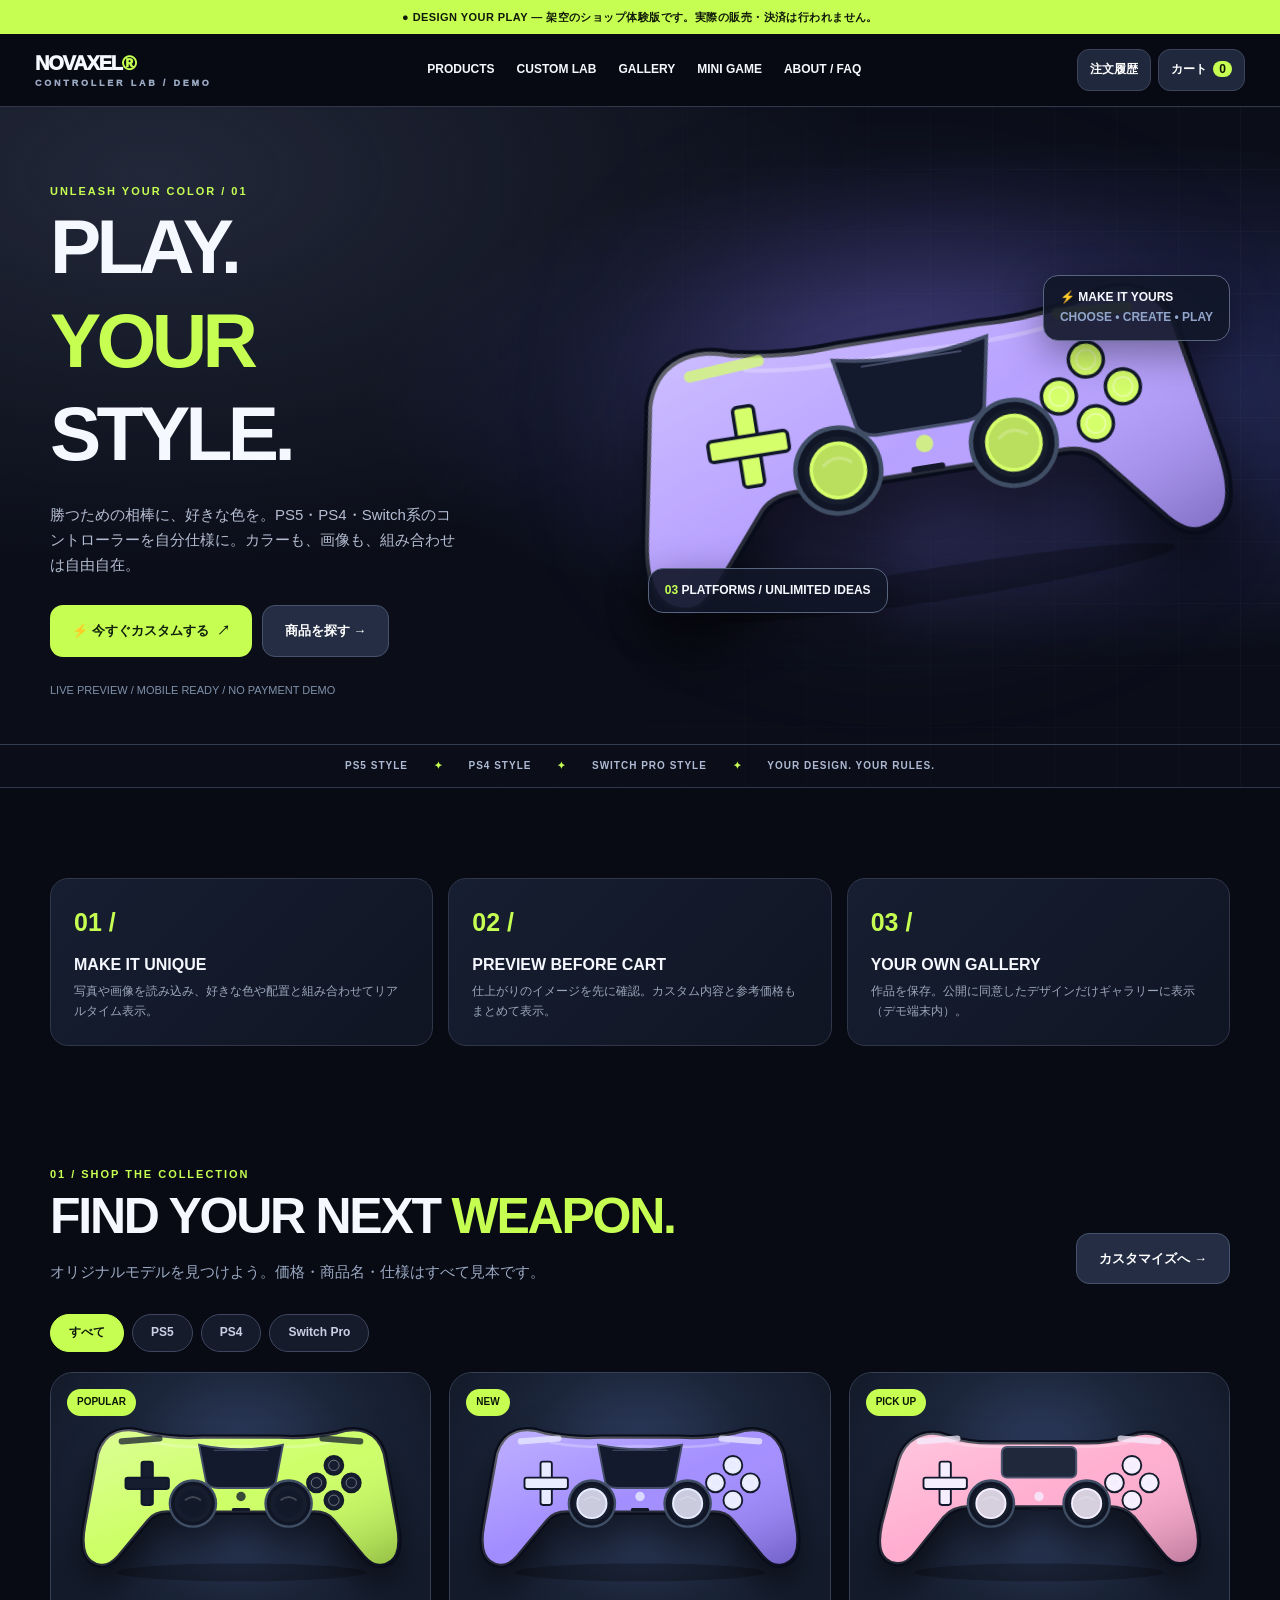
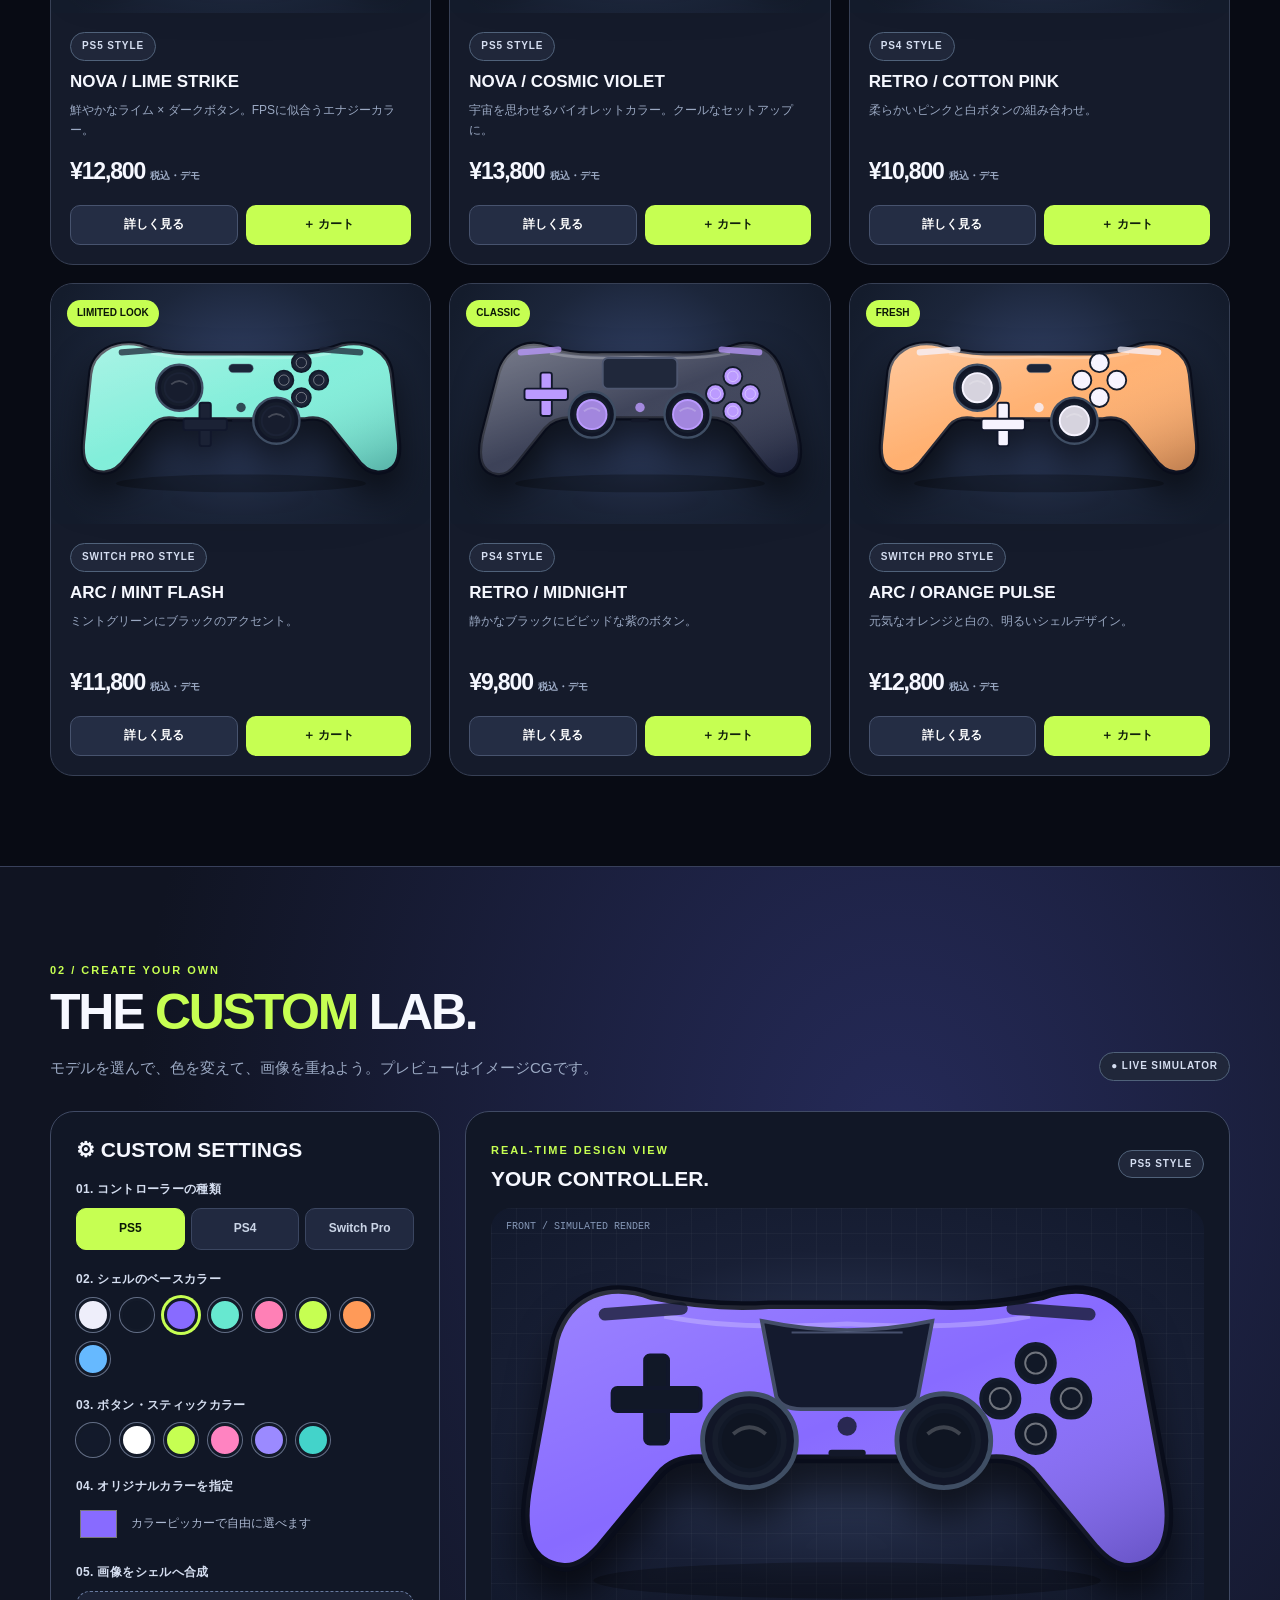
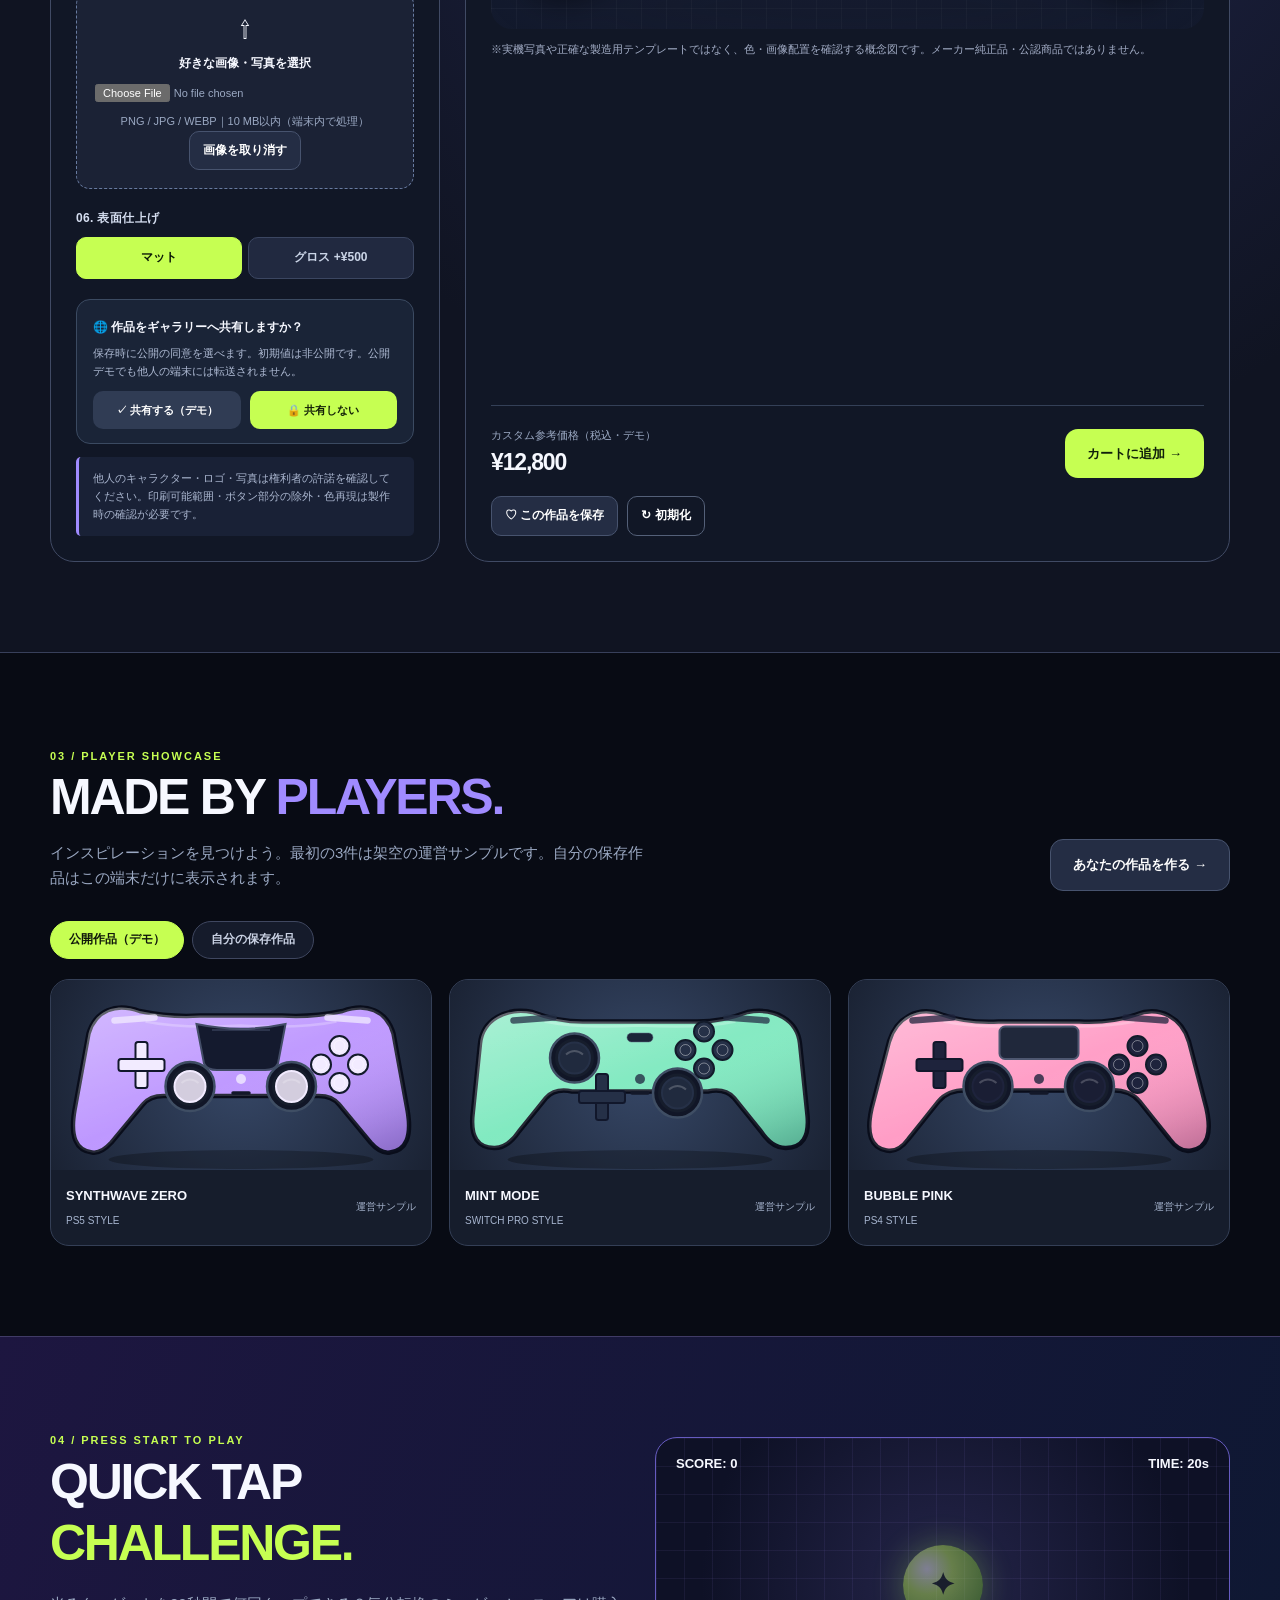
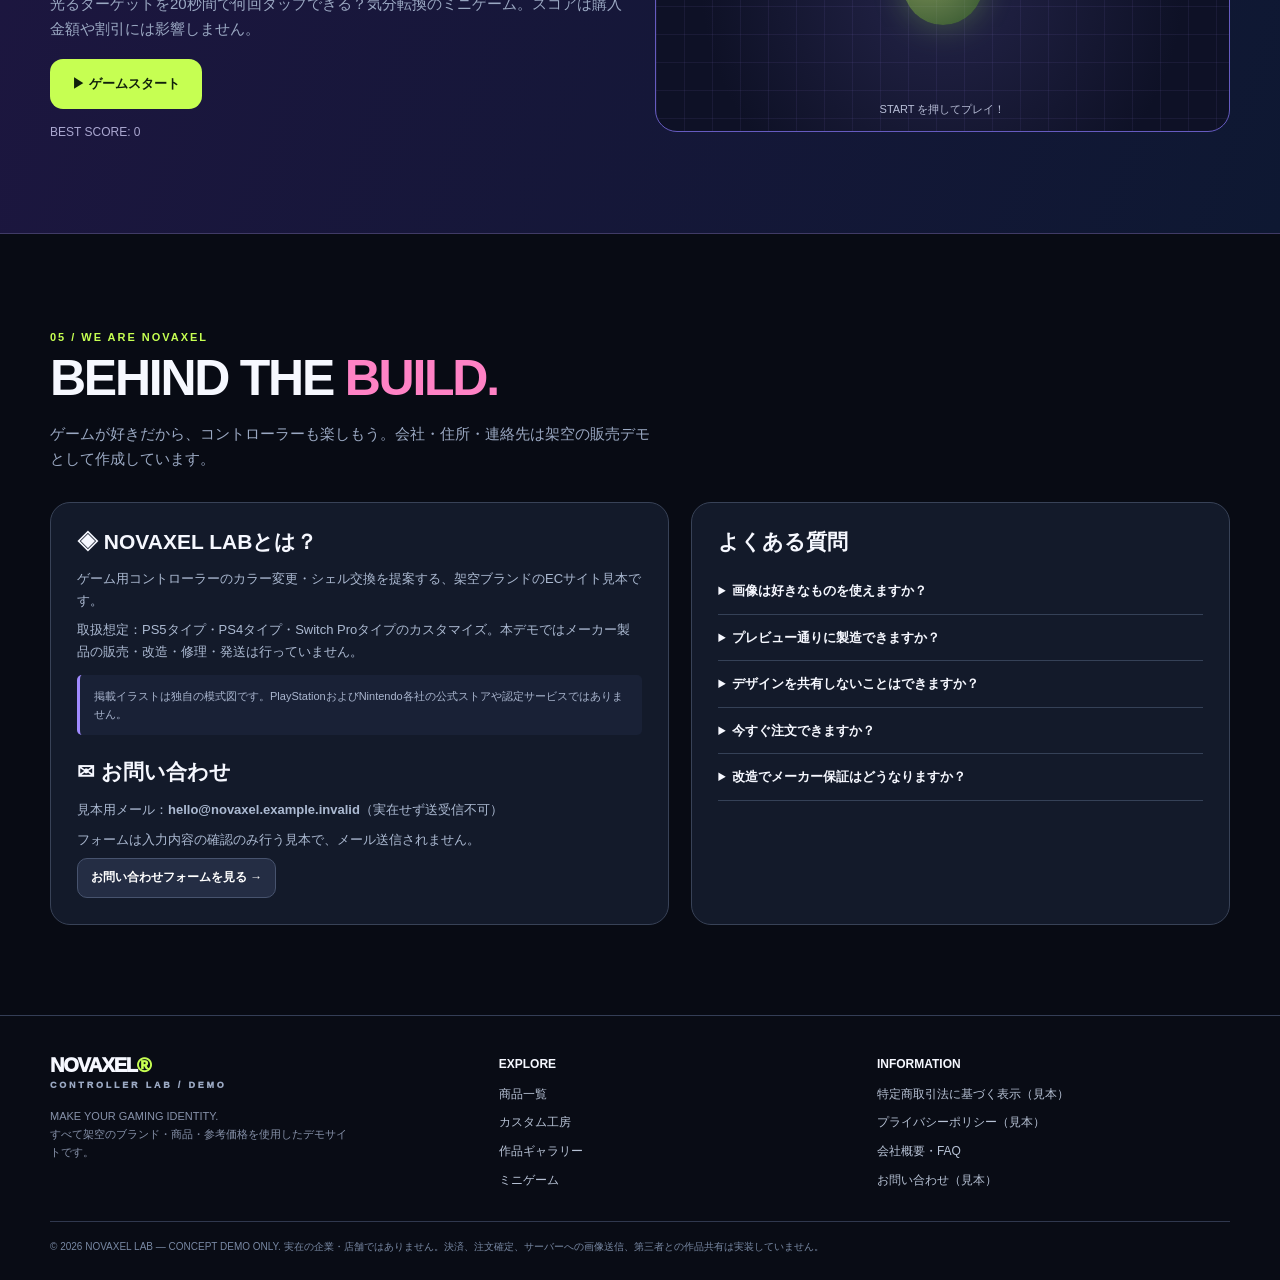
==== controller-lab/index.html @ b83cb83a "Add NOVAXEL custom game controller shop interactive demo" ====
<!doctype html>
<html lang="ja">
<head>
<meta charset="utf-8">
<meta name="viewport" content="width=device-width,initial-scale=1,viewport-fit=cover">
<meta name="description" content="NOVAXEL LAB｜カスタムゲームコントローラーの架空デモショップ。配色や画像をシミュレーションできます。販売・決済は行いません。">
<meta name="theme-color" content="#0a0d18">
<meta name="robots" content="noindex,nofollow">
<title>NOVAXEL LAB | 自分だけのコントローラーをつくろう</title>
<style>
:root{color-scheme:dark;--bg:#080b14;--panel:#111727;--panel2:#171e31;--line:#30374a;--muted:#9ba9c3;--white:#f6f8ff;--lime:#c6ff52;--purple:#a08bff;--pink:#ff82c5;--r:20px}
*{box-sizing:border-box}html{scroll-behavior:smooth}body{margin:0;background:var(--bg);color:var(--white);font:15px/1.65 -apple-system,BlinkMacSystemFont,"Hiragino Kaku Gothic ProN","Yu Gothic",Meiryo,sans-serif}button,input,select,textarea{font:inherit}button{cursor:pointer}button:disabled{opacity:.42;cursor:not-allowed}button,a,input,select,textarea{outline-offset:4px}button:focus-visible,a:focus-visible,input:focus-visible,select:focus-visible,textarea:focus-visible{outline:3px solid var(--lime)}a{color:inherit;text-decoration:none}h1,h2,h3,p{margin:0}h1,h2,h3{line-height:1.22}h1{font-size:clamp(42px,6vw,88px);letter-spacing:-.06em}h2{font-size:clamp(29px,4vw,50px);letter-spacing:-.045em}h3{font-size:21px}small{font-size:12px}button{border:none}.wrap{width:min(1180px,calc(100% - 36px));margin:auto}.announcement{background:#c6ff52;color:#101809;font-size:11px;text-align:center;font-weight:850;padding:8px 14px;letter-spacing:.04em}.nav{position:sticky;top:0;z-index:90;background:rgba(8,11,20,.95);backdrop-filter:blur(20px);border-bottom:1px solid #303749}.navin{max-width:1250px;margin:auto;display:flex;align-items:center;justify-content:space-between;gap:18px;padding:15px 20px}.logo{font-size:20px;line-height:1;font-weight:950;letter-spacing:-.06em;white-space:nowrap}.logo span{color:var(--lime)}.logo small{display:block;font-size:9px;letter-spacing:.31em;margin-top:6px;color:var(--muted)}.links{display:flex;gap:22px;align-items:center;font-size:12px;font-weight:800}.links a:hover{color:var(--lime)}.navright{display:flex;align-items:center;gap:7px}.navbtn{background:#20283d;color:white;border:1px solid #3c455b;border-radius:12px;padding:10px 12px;font-size:12px;font-weight:800}.navbtn:hover{border-color:var(--lime)}.count{background:var(--lime);color:#0c1305;padding:1px 6px;border-radius:99px;margin-left:3px}.mobileMenu{display:none}.menuDrop{display:none;position:absolute;background:#131a2c;border:1px solid #424c65;right:15px;top:66px;min-width:210px;padding:10px;border-radius:14px;box-shadow:0 15px 40px #0009}.menuDrop.open{display:grid;gap:4px}.menuDrop a{padding:10px;border-radius:8px}.menuDrop a:hover{background:#28324a}
.btn{display:inline-flex;gap:8px;align-items:center;justify-content:center;border-radius:13px;padding:14px 22px;font-size:13px;font-weight:900;transition:transform .2s,background .2s}.btn:hover{transform:translateY(-2px)}.btn-primary{background:var(--lime);color:#10200b}.btn-secondary{background:#242d44;color:#fff;border:1px solid #47536e}.btn-ghost{background:transparent;color:white;border:1px solid #546078}.btn-sm{padding:9px 13px;border-radius:10px;font-size:12px}.eyebrow{font-weight:900;letter-spacing:.18em;text-transform:uppercase;color:var(--lime);font-size:11px}.sub{color:var(--muted);max-width:600px}.hero{position:relative;overflow:hidden;border-bottom:1px solid var(--line);background:radial-gradient(ellipse at 86% 43%,#242a58 0,transparent 47%),radial-gradient(ellipse at 12% 10%,#222839 0,transparent 45%),#0b0e19}.hero:after{content:"";position:absolute;inset:0;pointer-events:none;background-image:linear-gradient(#ffffff06 1px,transparent 1px),linear-gradient(90deg,#ffffff06 1px,transparent 1px);background-size:62px 62px;mask-image:linear-gradient(90deg,transparent 15%,#000 100%)}.heroInner{position:relative;z-index:1;min-height:560px;padding:75px 0 45px;display:grid;grid-template-columns:1fr 1.1fr;align-items:center;gap:10px}.hero h1 em{font-style:normal;color:var(--lime)}.hero p{max-width:410px;color:#b4bdd1;margin:22px 0 28px}.heroBtns{display:flex;gap:10px;flex-wrap:wrap}.heroArt{min-width:0;position:relative}.heroArt svg{filter:drop-shadow(0 44px 34px #0009);transform:rotate(-9deg)}.heroArt:before{content:"";position:absolute;width:70%;height:70%;border-radius:50%;background:#9a82ff55;filter:blur(90px);left:12%;top:7%}.orbitTag{position:absolute;z-index:2;background:#111728e8;border:1px solid #596580;padding:12px 16px;border-radius:15px;box-shadow:0 12px 40px #0006;font-weight:850;font-size:12px}.orbitTag.one{right:0;top:8%}.orbitTag.two{left:5%;bottom:6%}.orbitTag b{color:var(--lime)}.marquee{border-top:1px solid #343c53;padding:13px 0;color:#aebad3;letter-spacing:.1em;font-weight:900;font-size:10px;text-align:center}.marquee b{color:var(--lime);margin:0 22px}.section{padding:90px 0}.sectionHead{display:flex;justify-content:space-between;align-items:end;gap:18px;margin-bottom:30px}.sectionHead p{margin-top:13px}.pill{display:inline-block;border:1px solid #50627a;background:#20273a;color:#d5def1;padding:5px 11px;border-radius:99px;font-size:10px;font-weight:900;letter-spacing:.09em}.features{display:grid;grid-template-columns:repeat(3,1fr);gap:15px}.feature{border:1px solid var(--line);background:linear-gradient(135deg,#161e31,#101523);padding:23px;border-radius:18px}.feature strong{font-size:25px;color:var(--lime)}.feature h3{font-size:16px;margin:11px 0 8px}.feature p{color:#9ba7bb;font-size:12px}.filters{display:flex;gap:8px;flex-wrap:wrap;margin-bottom:20px}.chip{background:#151b2b;border:1px solid #3f4760;border-radius:999px;color:#c9d1e3;padding:8px 18px;font-weight:850;font-size:12px}.chip.active{background:var(--lime);color:#10180b;border-color:var(--lime)}.products{display:grid;grid-template-columns:repeat(3,1fr);gap:18px}.product{border:1px solid #374055;border-radius:23px;overflow:hidden;background:#151b2b}.productVisual{height:240px;display:grid;place-items:center;background:radial-gradient(circle at 50% 47%,#35456d,#1c263b 53%,#141c2c 90%);position:relative;padding:12px}.productVisual svg{width:100%;max-width:330px;filter:drop-shadow(0 20px 18px #0009)}.tag{position:absolute;left:16px;top:16px;border-radius:99px;background:var(--lime);color:#0c1707;font-size:10px;font-weight:900;padding:5px 10px}.productInfo{padding:19px}.productInfo h3{font-size:17px}.productInfo p{font-size:12px;color:var(--muted);margin:9px 0 12px;min-height:40px}.price{font-size:23px;font-weight:900;letter-spacing:-.05em}.price small{font-size:10px;color:var(--muted);letter-spacing:0}.prodActions{display:flex;gap:8px;margin-top:14px}.prodActions button{flex:1}.builderSection{background:radial-gradient(ellipse at 70% 20%,#252a58,transparent 60%),#101422;border-top:1px solid #38405b;border-bottom:1px solid #38405b}.builder{display:grid;grid-template-columns:390px 1fr;gap:25px;align-items:stretch}.builderControls,.previewBox{background:#111726;border:1px solid #404a64;border-radius:24px;padding:25px}.builderControls h3{margin-bottom:18px}.formline{margin-bottom:20px}.formline label,.label{display:block;font-size:12px;font-weight:900;letter-spacing:.03em;color:#d5def0;margin-bottom:8px}.seg{display:flex;gap:6px}.seg button{flex:1;padding:10px 7px;border-radius:10px;border:1px solid #3b4661;background:#212940;color:#cbd5e7;font-weight:850;font-size:12px}.seg button.active{background:var(--lime);color:#0b1906;border-color:var(--lime)}.swatches{display:flex;gap:10px;flex-wrap:wrap}.swatch{width:34px;height:34px;border-radius:50%;border:3px solid #131a29;box-shadow:0 0 0 1px #636e86;position:relative}.swatch.active{box-shadow:0 0 0 3px var(--lime)}.colorrow{display:flex;gap:10px;align-items:center}.colorrow input{background:transparent;width:45px;height:38px;border:0}.colorrow span{font-size:12px;color:#adb9d2}.dropzone{padding:18px;border:1px dashed #687ba0;border-radius:14px;text-align:center;background:#1b2235}.dropzone input{width:100%;font-size:11px;color:var(--muted);margin:10px auto}.dropzone p{font-size:11px;color:var(--muted)}.rangeLine{display:grid;grid-template-columns:65px 1fr 45px;align-items:center;gap:10px;font-size:11px;color:#b0bdd6;margin-top:9px}.rangeLine input{accent-color:var(--lime);width:100%}.previewBox{display:flex;flex-direction:column;justify-content:space-between;overflow:hidden}.previewTop{display:flex;justify-content:space-between;gap:8px;align-items:center}.previewCanvas{display:grid;place-items:center;min-height:345px;background:radial-gradient(ellipse at 50% 50%,#354263,#181f35 57%,#12192c 100%);border-radius:21px;margin-top:16px;position:relative;overflow:hidden}.previewCanvas:before{content:"";position:absolute;inset:0;background-image:linear-gradient(#ffffff08 1px,transparent 1px),linear-gradient(90deg,#ffffff08 1px,transparent 1px);background-size:25px 25px}.previewCanvas svg{width:min(94%,740px);height:auto;position:relative;filter:drop-shadow(0 27px 18px #0009)}.previewCanvas .corner{position:absolute;left:15px;top:13px;z-index:1;color:#8597b6;font:10px monospace}.priceBox{display:flex;justify-content:space-between;align-items:center;gap:14px;border-top:1px solid #344057;padding-top:20px;margin-top:14px}.previewFoot{font-size:11px;color:#a2acc5;margin-top:11px}.sharing{padding:14px 16px;border-radius:14px;border:1px solid #3b4a61;background:#1a2437;margin-top:18px}.sharing strong{font-size:12px}.sharing p{font-size:11px;color:#aebad3;margin:5px 0 11px}.shareBtns{display:grid;grid-template-columns:1fr 1fr;gap:9px}.shareBtns button{padding:10px 5px;border-radius:10px;font-size:11px;font-weight:900;background:#303c54;color:white}.shareBtns button.selected{background:var(--lime);color:#132008}.note{background:#192136;border-left:3px solid var(--purple);padding:12px 14px;font-size:11px;color:#aab6cf;border-radius:5px;margin-top:13px}.gallery{display:grid;grid-template-columns:repeat(3,1fr);gap:17px}.galleryCard{background:#161d2c;border:1px solid #343f56;border-radius:19px;overflow:hidden}.galleryVisual{height:190px;display:grid;place-items:center;background:radial-gradient(circle at center,#364766,#1a2233);padding:15px}.galleryVisual svg{width:100%}.galleryMeta{padding:13px 15px;display:flex;justify-content:space-between;align-items:center;gap:5px}.galleryMeta strong{font-size:13px}.galleryMeta span{font-size:10px;color:#a7b5cf}.gameSection{background:linear-gradient(110deg,#1d1640,#0e1832);border-top:1px solid #403b66;border-bottom:1px solid #403b66}.gameGrid{display:grid;grid-template-columns:1fr 1fr;gap:30px;align-items:center}.gameBoard{position:relative;height:295px;border-radius:22px;border:1px solid #665bc0;background:radial-gradient(circle,#242449,#0e1126 75%);overflow:hidden}.gameBoard:before{content:"";position:absolute;inset:0;background-image:linear-gradient(#ac90ff13 1px,transparent 1px),linear-gradient(90deg,#ac90ff13 1px,transparent 1px);background-size:28px 28px}.target{position:absolute;left:50%;top:50%;transform:translate(-50%,-50%);height:80px;width:80px;border-radius:50%;background:radial-gradient(circle at 30% 30%,#fff,#c6ff52 32%,#4a9c17);color:#0c1908;font-size:30px;font-weight:900;box-shadow:0 0 33px #b6ff56a0;z-index:2}.gameScore{position:absolute;left:20px;top:15px;font-size:13px;font-weight:900;z-index:3}.gameClock{position:absolute;right:20px;top:15px;font-size:13px;font-weight:900;z-index:3}.gameMsg{position:absolute;bottom:13px;width:100%;text-align:center;color:#b8bed7;font-size:11px}.aboutGrid{display:grid;grid-template-columns:1.15fr 1fr;gap:22px}.infoCard{border:1px solid #384257;border-radius:20px;background:#131a2a;padding:26px}.infoCard h3{margin-bottom:14px}.infoCard p{color:#acbad2;margin:8px 0;font-size:13px}.infoCard a{color:var(--lime);text-decoration:underline}.faqItem{border-bottom:1px solid #354157;padding:12px 0}.faqItem summary{cursor:pointer;font-weight:850;font-size:13px}.faqItem p{margin:9px 0 0;font-size:12px;color:#b1bdd4}footer{border-top:1px solid #343e56;padding:39px 0 25px;background:#090c15}.footGrid{display:grid;grid-template-columns:1.2fr 1fr 1fr;gap:25px}footer a{color:#b8c3d6;display:block;margin-top:9px;font-size:12px}footer a:hover{color:var(--lime)}footer h4{margin:0 0 10px;font-size:12px}footer p{color:#8792aa;font-size:11px}.footBottom{border-top:1px solid #30384e;margin-top:30px;padding-top:17px;color:#7888a3;font-size:10px}.overlay{display:none;position:fixed;inset:0;z-index:130;background:#020308b8;backdrop-filter:blur(5px);align-items:center;justify-content:center;padding:20px}.overlay.open{display:flex}.modal{background:#151d2f;border:1px solid #495672;border-radius:23px;width:min(760px,100%);max-height:90vh;overflow-y:auto;padding:25px;box-shadow:0 28px 90px #000c}.modalHeader{display:flex;justify-content:space-between;gap:10px;align-items:center;margin-bottom:17px}.modalHeader h3{font-size:22px}.close{background:#2d3850;color:white;border-radius:10px;padding:7px 12px;font-size:17px}.modal p{color:#b8c5dd;margin:9px 0;font-size:13px}.cartItem{display:grid;grid-template-columns:100px 1fr auto;gap:10px;align-items:center;padding:13px 0;border-bottom:1px solid #3a4760}.cartItem svg{width:100%}.cartItem h4{margin:0;font-size:12px}.qty{display:flex;gap:8px;align-items:center;margin-top:7px}.qty button{border:1px solid #596884;background:#253046;color:white;border-radius:7px;padding:3px 9px}.sumline{display:flex;justify-content:space-between;border-bottom:1px solid #344057;padding:10px 0;font-size:13px}.sumline.total{font-size:19px;font-weight:900;border:0;color:var(--lime)}.formGrid{display:grid;grid-template-columns:1fr 1fr;gap:13px}.field label{display:block;color:#b7c4dd;font-size:11px;margin-bottom:5px}.field input,.field textarea,.field select{width:100%;border:1px solid #4b5b79;background:#0d1423;color:white;border-radius:9px;padding:10px}.field textarea{min-height:85px;resize:vertical}.wide{grid-column:1/-1}.muted{color:#9ba9c3}.empty{text-align:center;border:1px dashed #405270;border-radius:15px;padding:35px 16px;color:#a5b3cc}.toast{position:fixed;z-index:180;left:50%;bottom:30px;transform:translateX(-50%) translateY(110px);opacity:0;background:var(--lime);color:#0c1707;border-radius:14px;padding:13px 21px;font-size:12px;font-weight:900;box-shadow:0 12px 40px #000a;transition:.25s;max-width:92%;text-align:center;pointer-events:none}.toast.show{transform:translateX(-50%) translateY(0);opacity:1}.sr{position:absolute;width:1px;height:1px;clip:rect(0,0,0,0);overflow:hidden}.hidden{display:none!important}
@media(max-width:980px){.links{display:none}.mobileMenu{display:block}.heroInner{min-height:480px}.builder{grid-template-columns:340px 1fr}.builderControls,.previewBox{padding:18px}.productVisual{height:200px}}
@media(max-width:720px){h1{font-size:clamp(42px,12vw,65px)}.heroInner{grid-template-columns:1fr;padding:48px 0 28px}.heroArt svg{width:100%;max-height:300px}.heroArt{margin-top:10px}.orbitTag{font-size:10px;padding:7px 10px}.section{padding:62px 0}.sectionHead{display:block}.sectionHead .btn{margin-top:15px}.features{grid-template-columns:1fr}.products,.gallery{grid-template-columns:repeat(2,1fr);gap:10px}.productVisual{height:170px}.productInfo{padding:13px}.productInfo h3{font-size:14px}.productInfo p{font-size:11px;min-height:58px}.prodActions{flex-direction:column}.price{font-size:19px}.builder,.gameGrid,.aboutGrid,.footGrid{grid-template-columns:1fr}.previewBox{order:-1}.previewCanvas{min-height:215px}.navin{padding:12px 17px}.logo{font-size:16px}.navbtn{padding:9px}.cartItem{grid-template-columns:76px 1fr auto}.modal{padding:17px}.formGrid{grid-template-columns:1fr}.wide{grid-column:auto}}
@media(max-width:410px){.products,.gallery{grid-template-columns:1fr}.productVisual{height:230px}.productInfo p{min-height:0}.navright .navbtn:first-child{display:none}}
@media(prefers-reduced-motion:reduce){*,*:before,*:after{scroll-behavior:auto!important;transition:none!important;animation:none!important}}
</style>
</head>
<body>
<div class="announcement">● DESIGN YOUR PLAY — 架空のショップ体験版です。実際の販売・決済は行われません。</div>
<header class="nav"><div class="navin"><a class="logo" href="#top">NOVAXEL<span>®</span><small>CONTROLLER LAB / DEMO</small></a><nav class="links" aria-label="メインナビ"><a href="#shop">PRODUCTS</a><a href="#custom">CUSTOM LAB</a><a href="#gallery">GALLERY</a><a href="#game">MINI GAME</a><a href="#about">ABOUT / FAQ</a></nav><div class="navright"><button class="navbtn" onclick="openHistory()">注文履歴</button><button class="navbtn" onclick="openCart()">カート <span class="count" id="cartCount">0</span></button><button class="navbtn mobileMenu" onclick="document.getElementById('mobileLinks').classList.toggle('open')" aria-label="メニューを開く">☰</button></div></div><div class="menuDrop" id="mobileLinks"><a href="#shop" onclick="closeMenu()">商品一覧</a><a href="#custom" onclick="closeMenu()">カスタム工房</a><a href="#gallery" onclick="closeMenu()">ギャラリー</a><a href="#game" onclick="closeMenu()">ミニゲーム</a><a href="#about" onclick="closeMenu()">運営情報・FAQ</a></div></header>
<main id="top">
<section class="hero"><div class="wrap heroInner"><div><div class="eyebrow">UNLEASH YOUR COLOR / 01</div><h1>PLAY.<br><em>YOUR</em><br>STYLE.</h1><p>勝つための相棒に、好きな色を。PS5・PS4・Switch系のコントローラーを自分仕様に。カラーも、画像も、組み合わせは自由自在。</p><div class="heroBtns"><a class="btn btn-primary" href="#custom">⚡ 今すぐカスタムする <span>↗</span></a><a class="btn btn-secondary" href="#shop">商品を探す →</a></div><div style="margin-top:24px;color:#7f91aa;font-size:11px">LIVE PREVIEW  /  MOBILE READY  /  NO PAYMENT DEMO</div></div><div class="heroArt"><div id="heroSvg" aria-label="オリジナルのゲームコントローラーイラスト"></div><div class="orbitTag one"><b>⚡</b> MAKE IT YOURS<br><small style="color:#91a5cb">CHOOSE • CREATE • PLAY</small></div><div class="orbitTag two"><b>03</b> PLATFORMS / UNLIMITED IDEAS</div></div></div><div class="marquee">PS5 STYLE <b>✦</b> PS4 STYLE <b>✦</b> SWITCH PRO STYLE <b>✦</b> YOUR DESIGN. YOUR RULES.</div></section>
<section class="section"><div class="wrap"><div class="features"><div class="feature"><strong>01 /</strong><h3>MAKE IT UNIQUE</h3><p>写真や画像を読み込み、好きな色や配置と組み合わせてリアルタイム表示。</p></div><div class="feature"><strong>02 /</strong><h3>PREVIEW BEFORE CART</h3><p>仕上がりのイメージを先に確認。カスタム内容と参考価格もまとめて表示。</p></div><div class="feature"><strong>03 /</strong><h3>YOUR OWN GALLERY</h3><p>作品を保存。公開に同意したデザインだけギャラリーに表示（デモ端末内）。</p></div></div></div></section>
<section class="section" id="shop" style="padding-top:25px"><div class="wrap"><div class="sectionHead"><div><span class="eyebrow">01 / SHOP THE COLLECTION</span><h2>FIND YOUR NEXT <span style="color:var(--lime)">WEAPON.</span></h2><p class="sub">オリジナルモデルを見つけよう。価格・商品名・仕様はすべて見本です。</p></div><a class="btn btn-secondary" href="#custom">カスタマイズへ →</a></div><div class="filters" id="filters"><button class="chip active" data-filter="all">すべて</button><button class="chip" data-filter="ps5">PS5</button><button class="chip" data-filter="ps4">PS4</button><button class="chip" data-filter="switch">Switch Pro</button></div><div class="products" id="products"></div></div></section>
<section class="section builderSection" id="custom"><div class="wrap"><div class="sectionHead"><div><span class="eyebrow">02 / CREATE YOUR OWN</span><h2>THE <span style="color:var(--lime)">CUSTOM</span> LAB.</h2><p class="sub">モデルを選んで、色を変えて、画像を重ねよう。プレビューはイメージCGです。</p></div><span class="pill">● LIVE SIMULATOR</span></div><div class="builder"><div class="builderControls"><h3>⚙ CUSTOM SETTINGS</h3><div class="formline"><span class="label">01. コントローラーの種類</span><div class="seg" id="platformSeg"><button class="active" data-platform="ps5">PS5</button><button data-platform="ps4">PS4</button><button data-platform="switch">Switch Pro</button></div></div><div class="formline"><span class="label">02. シェルのベースカラー</span><div class="swatches" id="shellSwatches"></div></div><div class="formline"><span class="label">03. ボタン・スティックカラー</span><div class="swatches" id="buttonSwatches"></div></div><div class="formline"><span class="label">04. オリジナルカラーを指定</span><div class="colorrow"><input id="customColor" type="color" value="#886bff" aria-label="シェルの色を自由に指定"><span>カラーピッカーで自由に選べます</span></div></div><div class="formline"><span class="label">05. 画像をシェルへ合成</span><div class="dropzone"><div style="font-size:24px">⇧</div><strong style="font-size:12px">好きな画像・写真を選択</strong><input id="imageInput" type="file" accept="image/png,image/jpeg,image/webp" aria-label="カスタムシェル用画像を選ぶ"><p>PNG / JPG / WEBP｜10 MB以内（端末内で処理）</p><button class="btn btn-secondary btn-sm" id="clearImage" type="button">画像を取り消す</button></div><div id="imageTools" class="hidden"><div class="rangeLine"><label for="scaleInput">拡大率</label><input id="scaleInput" type="range" min="70" max="220" value="115"><output id="scaleOut">115%</output></div><div class="rangeLine"><label for="xInput">左右位置</label><input id="xInput" type="range" min="-200" max="200" value="0"><output id="xOut">0</output></div><div class="rangeLine"><label for="yInput">上下位置</label><input id="yInput" type="range" min="-130" max="130" value="0"><output id="yOut">0</output></div></div></div><div class="formline"><span class="label">06. 表面仕上げ</span><div class="seg" id="finishSeg"><button data-finish="matte" class="active">マット</button><button data-finish="gloss">グロス +¥500</button></div></div><div class="sharing"><strong>🌐 作品をギャラリーへ共有しますか？</strong><p>保存時に公開の同意を選べます。初期値は非公開です。公開デモでも他人の端末には転送されません。</p><div class="shareBtns" id="shareSeg"><button data-share="public">✓ 共有する（デモ）</button><button data-share="private" class="selected">🔒 共有しない</button></div></div><div class="note">他人のキャラクター・ロゴ・写真は権利者の許諾を確認してください。印刷可能範囲・ボタン部分の除外・色再現は製作時の確認が必要です。</div></div><div class="previewBox"><div><div class="previewTop"><div><span class="eyebrow">REAL-TIME DESIGN VIEW</span><h3 style="margin-top:5px">YOUR CONTROLLER.</h3></div><span class="pill" id="platformLabel">PS5 STYLE</span></div><div class="previewCanvas"><div class="corner">FRONT / SIMULATED RENDER</div><div id="mainPreview" style="width:100%;display:grid;place-items:center"></div></div><p class="previewFoot">※実機写真や正確な製造用テンプレートではなく、色・画像配置を確認する概念図です。メーカー純正品・公認商品ではありません。</p></div><div><div class="priceBox"><div><div class="muted" style="font-size:11px">カスタム参考価格（税込・デモ）</div><div class="price" id="buildPrice">¥12,800</div></div><button id="builderCart" class="btn btn-primary">カートに追加 →</button></div><div style="display:flex;gap:9px;flex-wrap:wrap;margin-top:14px"><button class="btn btn-secondary btn-sm" onclick="saveDesign()">♡ この作品を保存</button><button class="btn btn-ghost btn-sm" onclick="resetDesign()">↻ 初期化</button></div></div></div></div></div></section>
<section class="section" id="gallery"><div class="wrap"><div class="sectionHead"><div><span class="eyebrow">03 / PLAYER SHOWCASE</span><h2>MADE BY <span style="color:var(--purple)">PLAYERS.</span></h2><p class="sub">インスピレーションを見つけよう。最初の3件は架空の運営サンプルです。自分の保存作品はこの端末だけに表示されます。</p></div><a href="#custom" class="btn btn-secondary">あなたの作品を作る →</a></div><div class="filters" id="galleryFilters"><button class="chip active" data-gallery="public">公開作品（デモ）</button><button class="chip" data-gallery="own">自分の保存作品</button></div><div class="gallery" id="galleryGrid"></div></div></section>
<section class="section gameSection" id="game"><div class="wrap gameGrid"><div><span class="eyebrow">04 / PRESS START TO PLAY</span><h2>QUICK TAP<br><span style="color:var(--lime)">CHALLENGE.</span></h2><p class="sub" style="margin:18px 0">光るターゲットを20秒間で何回タップできる？気分転換のミニゲーム。スコアは購入金額や割引には影響しません。</p><button class="btn btn-primary" onclick="startGame()" id="startGame">▶ ゲームスタート</button><div style="font-size:12px;color:#aaa7d0;margin-top:14px" id="bestScore">BEST SCORE: 0</div></div><div class="gameBoard" id="gameBoard"><div class="gameScore">SCORE: <span id="score">0</span></div><div class="gameClock">TIME: <span id="seconds">20</span>s</div><button class="target" id="target" disabled onclick="tapTarget()" aria-label="光るターゲットをタップ">✦</button><div class="gameMsg" id="gameMsg">START を押してプレイ！</div></div></div></section>
<section class="section" id="about"><div class="wrap"><div class="sectionHead"><div><span class="eyebrow">05 / WE ARE NOVAXEL</span><h2>BEHIND THE <span style="color:var(--pink)">BUILD.</span></h2><p class="sub">ゲームが好きだから、コントローラーも楽しもう。会社・住所・連絡先は架空の販売デモとして作成しています。</p></div></div><div class="aboutGrid"><div class="infoCard"><h3>◈ NOVAXEL LABとは？</h3><p>ゲーム用コントローラーのカラー変更・シェル交換を提案する、架空ブランドのECサイト見本です。</p><p>取扱想定：PS5タイプ・PS4タイプ・Switch Proタイプのカスタマイズ。本デモではメーカー製品の販売・改造・修理・発送は行っていません。</p><div class="note">掲載イラストは独自の模式図です。PlayStationおよびNintendo各社の公式ストアや認定サービスではありません。</div><h3 style="margin-top:24px">✉ お問い合わせ</h3><p>見本用メール：<strong>hello@novaxel.example.invalid</strong>（実在せず送受信不可）</p><p>フォームは入力内容の確認のみ行う見本で、メール送信されません。</p><button class="btn btn-secondary btn-sm" onclick="openContact()">お問い合わせフォームを見る →</button></div><div class="infoCard"><h3>よくある質問</h3><div class="faqItem"><details><summary>画像は好きなものを使えますか？</summary><p>自分で権利を保有する画像、または権利者から利用許諾を得た画像を想定しています。第三者のゲームキャラやロゴの無断販売・公開には注意が必要です。</p></details></div><div class="faqItem"><details><summary>プレビュー通りに製造できますか？</summary><p>現段階では概念図です。実物に製造する際には、対応コントローラーの型式ごとに実測して印刷範囲と位置合わせが必要です。</p></details></div><div class="faqItem"><details><summary>デザインを共有しないことはできますか？</summary><p>はい。初期設定は非公開。公開を選んだものだけ、このブラウザのデモギャラリーへ表示されます。サーバー上への投稿は行いません。</p></details></div><div class="faqItem"><details><summary>今すぐ注文できますか？</summary><p>いいえ。カート・購入確認・履歴は操作を試すための見本で、決済や注文の送信は行いません。</p></details></div><div class="faqItem"><details><summary>改造でメーカー保証はどうなりますか？</summary><p>分解・改造を行った製品は、メーカーによって修理・保証の対象外となる場合があります。実販売前に各社の最新規定をご確認ください。</p></details></div></div></div></div></section>
</main>
<footer><div class="wrap"><div class="footGrid"><div><div class="logo">NOVAXEL<span>®</span><small>CONTROLLER LAB / DEMO</small></div><p style="margin-top:17px;max-width:300px">MAKE YOUR GAMING IDENTITY.<br>すべて架空のブランド・商品・参考価格を使用したデモサイトです。</p></div><div><h4>EXPLORE</h4><a href="#shop">商品一覧</a><a href="#custom">カスタム工房</a><a href="#gallery">作品ギャラリー</a><a href="#game">ミニゲーム</a></div><div><h4>INFORMATION</h4><a href="#" onclick="openLegal();return false">特定商取引法に基づく表示（見本）</a><a href="#" onclick="openPrivacy();return false">プライバシーポリシー（見本）</a><a href="#about">会社概要・FAQ</a><a href="#" onclick="openContact();return false">お問い合わせ（見本）</a></div></div><div class="footBottom">© 2026 NOVAXEL LAB — CONCEPT DEMO ONLY.  実在の企業・店舗ではありません。決済、注文確定、サーバーへの画像送信、第三者との作品共有は実装していません。</div></div></footer>
<div class="overlay" id="overlay" role="dialog" aria-modal="true" aria-labelledby="modalTitle"><div class="modal" id="modal"><div class="modalHeader"><h3 id="modalTitle">情報</h3><button class="close" aria-label="閉じる" onclick="hideModal()">×</button></div><div id="modalBody"></div></div></div><div class="toast" id="toast" role="status" aria-live="polite"></div>
<script>
"use strict";
var keyPrefix="novaxel_v1_";
var shells=["#eeeefa","#111827","#886bff","#67e8d0","#ff80b6","#c6ff52","#ff9a58","#66b9ff"];
var buttons=["#131a2b","#ffffff","#c6ff52","#ff83c1","#9b8aff","#43d3ca"];
var productList=[
{id:"p1",platform:"ps5",name:"NOVA / LIME STRIKE",info:"鮮やかなライム × ダークボタン。FPSに似合うエナジーカラー。",shell:"#c6ff52",btn:"#151d2e",price:12800,tag:"POPULAR"},
{id:"p2",platform:"ps5",name:"NOVA / COSMIC VIOLET",info:"宇宙を思わせるバイオレットカラー。クールなセットアップに。",shell:"#967eff",btn:"#e9ebff",price:13800,tag:"NEW"},
{id:"p3",platform:"ps4",name:"RETRO / COTTON PINK",info:"柔らかいピンクと白ボタンの組み合わせ。",shell:"#ffa3c9",btn:"#f5eeff",price:10800,tag:"PICK UP"},
{id:"p4",platform:"switch",name:"ARC / MINT FLASH",info:"ミントグリーンにブラックのアクセント。",shell:"#72ecd5",btn:"#1b2235",price:11800,tag:"LIMITED LOOK"},
{id:"p5",platform:"ps4",name:"RETRO / MIDNIGHT",info:"静かなブラックにビビッドな紫のボタン。",shell:"#242a43",btn:"#bb9aff",price:9800,tag:"CLASSIC"},
{id:"p6",platform:"switch",name:"ARC / ORANGE PULSE",info:"元気なオレンジと白の、明るいシェルデザイン。",shell:"#ffa65e",btn:"#f6f3ff",price:12800,tag:"FRESH"}
];
var state={platform:"ps5",shell:"#886bff",btn:"#111827",finish:"matte",art:null,scale:115,x:0,y:0,share:"private"};
var cart=load("cart",[]),saved=load("saved",[]),orders=load("orders",[]),galleryFilter="public";
function load(k,fallback){try{var v=JSON.parse(localStorage.getItem(keyPrefix+k));return v===null?fallback:v}catch(e){return fallback}}
function store(k,v){try{localStorage.setItem(keyPrefix+k,JSON.stringify(v))}catch(e){toast("保存容量が不足しています。画像サイズを小さくしてください。")}}
function yen(v){return "¥"+Number(v).toLocaleString("ja-JP")}
function escapeHtml(s){return String(s).replace(/[&<>"']/g,function(c){return {"&":"&amp;","<":"&lt;",">":"&gt;","\"":"&quot;","'":"&#39;"}[c]})}
function simpleColor(s){return /^#[0-9a-fA-F]{6}$/.test(s)?s:"#886bff"}
function titlePlatform(p){return p==="ps5"?"PS5 STYLE":p==="ps4"?"PS4 STYLE":"SWITCH PRO STYLE"}
function controllerSvg(p,sc,bc,art,scale,x,y,finish){
p=["ps5","ps4","switch"].includes(p)?p:"ps5";sc=simpleColor(sc);bc=simpleColor(bc);
var shape=p==="ps5"?"M147 92 C100 75 59 90 45 137 L17 290 Q3 369 52 375 Q70 378 91 355 L154 279 Q169 260 201 262 L500 262 Q531 260 546 279 L609 355 Q629 378 648 375 Q697 369 683 290 L655 137 C641 90 600 75 553 92 Q490 105 432 101 L268 101 Q210 105 147 92 Z":p==="ps4"?"M156 99 C108 80 64 106 50 153 L15 287 Q-2 363 45 371 Q68 376 89 348 L149 273 Q170 248 211 251 L489 251 Q530 248 551 273 L611 348 Q632 376 655 371 Q702 363 685 287 L650 153 C636 106 592 80 544 99 Q496 116 431 113 L269 113 Q204 116 156 99 Z":"M135 94 C80 84 35 110 30 157 L15 301 Q9 365 58 366 Q85 367 108 333 L162 266 Q180 246 214 253 L486 253 Q520 246 538 266 L592 333 Q615 367 642 366 Q691 365 685 301 L670 157 C665 110 620 84 565 94 Q510 115 455 113 L245 113 Q190 115 135 94 Z";
var id="c"+Math.random().toString(36).slice(2,10);
var artMarkup="";
if(art&&art.length<800000){var width=460*scale/100,height=300*scale/100,left=350-width/2+Number(x),top=207-height/2+Number(y);artMarkup='<image href="'+art+'" x="'+left+'" y="'+top+'" width="'+width+'" height="'+height+'" preserveAspectRatio="xMidYMid slice" clip-path="url(#'+id+'clip)" opacity=".95"/>'}
var stick1x=p==="switch"?219:248,stick1y=p==="switch"?186:243,stick2x=p==="switch"?425:451,stick2y=p==="switch"?256:243;
var dpadx=p==="switch"?274:151,dpady=p==="switch"?264:200,actx=p==="switch"?478:547,acty=p==="switch"?170:199;
var out='<svg viewBox="0 0 700 440" role="img" aria-label="'+titlePlatform(p)+' カスタムプレビュー" xmlns="http://www.w3.org/2000/svg"><defs><linearGradient id="'+id+'g" x1="0" y1="0" x2="1" y2="1"><stop stop-color="#fff" stop-opacity=".31"/><stop offset=".48" stop-color="#fff" stop-opacity="0"/><stop offset="1" stop-color="#080d24" stop-opacity=".5"/></linearGradient><linearGradient id="'+id+'shine" x1="0" y1="0" x2=".8" y2="1"><stop stop-color="#fff" stop-opacity=".45"/><stop offset="1" stop-color="#fff" stop-opacity="0"/></linearGradient><clipPath id="'+id+'clip"><path d="'+shape+'"/></clipPath></defs>';
out+='<ellipse cx="350" cy="389" rx="265" ry="19" fill="#000" opacity=".28"/><path d="'+shape+'" fill="'+sc+'" stroke="#090d1b" stroke-width="9" stroke-linejoin="round"/>'+artMarkup+'<path d="'+shape+'" fill="url(#'+id+'g)" opacity=".55"/>';
if(finish==="gloss")out+='<path d="'+shape+'" fill="url(#'+id+'shine)" opacity=".60"/>';
out+='<path d="M159 113 Q230 128 350 121 Q472 128 541 113" stroke="#ffffff" stroke-opacity=".24" stroke-width="5" fill="none"/>';
if(p==="ps5")out+='<path d="M261 118 Q350 137 439 118 L424 197 Q418 210 398 210 H302 Q282 210 276 197 Z" fill="#141a2e" stroke="#434d67" stroke-width="4"/><path d="M292 130 H408" stroke="#929fcb" stroke-width="2" opacity=".4"/>';
else if(p==="ps4")out+='<rect x="271" y="123" width="158" height="65" rx="11" fill="#20283b" stroke="#4e5770" stroke-width="4"/>';
else out+='<rect x="324" y="136" width="52" height="18" rx="9" fill="#1b2539" stroke="#5c6b81"/>';
function joystick(cx,cy){return '<circle cx="'+cx+'" cy="'+cy+'" r="49" fill="#111627" stroke="#3f4e64" stroke-width="5"/><circle cx="'+cx+'" cy="'+cy+'" r="36" fill="'+bc+'" stroke="#161d2c" stroke-width="6"/><circle cx="'+cx+'" cy="'+cy+'" r="29" fill="#000" opacity=".13"/><path d="M'+(cx-17)+' '+(cy-7)+' Q'+cx+' '+(cy-21)+' '+(cx+17)+' '+(cy-7)+'" stroke="#fff" opacity=".20" stroke-width="4" fill="none"/>'}
out+=joystick(stick1x,stick1y)+joystick(stick2x,stick2y);
out+='<g fill="'+bc+'" stroke="#11172b" stroke-width="4"><rect x="'+(dpadx-12)+'" y="'+(dpady-46)+'" width="24" height="92" rx="5"/><rect x="'+(dpadx-46)+'" y="'+(dpady-12)+'" width="92" height="24" rx="5"/></g>';
var positions=[[actx,acty-37],[actx+37,acty],[actx,acty+37],[actx-37,acty]];
positions.forEach(function(pos,i){out+='<circle cx="'+pos[0]+'" cy="'+pos[1]+'" r="20" fill="'+bc+'" stroke="#131b2b" stroke-width="4"/><circle cx="'+pos[0]+'" cy="'+pos[1]+'" r="11" fill="none" stroke="#fff" stroke-opacity=".4" stroke-width="2"/>'});
out+='<circle cx="350" cy="228" r="10" fill="'+bc+'" opacity=".8"/><path d="M334 256 H366" stroke="#131829" stroke-width="7" stroke-linecap="round"/>';
out+='<path d="M97 111 L177 105 M523 105 L603 111" stroke="'+bc+'" stroke-width="13" stroke-linecap="round" opacity=".75"/></svg>';return out;
}
function toast(t){var el=document.getElementById("toast");el.textContent=t;el.classList.add("show");clearTimeout(window.toastTime);window.toastTime=setTimeout(function(){el.classList.remove("show")},2900)}
function closeMenu(){document.getElementById("mobileLinks").classList.remove("open")}
function buildPrice(){return (state.platform==="ps5"?12800:state.platform==="ps4"?9800:11800)+(state.finish==="gloss"?500:0)+(state.art?1200:0)}
function sync(){document.getElementById("mainPreview").innerHTML=controllerSvg(state.platform,state.shell,state.btn,state.art,state.scale,state.x,state.y,state.finish);document.getElementById("platformLabel").textContent=titlePlatform(state.platform);document.getElementById("buildPrice").textContent=yen(buildPrice());document.getElementById("customColor").value=state.shell;document.querySelectorAll("[data-platform]").forEach(function(x){x.classList.toggle("active",x.dataset.platform===state.platform)});document.querySelectorAll("[data-finish]").forEach(function(x){x.classList.toggle("active",x.dataset.finish===state.finish)});document.querySelectorAll("[data-share]").forEach(function(x){x.classList.toggle("selected",x.dataset.share===state.share)});document.getElementById("imageTools").classList.toggle("hidden",!state.art);drawSwatches("shellSwatches",shells,state.shell,"shell");drawSwatches("buttonSwatches",buttons,state.btn,"btn")}
function drawSwatches(id,items,selected,key){var holder=document.getElementById(id);holder.innerHTML="";items.forEach(function(c){var b=document.createElement("button");b.type="button";b.className="swatch"+(selected===c?" active":"");b.style.background=c;b.title=c;b.setAttribute("aria-label",key+" "+c);b.setAttribute("aria-pressed",selected===c?"true":"false");b.onclick=function(){state[key]=c;sync()};holder.appendChild(b)})}
document.getElementById("platformSeg").onclick=function(e){if(e.target.dataset.platform){state.platform=e.target.dataset.platform;sync()}};
document.getElementById("finishSeg").onclick=function(e){if(e.target.dataset.finish){state.finish=e.target.dataset.finish;sync()}};
document.getElementById("shareSeg").onclick=function(e){if(e.target.dataset.share){state.share=e.target.dataset.share;sync()}};
document.getElementById("customColor").oninput=function(e){state.shell=e.target.value;sync()};
["scale","x","y"].forEach(function(k){document.getElementById(k+"Input").oninput=function(e){state[k]=Number(e.target.value);document.getElementById(k+"Out").textContent=e.target.value+(k==="scale"?"%":"");sync()}});
document.getElementById("imageInput").onchange=function(e){var f=e.target.files&&e.target.files[0];if(!f)return;if(!["image/png","image/jpeg","image/webp"].includes(f.type)||f.size>10000000){toast("PNG / JPG / WEBP、10MB以内の画像を選択してください");e.target.value="";return}var im=new Image;var url=URL.createObjectURL(f);im.onload=function(){var c=document.createElement("canvas"),limit=800,r=Math.min(1,limit/Math.max(im.naturalWidth,im.naturalHeight));c.width=Math.max(1,Math.round(im.naturalWidth*r));c.height=Math.max(1,Math.round(im.naturalHeight*r));c.getContext("2d").drawImage(im,0,0,c.width,c.height);state.art=c.toDataURL("image/jpeg",.75);URL.revokeObjectURL(url);sync();toast("画像をプレビューに反映しました")};im.onerror=function(){URL.revokeObjectURL(url);toast("画像を読み込めませんでした")};im.src=url};
document.getElementById("clearImage").onclick=function(){state.art=null;document.getElementById("imageInput").value="";sync()};
function resetDesign(){state={platform:"ps5",shell:"#886bff",btn:"#111827",finish:"matte",art:null,scale:115,x:0,y:0,share:"private"};document.getElementById("imageInput").value="";["scale","x","y"].forEach(function(k){document.getElementById(k+"Input").value=state[k];document.getElementById(k+"Out").textContent=state[k]+(k==="scale"?"%":"")});sync();toast("デザインを初期化しました")}
function snapshot(){return {platform:state.platform,shell:state.shell,btn:state.btn,art:state.art,scale:state.scale,x:state.x,y:state.y,finish:state.finish,share:state.share}}
function addCart(item){cart.push(item);store("cart",cart);updateCartCount();toast("カートに追加しました")}
function updateCartCount(){document.getElementById("cartCount").textContent=cart.reduce(function(a,b){return a+b.qty},0)}
document.getElementById("builderCart").onclick=function(){addCart({id:Date.now()+"_"+Math.random(),name:"MY CUSTOM / "+titlePlatform(state.platform),price:buildPrice(),qty:1,design:snapshot()})};
function renderProducts(filter){var list=productList.filter(function(p){return filter==="all"||p.platform===filter});document.getElementById("products").innerHTML=list.map(function(p){return '<article class="product"><div class="productVisual"><span class="tag">'+p.tag+'</span>'+controllerSvg(p.platform,p.shell,p.btn,null,115,0,0,"gloss")+'</div><div class="productInfo"><span class="pill">'+titlePlatform(p.platform)+'</span><h3 style="margin-top:11px">'+p.name+'</h3><p>'+p.info+'</p><div class="price">'+yen(p.price)+' <small>税込・デモ</small></div><div class="prodActions"><button class="btn btn-secondary btn-sm" onclick="showProduct(\''+p.id+'\')">詳しく見る</button><button class="btn btn-primary btn-sm" onclick="addProduct(\''+p.id+'\')">＋ カート</button></div></div></article>'}).join("")}
document.getElementById("filters").onclick=function(e){if(!e.target.dataset.filter)return;document.querySelectorAll("[data-filter]").forEach(function(b){b.classList.toggle("active",b===e.target)});renderProducts(e.target.dataset.filter)};
function findProduct(id){return productList.find(function(p){return p.id===id})}
function addProduct(id){var p=findProduct(id);if(!p)return;addCart({id:Date.now()+"_"+Math.random(),name:p.name,price:p.price,qty:1,design:{platform:p.platform,shell:p.shell,btn:p.btn,art:null,scale:115,x:0,y:0,finish:"matte"}})}
function showModal(title,body){document.getElementById("modalTitle").textContent=title;document.getElementById("modalBody").innerHTML=body;document.getElementById("overlay").classList.add("open");document.body.style.overflow="hidden";document.querySelector(".close").focus()}
function hideModal(){document.getElementById("overlay").classList.remove("open");document.body.style.overflow=""}
document.getElementById("overlay").onclick=function(e){if(e.target===this)hideModal()};
document.addEventListener("keydown",function(e){if(e.key==="Escape")hideModal()});
function showProduct(id){var p=findProduct(id);if(!p)return;showModal(p.name,'<div class="productVisual" style="height:260px;border-radius:14px">'+controllerSvg(p.platform,p.shell,p.btn,null,115,0,0,"gloss")+'</div><p>'+p.info+'</p><p>対応イメージ：'+titlePlatform(p.platform)+' / シェル交換モデル（架空の参考仕様）</p><p>状態：デモモデル｜送料例：全国一律 ¥650｜お届け予定：未設定（実販売不可）</p><div class="sumline total"><span>参考価格（税込）</span><span>'+yen(p.price)+'</span></div><button class="btn btn-primary" onclick="addProduct(\''+p.id+'\');hideModal()">カートに追加 →</button> <button class="btn btn-secondary" onclick="state.platform=\''+p.platform+'\';state.shell=\''+p.shell+'\';state.btn=\''+p.btn+'\';sync();hideModal();location.hash=\'custom\'">この色からカスタム</button>')}
function cartTotal(){return cart.reduce(function(s,i){return s+i.price*i.qty},0)}
function shipping(){return cartTotal()>=15000?0:650}
function cartMarkup(){if(!cart.length)return '<div class="empty">カートはまだ空です。<br>商品を選ぶか、カスタムを作ってください。</div><br><button class="btn btn-secondary" onclick="hideModal();location.hash=\'shop\'">商品を見に行く →</button>';return cart.map(function(i,n){var d=i.design;return '<div class="cartItem">'+controllerSvg(d.platform,d.shell,d.btn,d.art,d.scale,d.x,d.y,d.finish)+'<div><h4>'+escapeHtml(i.name)+'</h4><small class="muted">'+titlePlatform(d.platform)+' / '+yen(i.price)+' 税込</small><div class="qty"><button aria-label="数量を減らす" onclick="changeQty('+n+',-1)">−</button>'+i.qty+'<button aria-label="数量を増やす" onclick="changeQty('+n+',1)">＋</button><button onclick="removeCart('+n+')">削除</button></div></div><strong style="font-size:12px">'+yen(i.price*i.qty)+'</strong></div>'}).join("")+'<div class="sumline"><span>商品合計（税込）</span><strong>'+yen(cartTotal())+'</strong></div><div class="sumline"><span>送料（デモ条件）</span><strong>'+yen(shipping())+'</strong></div><div class="sumline total"><span>合計</span><span>'+yen(cartTotal()+shipping())+'</span></div><p>※送料無料の例：商品合計 ¥15,000以上。実販売時の送料・配送時期は未設定です。</p><button class="btn btn-primary" style="width:100%" onclick="checkout()">購入画面へ →</button>'}
function openCart(){showModal("🛒 ショッピングカート",cartMarkup())}
function changeQty(n,delta){if(!cart[n])return;cart[n].qty=Math.max(1,Math.min(99,cart[n].qty+delta));store("cart",cart);updateCartCount();openCart()}
function removeCart(n){cart.splice(n,1);store("cart",cart);updateCartCount();openCart()}
function checkout(){if(!cart.length)return;showModal("購入画面 / 入力デモ",'<p class="note">このフォームは操作体験用です。実在する氏名・住所・決済情報は入力しないでください。送信・決済は行いません。</p><div class="formGrid" style="margin:18px 0"><div class="field"><label>お名前（架空）</label><input id="buyerName" placeholder="例：ゲーム太郎"></div><div class="field"><label>メール（架空）</label><input id="buyerEmail" placeholder="sample@example.invalid"></div><div class="field wide"><label>お届け先（架空）</label><input id="buyerAddress" placeholder="例：デモ県ゲーム市 1-2-3"></div><div class="field wide"><label>お支払い方法</label><select id="payment"><option value="demo">デモ決済（請求なし）</option></select></div></div><p>注文内容は次の画面で最終確認できます。現金やカード情報は不要です。</p><button class="btn btn-primary" onclick="reviewOrder()">注文内容を確認 →</button> <button class="btn btn-secondary" onclick="openCart()">カートに戻る</button>')}
function reviewOrder(){var name=document.getElementById("buyerName").value.trim(),email=document.getElementById("buyerEmail").value.trim(),address=document.getElementById("buyerAddress").value.trim();if(!name||!email||!address){toast("見本用のお名前・メール・住所を入力してください");return}if(name.length>80||email.length>100||address.length>200){toast("入力が長すぎます");return}window.pendingBuyer={name:name,email:email,address:address};var rows=cart.map(function(i){return '<div class="sumline"><span>'+escapeHtml(i.name)+' × '+i.qty+'</span><strong>'+yen(i.price*i.qty)+'</strong></div>'}).join("");showModal("注文内容の最終確認（デモ）",'<p class="note">最終確認画面の見本です。「デモ注文を完了」を押しても注文・支払い・配送は発生しません。</p><p>宛名：'+escapeHtml(name)+'<br>メール：'+escapeHtml(email)+'<br>配送先：'+escapeHtml(address)+'<br>支払方法：デモ決済（請求なし）</p>'+rows+'<div class="sumline"><span>送料（例）</span><b>'+yen(shipping())+'</b></div><div class="sumline total"><span>合計（税込）</span><span>'+yen(cartTotal()+shipping())+'</span></div><p>配送時期：未設定のため実注文受付不可 / 返品条件：実販売前に設定必須 / 定期購入：なし / 数量の修正：カートに戻る</p><button class="btn btn-primary" onclick="completeDemoOrder()">デモ注文を完了（決済なし）</button> <button class="btn btn-secondary" onclick="openCart()">数量・内容を修正</button>')}
function completeDemoOrder(){if(!cart.length)return;var order={date:new Date().toLocaleString("ja-JP"),number:"DEMO-"+Date.now().toString().slice(-8),items:cart.map(function(i){return {name:i.name,price:i.price,qty:i.qty}}),total:cartTotal()+shipping()};orders.unshift(order);store("orders",orders);cart=[];store("cart",cart);updateCartCount();showModal("✓ デモ注文が完了しました",'<div class="empty" style="border-color:var(--lime)"><div style="font-size:36px;color:var(--lime)">✓</div><h3>THANK YOU!</h3><p>操作体験が完了しました。<br>実際の注文・送信・請求・発送はありません。</p><p>受付番号（架空）：'+order.number+'</p></div><button class="btn btn-primary" style="margin-top:16px" onclick="openHistory()">デモ注文履歴を見る →</button>')}
function openHistory(){var content=orders.length?orders.map(function(o){return '<div class="infoCard" style="margin:10px 0"><strong>'+escapeHtml(o.number)+'</strong> <small class="muted">'+escapeHtml(o.date)+'</small>'+o.items.map(function(i){return '<p>'+escapeHtml(i.name)+' × '+i.qty+'</p>'}).join("")+'<strong>'+yen(o.total)+' / デモ完了</strong></div>'}).join(""):'<div class="empty">まだデモ注文履歴はありません。</div>';showModal("📋 購入履歴（この端末内のみ）",'<p>こちらはデモの疑似注文履歴です。購入・請求・配送履歴ではありません。</p>'+content)}
var sampleGallery=[
{name:"SYNTHWAVE ZERO",platform:"ps5",shell:"#b68bff",btn:"#f2ebff"},
{name:"MINT MODE",platform:"switch",shell:"#72e7b9",btn:"#253047"},
{name:"BUBBLE PINK",platform:"ps4",shell:"#ff91bf",btn:"#1e233c"}
];
function saveDesign(){var share=state.share;if(share==="public"&&!confirm("この端末のデモギャラリーに作品を表示しますか？実際のネット公開は行われません。"))return;var d=snapshot();saved.unshift({name:"MY DESIGN "+(saved.length+1),design:d,date:new Date().toLocaleDateString("ja-JP"),share:share});store("saved",saved);renderGallery();toast(share==="public"?"公開デモギャラリーへ保存しました":"非公開で保存しました")}
function renderGallery(){var entries=[];if(galleryFilter==="public"){sampleGallery.forEach(function(v){entries.push({name:v.name,design:{platform:v.platform,shell:v.shell,btn:v.btn,art:null,scale:115,x:0,y:0,finish:"gloss"},label:"運営サンプル"})});saved.forEach(function(s){if(s.share==="public")entries.push({name:s.name,design:s.design,label:"自分の公開デモ"})})}else{saved.forEach(function(s){entries.push({name:s.name,design:s.design,label:s.share==="public"?"公開同意済み":"非公開"})})}
document.getElementById("galleryGrid").innerHTML=entries.length?entries.map(function(v){var d=v.design;return '<div class="galleryCard"><div class="galleryVisual">'+controllerSvg(d.platform,d.shell,d.btn,d.art,d.scale,d.x,d.y,d.finish)+'</div><div class="galleryMeta"><div><strong>'+escapeHtml(v.name)+'</strong><br><span>'+titlePlatform(d.platform)+'</span></div><span>'+v.label+'</span></div></div>'}).join(""):'<div class="empty" style="grid-column:1/-1">作品はまだありません。カスタム工房で保存してみよう！</div>'}
document.getElementById("galleryFilters").onclick=function(e){if(!e.target.dataset.gallery)return;galleryFilter=e.target.dataset.gallery;document.querySelectorAll("[data-gallery]").forEach(function(b){b.classList.toggle("active",b===e.target)});renderGallery()};
function openContact(){showModal("お問い合わせ（フォーム見本）",'<p class="note">内容を確認するデモです。送信先メールや受信サーバーはないため、実際の問い合わせは届きません。実際の個人情報は入力しないでください。</p><div class="formGrid" style="margin-top:18px"><div class="field"><label>お名前（架空）</label><input id="contactName" placeholder="サンプル様"></div><div class="field"><label>カテゴリー</label><select id="contactType"><option>カスタムのご相談</option><option>商品について</option><option>注文について</option><option>その他</option></select></div><div class="field wide"><label>内容</label><textarea id="contactText" placeholder="ここにご相談内容をご入力ください"></textarea></div></div><button class="btn btn-primary" style="margin-top:16px" onclick="previewContact()">入力内容を確認（送信なし）</button>')}
function previewContact(){var a=document.getElementById("contactName").value,b=document.getElementById("contactType").value,c=document.getElementById("contactText").value;if(!a.trim()||!c.trim()){toast("名前と内容を入力してください");return}showModal("お問い合わせ内容の確認（未送信）",'<p>お名前：'+escapeHtml(a.slice(0,120))+'<br>分類：'+escapeHtml(b)+'<br>ご相談内容：</p><p style="white-space:pre-wrap">'+escapeHtml(c.slice(0,3000))+'</p><div class="note">これは確認画面です。内容は送信・保存していません。</div><button class="btn btn-secondary" onclick="hideModal()">閉じる</button>')}
function openLegal(){showModal("特定商取引法に基づく表示（見本）",'<p class="note">以下は実在しないブランドの雛形です。事業者名・責任者・所在地・電話番号・返金や配送条件等を正確に確定するまでは実際の販売を始められません。</p><div class="sumline"><span>販売業者</span><b>未設定（架空デモ）</b></div><div class="sumline"><span>運営統一ブランド</span><b>NOVAXEL LAB（架空）</b></div><div class="sumline"><span>運営責任者</span><b>未設定</b></div><div class="sumline"><span>所在地・電話</span><b>未設定</b></div><div class="sumline"><span>連絡先</span><b>hello@novaxel.example.invalid（架空）</b></div><div class="sumline"><span>販売価格</span><b>商品ページ内のデモ参考価格</b></div><div class="sumline"><span>送料・追加費用</span><b>デモ例：¥650／実運用未設定</b></div><div class="sumline"><span>支払方法・時期</span><b>実運用未設定／デモ決済のみ</b></div><div class="sumline"><span>商品の引渡時期</span><b>未設定</b></div><div class="sumline"><span>返品・キャンセル条件</span><b>未設定</b></div><div class="sumline"><span>販売許可等</span><b>実販売内容に応じて確認必須</b></div><p>※実運用する場合、カスタム仕様品のキャンセル規定や初期不良・契約不適合への対応を明確にする必要があります。</p>')}
function openPrivacy(){showModal("プライバシーポリシー（見本）",'<p>この見本サイトは静的HTMLで動作します。画像の合成処理は閲覧中のブラウザ上で行い、当サイト運営者へのファイル送信は実装していません。</p><p>カート、保存デザイン、デモ注文履歴、ゲームベストスコアはご利用の端末のブラウザ保存領域（localStorage）に記録する場合があります。他の端末とは同期されません。ブラウザデータを消去すると削除されます。</p><p>実際の通販を開始する場合は、取得個人情報、第三者提供、外部サービス、保存期間、お問い合わせ窓口などを実情に合わせて定める必要があります。</p><button class="btn btn-secondary" onclick="clearDemoData()">デモの保存データを消去する</button>')}
function clearDemoData(){if(!confirm("デモ用のカート・作品・注文履歴をこの端末からすべて削除しますか？"))return;["cart","saved","orders","best"].forEach(function(k){localStorage.removeItem(keyPrefix+k)});cart=[];saved=[];orders=[];updateCartCount();renderGallery();document.getElementById("bestScore").textContent="BEST SCORE: 0";hideModal();toast("デモ保存データを削除しました")}
var gameTimer=null,gameStarted=false,score=0,timeLeft=20;
function startGame(){clearInterval(gameTimer);score=0;timeLeft=20;gameStarted=true;document.getElementById("target").disabled=false;document.getElementById("score").textContent=0;document.getElementById("seconds").textContent=20;document.getElementById("gameMsg").textContent="光るターゲットを連打！";moveTarget();gameTimer=setInterval(function(){timeLeft--;document.getElementById("seconds").textContent=timeLeft;if(timeLeft<=0){clearInterval(gameTimer);gameStarted=false;document.getElementById("target").disabled=true;document.getElementById("gameMsg").textContent="FINISH! "+score+" POINTS";var best=Number(load("best",0));if(score>best){store("best",score);document.getElementById("bestScore").textContent="BEST SCORE: "+score;toast("NEW RECORD! "+score+" POINTS")}}},1000)}
function moveTarget(){var t=document.getElementById("target"),b=document.getElementById("gameBoard");var rx=55+Math.random()*Math.max(1,b.clientWidth-115),ry=65+Math.random()*Math.max(1,b.clientHeight-135);t.style.left=rx+"px";t.style.top=ry+"px"}
function tapTarget(){if(!gameStarted)return;score++;document.getElementById("score").textContent=score;moveTarget()}
document.getElementById("heroSvg").innerHTML=controllerSvg("ps5","#ad94ff","#d6ff6c",null,115,0,0,"gloss");
renderProducts("all");sync();renderGallery();updateCartCount();document.getElementById("bestScore").textContent="BEST SCORE: "+load("best",0);
</script>
</body>
</html>
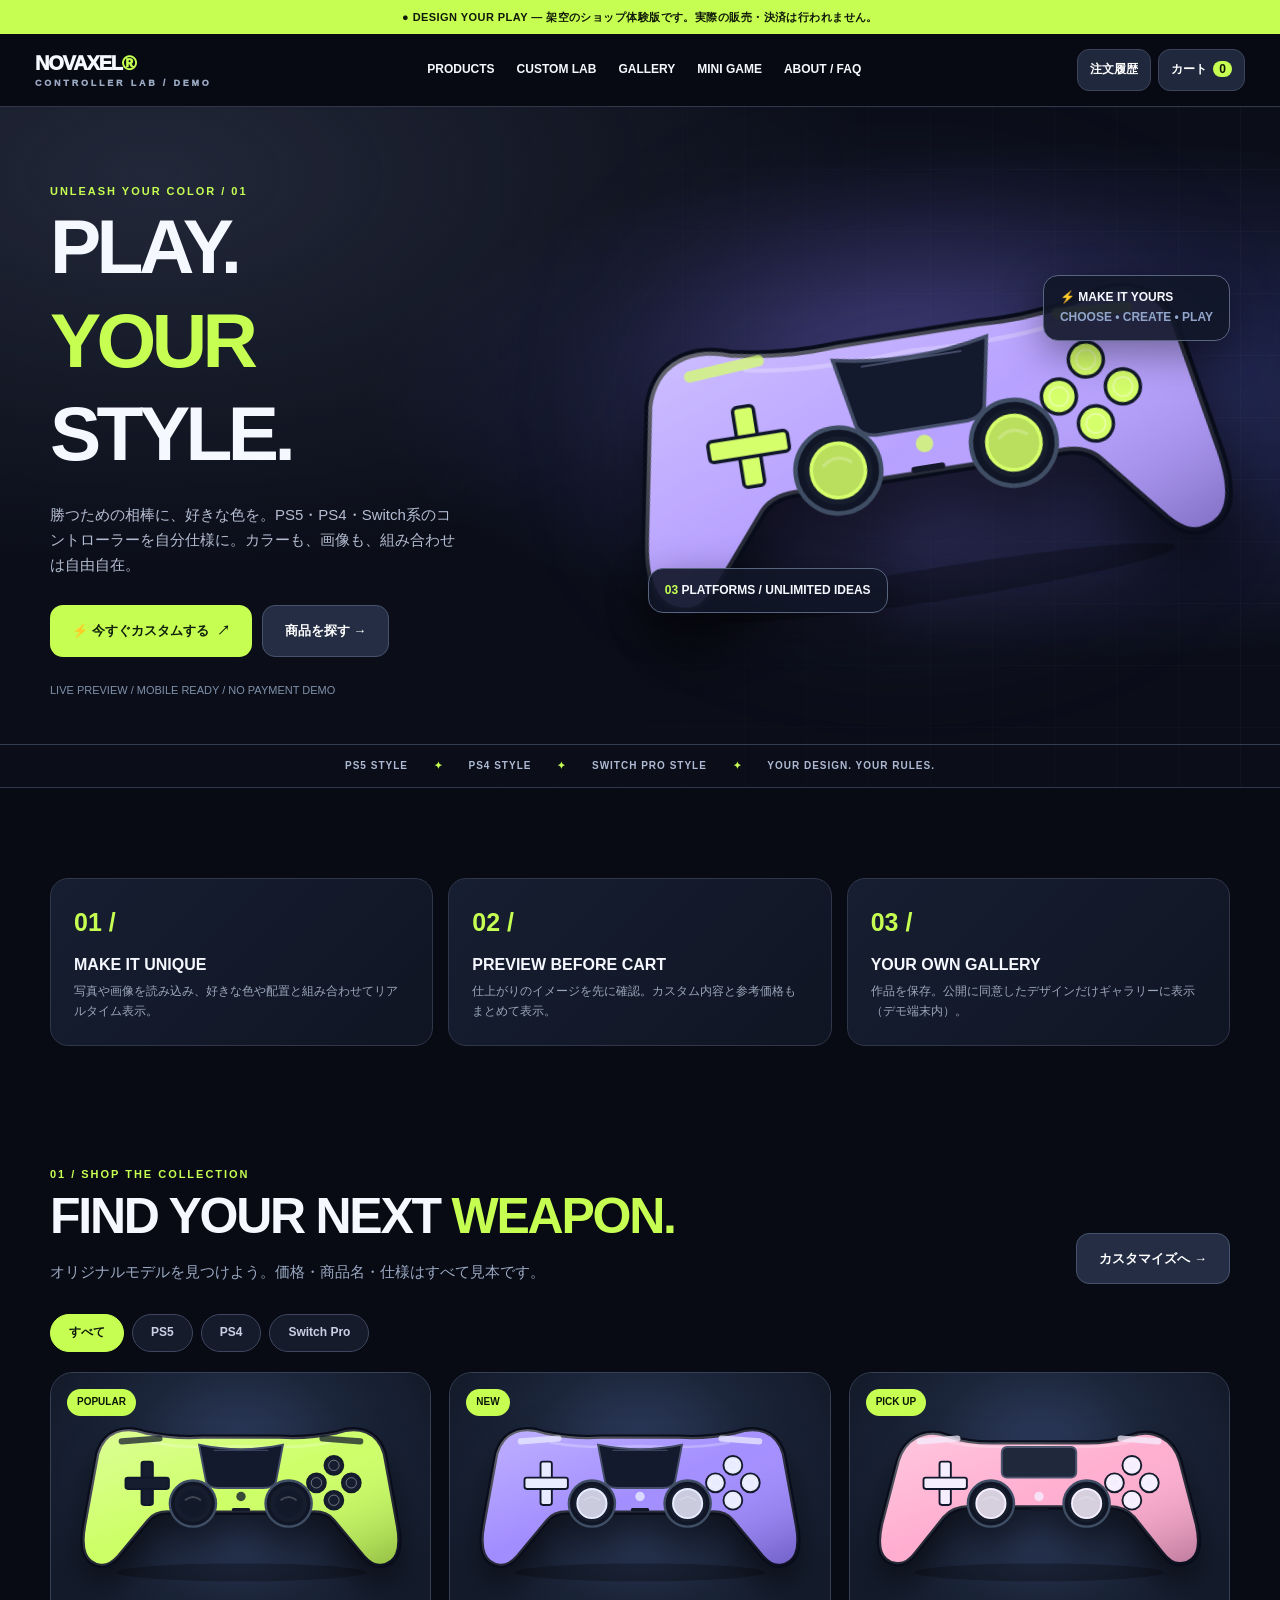
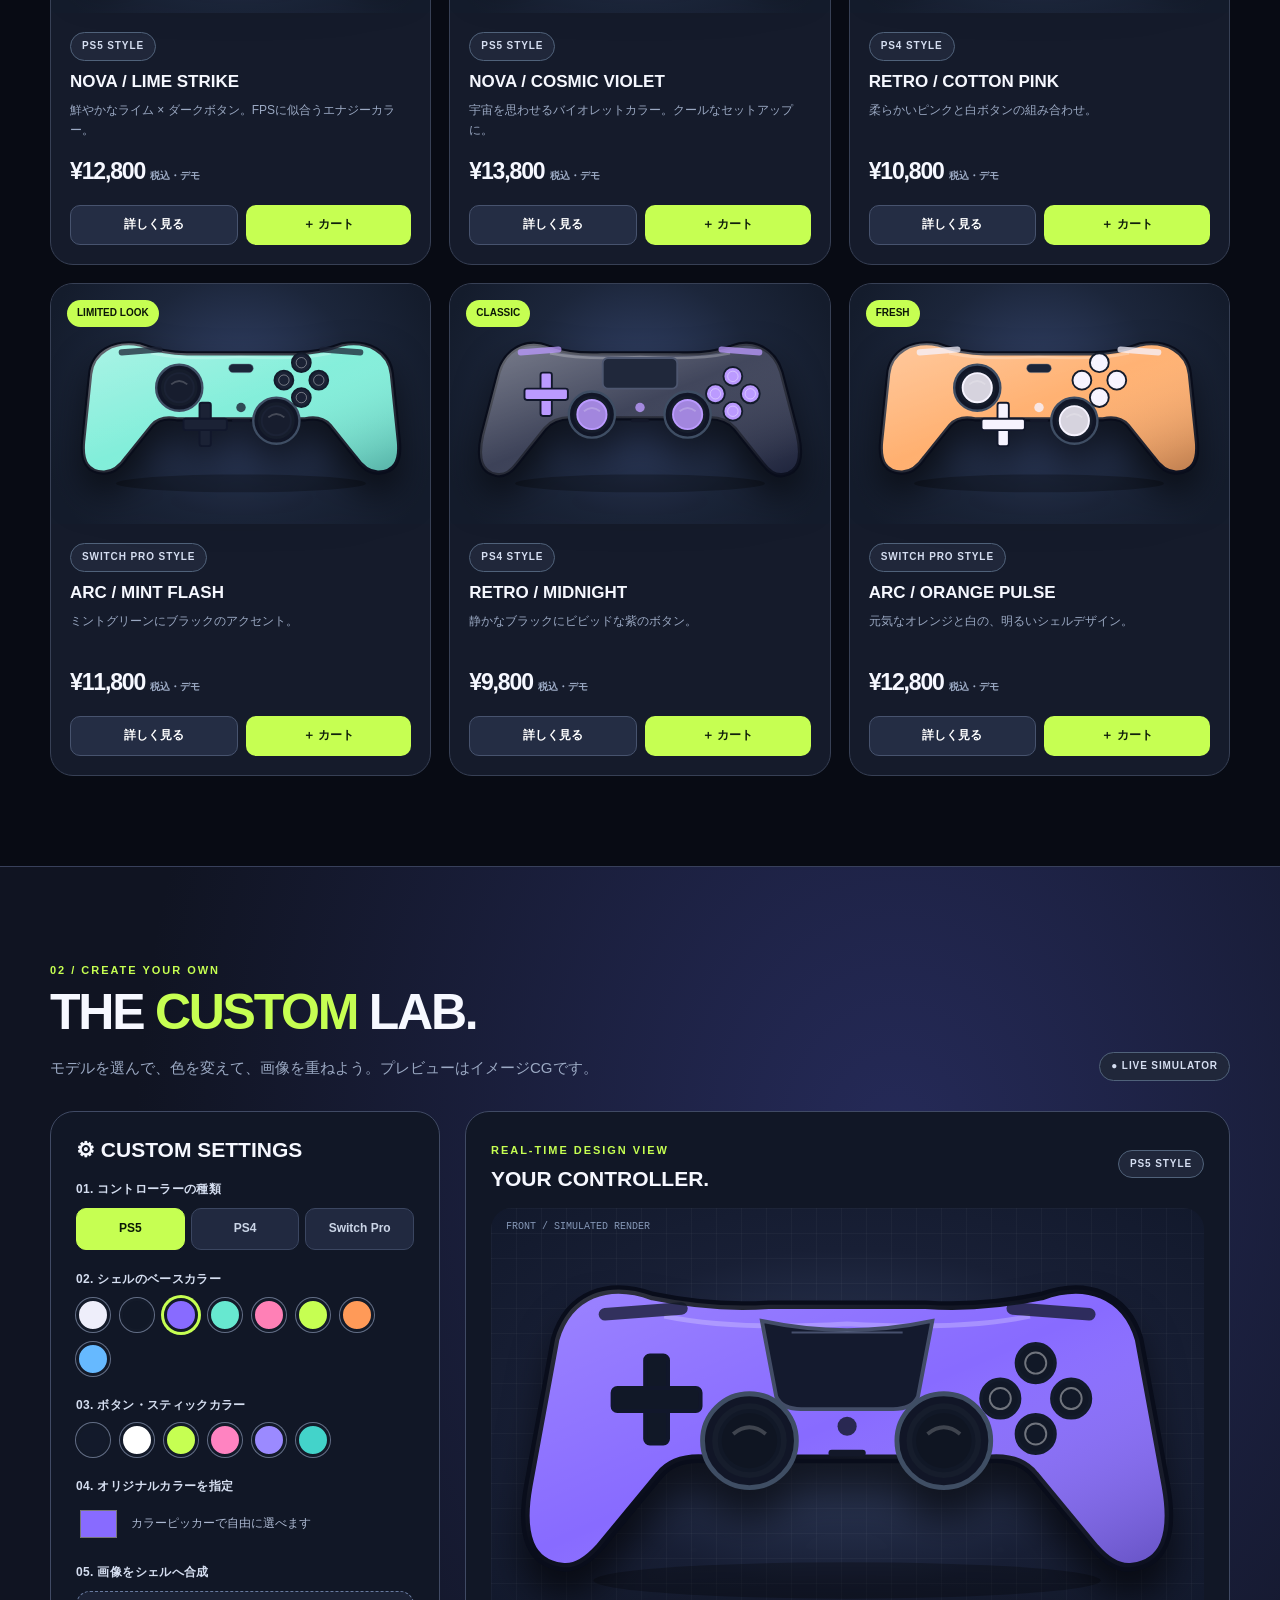
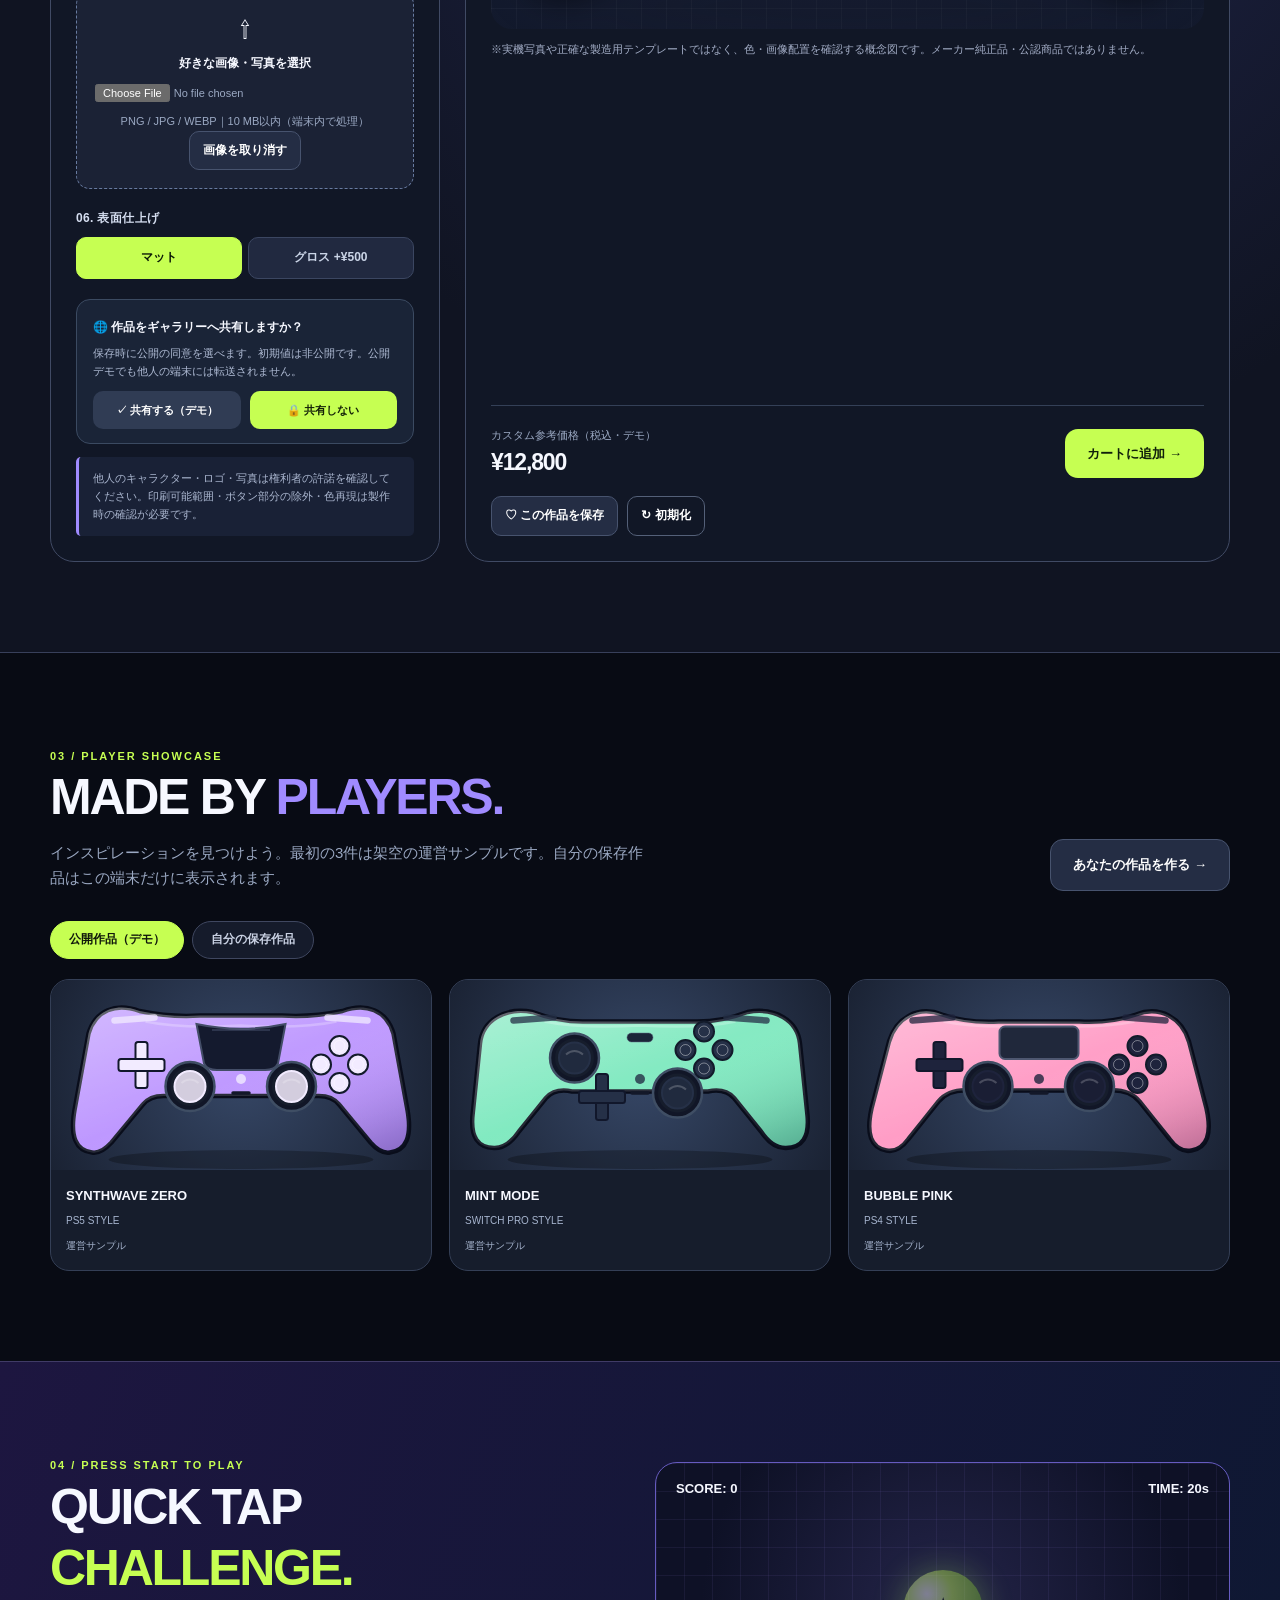
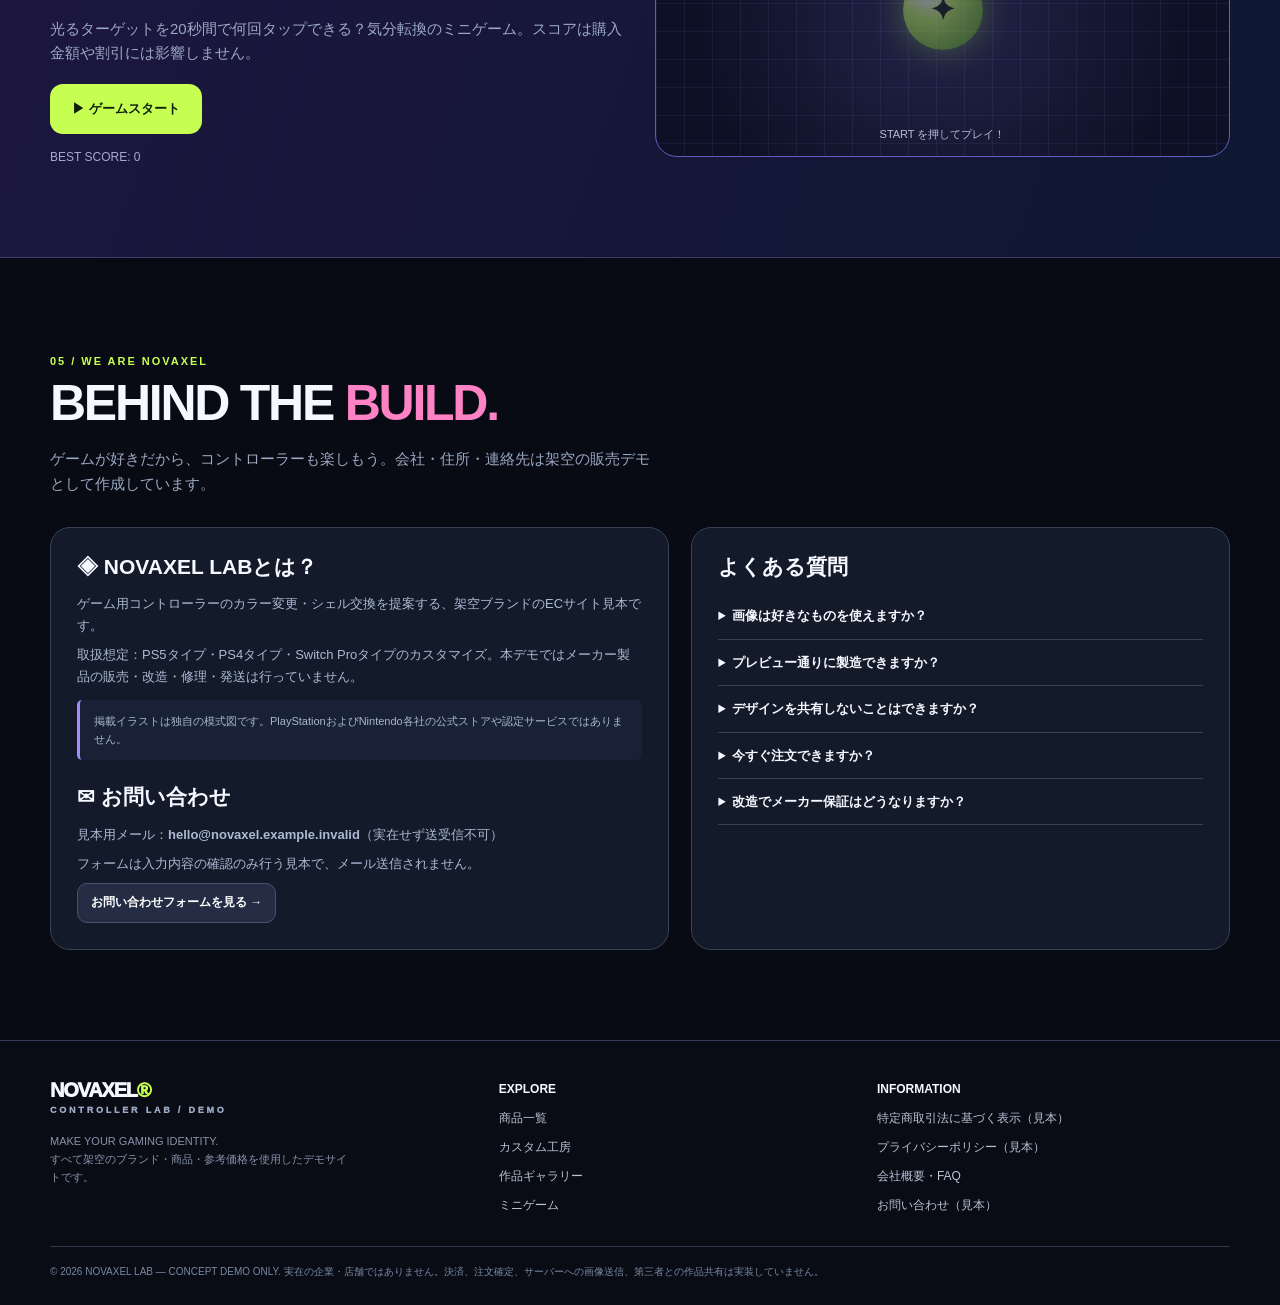
==== commit 4dcb3957: "Fix opt-in gallery publishing after demo purchase and add withdrawal controls" ====
--- a/controller-lab/index.html
+++ b/controller-lab/index.html
@@ -109,21 +109,40 @@
 function removeCart(n){cart.splice(n,1);store("cart",cart);updateCartCount();openCart()}
 function checkout(){if(!cart.length)return;showModal("購入画面 / 入力デモ",'<p class="note">このフォームは操作体験用です。実在する氏名・住所・決済情報は入力しないでください。送信・決済は行いません。</p><div class="formGrid" style="margin:18px 0"><div class="field"><label>お名前（架空）</label><input id="buyerName" placeholder="例：ゲーム太郎"></div><div class="field"><label>メール（架空）</label><input id="buyerEmail" placeholder="sample@example.invalid"></div><div class="field wide"><label>お届け先（架空）</label><input id="buyerAddress" placeholder="例：デモ県ゲーム市 1-2-3"></div><div class="field wide"><label>お支払い方法</label><select id="payment"><option value="demo">デモ決済（請求なし）</option></select></div></div><p>注文内容は次の画面で最終確認できます。現金やカード情報は不要です。</p><button class="btn btn-primary" onclick="reviewOrder()">注文内容を確認 →</button> <button class="btn btn-secondary" onclick="openCart()">カートに戻る</button>')}
 function reviewOrder(){var name=document.getElementById("buyerName").value.trim(),email=document.getElementById("buyerEmail").value.trim(),address=document.getElementById("buyerAddress").value.trim();if(!name||!email||!address){toast("見本用のお名前・メール・住所を入力してください");return}if(name.length>80||email.length>100||address.length>200){toast("入力が長すぎます");return}window.pendingBuyer={name:name,email:email,address:address};var rows=cart.map(function(i){return '<div class="sumline"><span>'+escapeHtml(i.name)+' × '+i.qty+'</span><strong>'+yen(i.price*i.qty)+'</strong></div>'}).join("");showModal("注文内容の最終確認（デモ）",'<p class="note">最終確認画面の見本です。「デモ注文を完了」を押しても注文・支払い・配送は発生しません。</p><p>宛名：'+escapeHtml(name)+'<br>メール：'+escapeHtml(email)+'<br>配送先：'+escapeHtml(address)+'<br>支払方法：デモ決済（請求なし）</p>'+rows+'<div class="sumline"><span>送料（例）</span><b>'+yen(shipping())+'</b></div><div class="sumline total"><span>合計（税込）</span><span>'+yen(cartTotal()+shipping())+'</span></div><p>配送時期：未設定のため実注文受付不可 / 返品条件：実販売前に設定必須 / 定期購入：なし / 数量の修正：カートに戻る</p><button class="btn btn-primary" onclick="completeDemoOrder()">デモ注文を完了（決済なし）</button> <button class="btn btn-secondary" onclick="openCart()">数量・内容を修正</button>')}
-function completeDemoOrder(){if(!cart.length)return;var order={date:new Date().toLocaleString("ja-JP"),number:"DEMO-"+Date.now().toString().slice(-8),items:cart.map(function(i){return {name:i.name,price:i.price,qty:i.qty}}),total:cartTotal()+shipping()};orders.unshift(order);store("orders",orders);cart=[];store("cart",cart);updateCartCount();showModal("✓ デモ注文が完了しました",'<div class="empty" style="border-color:var(--lime)"><div style="font-size:36px;color:var(--lime)">✓</div><h3>THANK YOU!</h3><p>操作体験が完了しました。<br>実際の注文・送信・請求・発送はありません。</p><p>受付番号（架空）：'+order.number+'</p></div><button class="btn btn-primary" style="margin-top:16px" onclick="openHistory()">デモ注文履歴を見る →</button>')}
+function completeDemoOrder(){if(!cart.length)return;
+var toShare=cart.filter(function(i){return i.design&&i.design.share==="public"});
+if(toShare.length&&!confirm("選択した"+toShare.length+"点の作品を、このブラウザ内のデモギャラリーに共有しますか？他の利用者には公開されません。画像に必要な権利がある場合のみOKを押してください。"))return;
+var order={date:new Date().toLocaleString("ja-JP"),number:"DEMO-"+Date.now().toString().slice(-8),items:cart.map(function(i){return {name:i.name,price:i.price,qty:i.qty}}),total:cartTotal()+shipping()};
+orders.unshift(order);store("orders",orders);
+toShare.forEach(function(i){saved.unshift({name:"ORDER / "+order.number,design:i.design,date:new Date().toLocaleDateString("ja-JP"),share:"public",fromOrder:true})});
+store("saved",saved);renderGallery();
+cart=[];store("cart",cart);updateCartCount();
+showModal("✓ デモ注文が完了しました",'<div class="empty" style="border-color:var(--lime)"><div style="font-size:36px;color:var(--lime)">✓</div><h3>THANK YOU!</h3><p>操作体験が完了しました。<br>実際の注文・送信・請求・発送はありません。</p><p>受付番号（架空）：'+order.number+'</p><p>'+(toShare.length?toShare.length+"作品をこのブラウザだけのデモギャラリーに共有しました。":"作品は公開されていません。")+'</p></div><button class="btn btn-primary" style="margin-top:16px" onclick="openHistory()">デモ注文履歴を見る →</button>')}
 function openHistory(){var content=orders.length?orders.map(function(o){return '<div class="infoCard" style="margin:10px 0"><strong>'+escapeHtml(o.number)+'</strong> <small class="muted">'+escapeHtml(o.date)+'</small>'+o.items.map(function(i){return '<p>'+escapeHtml(i.name)+' × '+i.qty+'</p>'}).join("")+'<strong>'+yen(o.total)+' / デモ完了</strong></div>'}).join(""):'<div class="empty">まだデモ注文履歴はありません。</div>';showModal("📋 購入履歴（この端末内のみ）",'<p>こちらはデモの疑似注文履歴です。購入・請求・配送履歴ではありません。</p>'+content)}
 var sampleGallery=[
 {name:"SYNTHWAVE ZERO",platform:"ps5",shell:"#b68bff",btn:"#f2ebff"},
 {name:"MINT MODE",platform:"switch",shell:"#72e7b9",btn:"#253047"},
 {name:"BUBBLE PINK",platform:"ps4",shell:"#ff91bf",btn:"#1e233c"}
 ];
-function saveDesign(){var share=state.share;if(share==="public"&&!confirm("この端末のデモギャラリーに作品を表示しますか？実際のネット公開は行われません。"))return;var d=snapshot();saved.unshift({name:"MY DESIGN "+(saved.length+1),design:d,date:new Date().toLocaleDateString("ja-JP"),share:share});store("saved",saved);renderGallery();toast(share==="public"?"公開デモギャラリーへ保存しました":"非公開で保存しました")}
-function renderGallery(){var entries=[];if(galleryFilter==="public"){sampleGallery.forEach(function(v){entries.push({name:v.name,design:{platform:v.platform,shell:v.shell,btn:v.btn,art:null,scale:115,x:0,y:0,finish:"gloss"},label:"運営サンプル"})});saved.forEach(function(s){if(s.share==="public")entries.push({name:s.name,design:s.design,label:"自分の公開デモ"})})}else{saved.forEach(function(s){entries.push({name:s.name,design:s.design,label:s.share==="public"?"公開同意済み":"非公開"})})}
-document.getElementById("galleryGrid").innerHTML=entries.length?entries.map(function(v){var d=v.design;return '<div class="galleryCard"><div class="galleryVisual">'+controllerSvg(d.platform,d.shell,d.btn,d.art,d.scale,d.x,d.y,d.finish)+'</div><div class="galleryMeta"><div><strong>'+escapeHtml(v.name)+'</strong><br><span>'+titlePlatform(d.platform)+'</span></div><span>'+v.label+'</span></div></div>'}).join(""):'<div class="empty" style="grid-column:1/-1">作品はまだありません。カスタム工房で保存してみよう！</div>'}
-document.getElementById("galleryFilters").onclick=function(e){if(!e.target.dataset.gallery)return;galleryFilter=e.target.dataset.gallery;document.querySelectorAll("[data-gallery]").forEach(function(b){b.classList.toggle("active",b===e.target)});renderGallery()};
+function saveDesign(){var d=snapshot();saved.unshift({name:"MY DESIGN "+(saved.length+1),design:d,date:new Date().toLocaleDateString("ja-JP"),share:"private",fromOrder:false});store("saved",saved);renderGallery();toast("デザインを非公開の下書きとして保存しました。購入デモで共有を選べます")}
+function renderGallery(){
+var entries=[];
+if(galleryFilter==="public"){
+ sampleGallery.forEach(function(v){entries.push({name:v.name,design:{platform:v.platform,shell:v.shell,btn:v.btn,art:null,scale:115,x:0,y:0,finish:"gloss"},label:"運営サンプル"})});
+ saved.forEach(function(s,idx){if(s.share==="public")entries.push({name:s.name,design:s.design,label:"自分の公開デモ",idx:idx})})
+}else{
+ saved.forEach(function(s,idx){entries.push({name:s.name,design:s.design,label:s.share==="public"?"公開同意済み":"非公開の下書き",idx:idx})})
+}
+document.getElementById("galleryGrid").innerHTML=entries.length?entries.map(function(v){
+ var d=v.design;var action=Number.isInteger(v.idx)?'<button type="button" class="btn btn-secondary btn-sm" onclick="removeSavedDesign('+v.idx+')">削除・共有解除</button>':'';
+ return '<div class="galleryCard"><div class="galleryVisual">'+controllerSvg(d.platform,d.shell,d.btn,d.art,d.scale,d.x,d.y,d.finish)+'</div><div class="galleryMeta"><div><strong>'+escapeHtml(v.name)+'</strong><br><span>'+titlePlatform(d.platform)+'</span><br><span>'+v.label+'</span></div>'+action+'</div></div>'
+}).join(""):'<div class="empty" style="grid-column:1/-1">作品はまだありません。カスタム工房で保存してみよう！</div>'
+}
+function removeSavedDesign(n){if(!saved[n])return;if(!confirm("この作品を削除し、ギャラリー共有も解除しますか？"))return;saved.splice(n,1);store("saved",saved);renderGallery();toast("作品を削除・共有解除しました")}
 function openContact(){showModal("お問い合わせ（フォーム見本）",'<p class="note">内容を確認するデモです。送信先メールや受信サーバーはないため、実際の問い合わせは届きません。実際の個人情報は入力しないでください。</p><div class="formGrid" style="margin-top:18px"><div class="field"><label>お名前（架空）</label><input id="contactName" placeholder="サンプル様"></div><div class="field"><label>カテゴリー</label><select id="contactType"><option>カスタムのご相談</option><option>商品について</option><option>注文について</option><option>その他</option></select></div><div class="field wide"><label>内容</label><textarea id="contactText" placeholder="ここにご相談内容をご入力ください"></textarea></div></div><button class="btn btn-primary" style="margin-top:16px" onclick="previewContact()">入力内容を確認（送信なし）</button>')}
 function previewContact(){var a=document.getElementById("contactName").value,b=document.getElementById("contactType").value,c=document.getElementById("contactText").value;if(!a.trim()||!c.trim()){toast("名前と内容を入力してください");return}showModal("お問い合わせ内容の確認（未送信）",'<p>お名前：'+escapeHtml(a.slice(0,120))+'<br>分類：'+escapeHtml(b)+'<br>ご相談内容：</p><p style="white-space:pre-wrap">'+escapeHtml(c.slice(0,3000))+'</p><div class="note">これは確認画面です。内容は送信・保存していません。</div><button class="btn btn-secondary" onclick="hideModal()">閉じる</button>')}
 function openLegal(){showModal("特定商取引法に基づく表示（見本）",'<p class="note">以下は実在しないブランドの雛形です。事業者名・責任者・所在地・電話番号・返金や配送条件等を正確に確定するまでは実際の販売を始められません。</p><div class="sumline"><span>販売業者</span><b>未設定（架空デモ）</b></div><div class="sumline"><span>運営統一ブランド</span><b>NOVAXEL LAB（架空）</b></div><div class="sumline"><span>運営責任者</span><b>未設定</b></div><div class="sumline"><span>所在地・電話</span><b>未設定</b></div><div class="sumline"><span>連絡先</span><b>hello@novaxel.example.invalid（架空）</b></div><div class="sumline"><span>販売価格</span><b>商品ページ内のデモ参考価格</b></div><div class="sumline"><span>送料・追加費用</span><b>デモ例：¥650／実運用未設定</b></div><div class="sumline"><span>支払方法・時期</span><b>実運用未設定／デモ決済のみ</b></div><div class="sumline"><span>商品の引渡時期</span><b>未設定</b></div><div class="sumline"><span>返品・キャンセル条件</span><b>未設定</b></div><div class="sumline"><span>販売許可等</span><b>実販売内容に応じて確認必須</b></div><p>※実運用する場合、カスタム仕様品のキャンセル規定や初期不良・契約不適合への対応を明確にする必要があります。</p>')}
-function openPrivacy(){showModal("プライバシーポリシー（見本）",'<p>この見本サイトは静的HTMLで動作します。画像の合成処理は閲覧中のブラウザ上で行い、当サイト運営者へのファイル送信は実装していません。</p><p>カート、保存デザイン、デモ注文履歴、ゲームベストスコアはご利用の端末のブラウザ保存領域（localStorage）に記録する場合があります。他の端末とは同期されません。ブラウザデータを消去すると削除されます。</p><p>実際の通販を開始する場合は、取得個人情報、第三者提供、外部サービス、保存期間、お問い合わせ窓口などを実情に合わせて定める必要があります。</p><button class="btn btn-secondary" onclick="clearDemoData()">デモの保存データを消去する</button>')}
+function openPrivacy(){showModal("プライバシーポリシー（見本）",'<p>この見本サイトは静的HTMLで動作します。画像の合成処理は閲覧中のブラウザ上で行い、当サイト運営者へのファイル送信は実装していません。</p><p>カート、アップロード画像を含む保存デザイン、デモ注文履歴、ゲームベストスコアはご利用の端末のブラウザ保存領域（localStorage）に記録する場合があります。他の端末とは同期されません。ブラウザデータを消去すると削除されます。</p><p>実際の通販を開始する場合は、取得個人情報、第三者提供、外部サービス、保存期間、お問い合わせ窓口などを実情に合わせて定める必要があります。</p><button class="btn btn-secondary" onclick="clearDemoData()">デモの保存データを消去する</button>')}
 function clearDemoData(){if(!confirm("デモ用のカート・作品・注文履歴をこの端末からすべて削除しますか？"))return;["cart","saved","orders","best"].forEach(function(k){localStorage.removeItem(keyPrefix+k)});cart=[];saved=[];orders=[];updateCartCount();renderGallery();document.getElementById("bestScore").textContent="BEST SCORE: 0";hideModal();toast("デモ保存データを削除しました")}
 var gameTimer=null,gameStarted=false,score=0,timeLeft=20;
 function startGame(){clearInterval(gameTimer);score=0;timeLeft=20;gameStarted=true;document.getElementById("target").disabled=false;document.getElementById("score").textContent=0;document.getElementById("seconds").textContent=20;document.getElementById("gameMsg").textContent="光るターゲットを連打！";moveTarget();gameTimer=setInterval(function(){timeLeft--;document.getElementById("seconds").textContent=timeLeft;if(timeLeft<=0){clearInterval(gameTimer);gameStarted=false;document.getElementById("target").disabled=true;document.getElementById("gameMsg").textContent="FINISH! "+score+" POINTS";var best=Number(load("best",0));if(score>best){store("best",score);document.getElementById("bestScore").textContent="BEST SCORE: "+score;toast("NEW RECORD! "+score+" POINTS")}}},1000)}
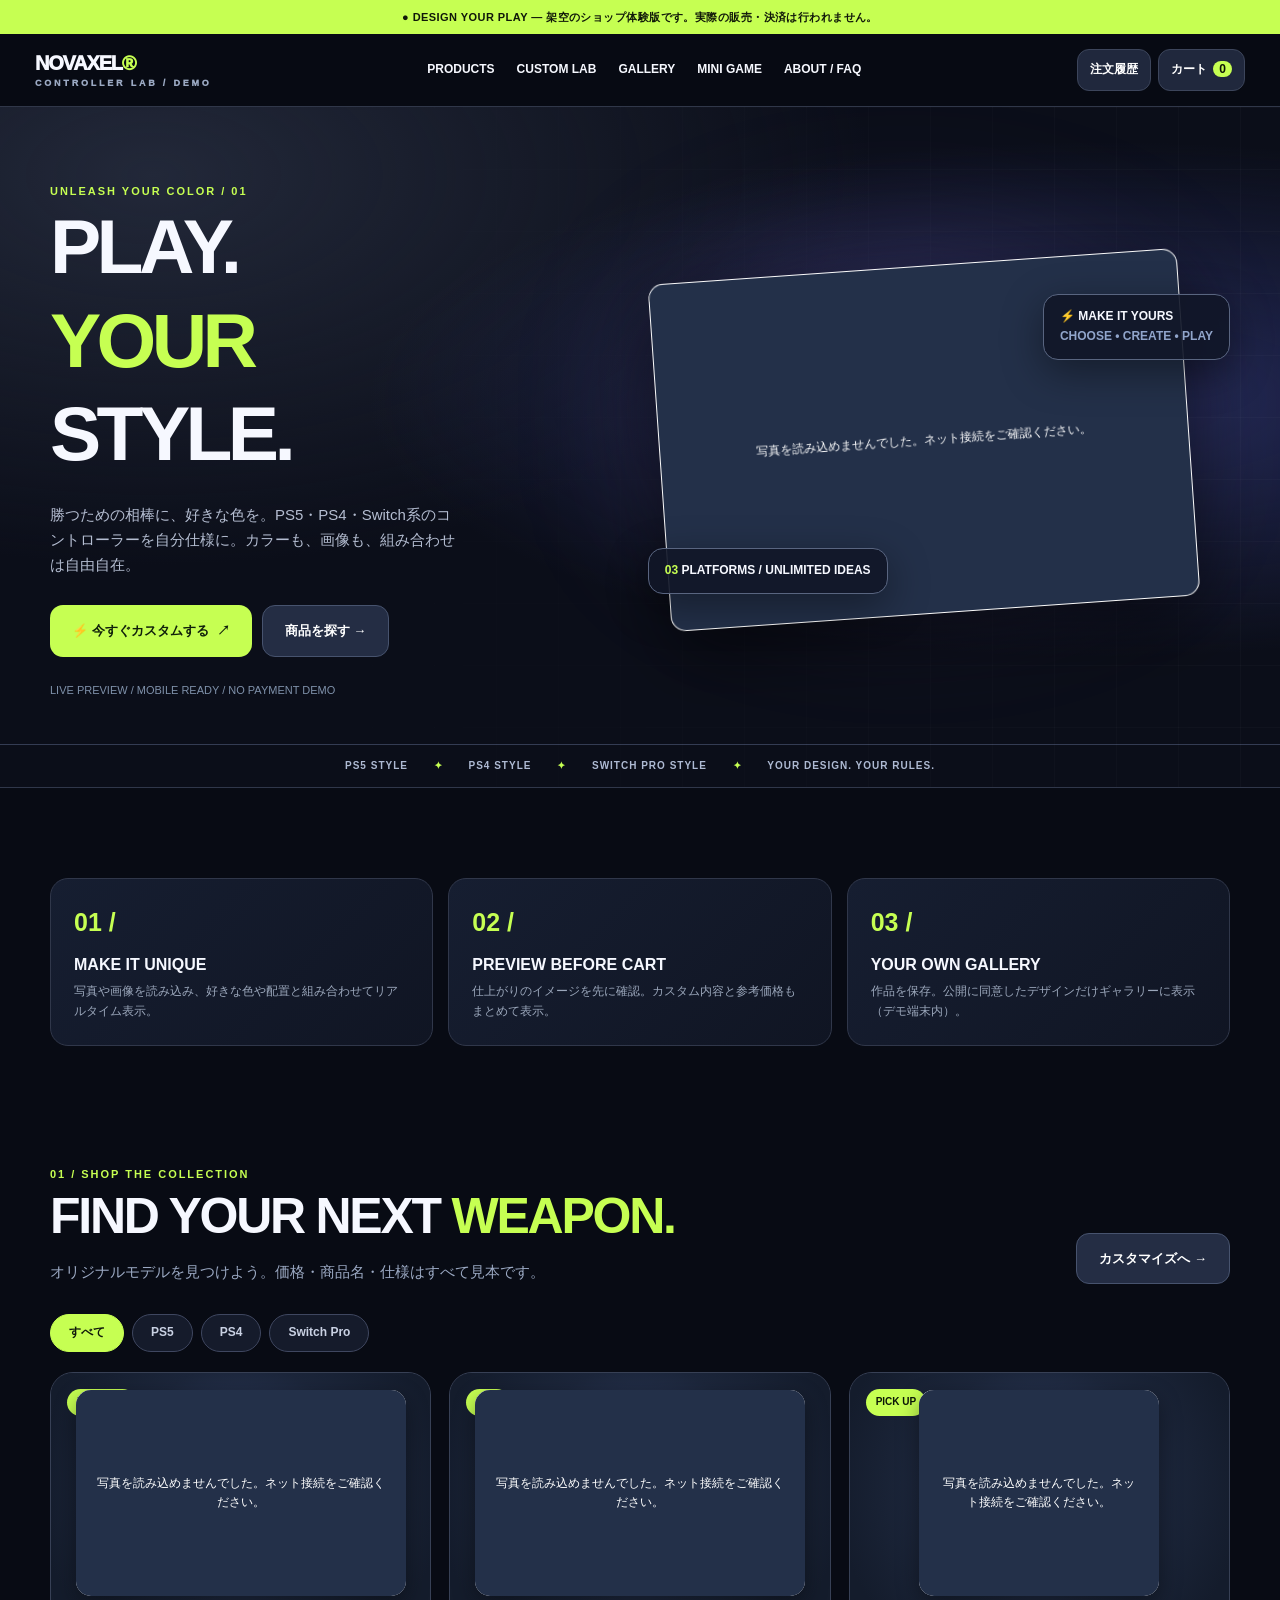
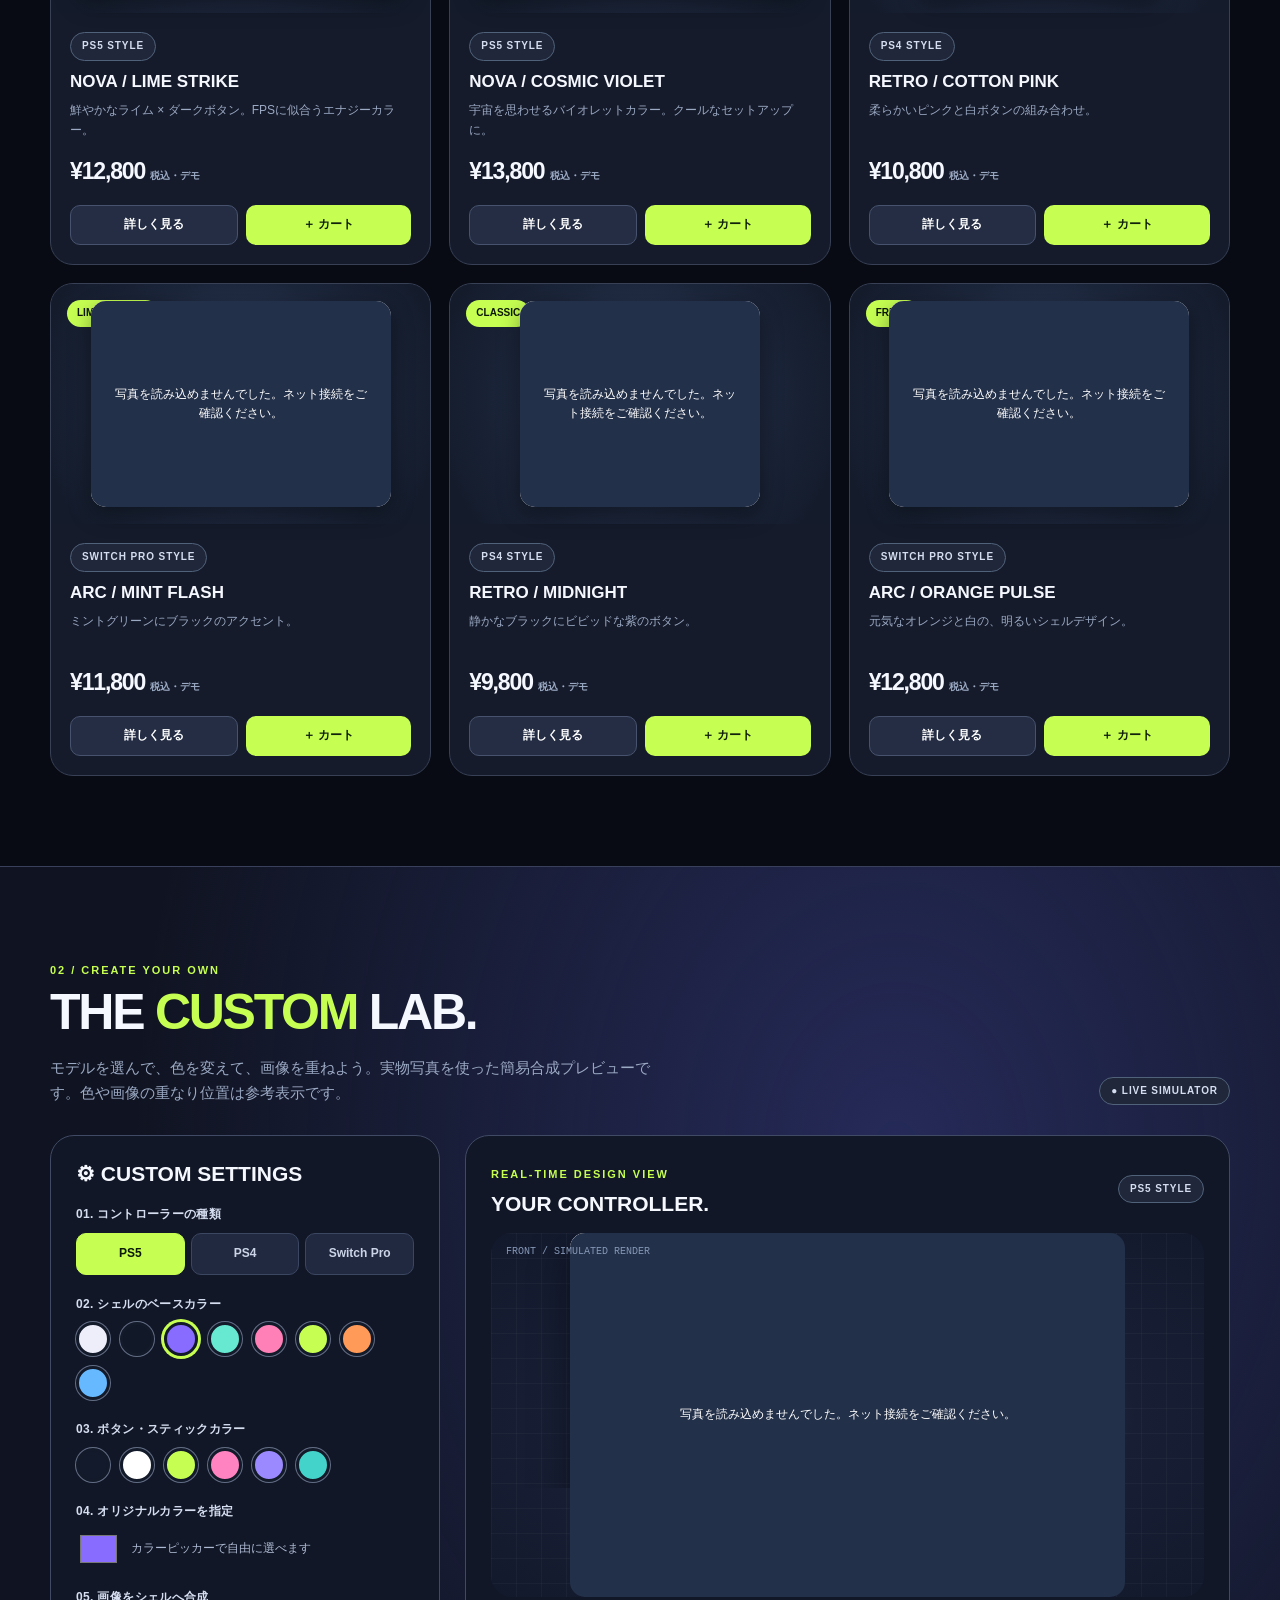
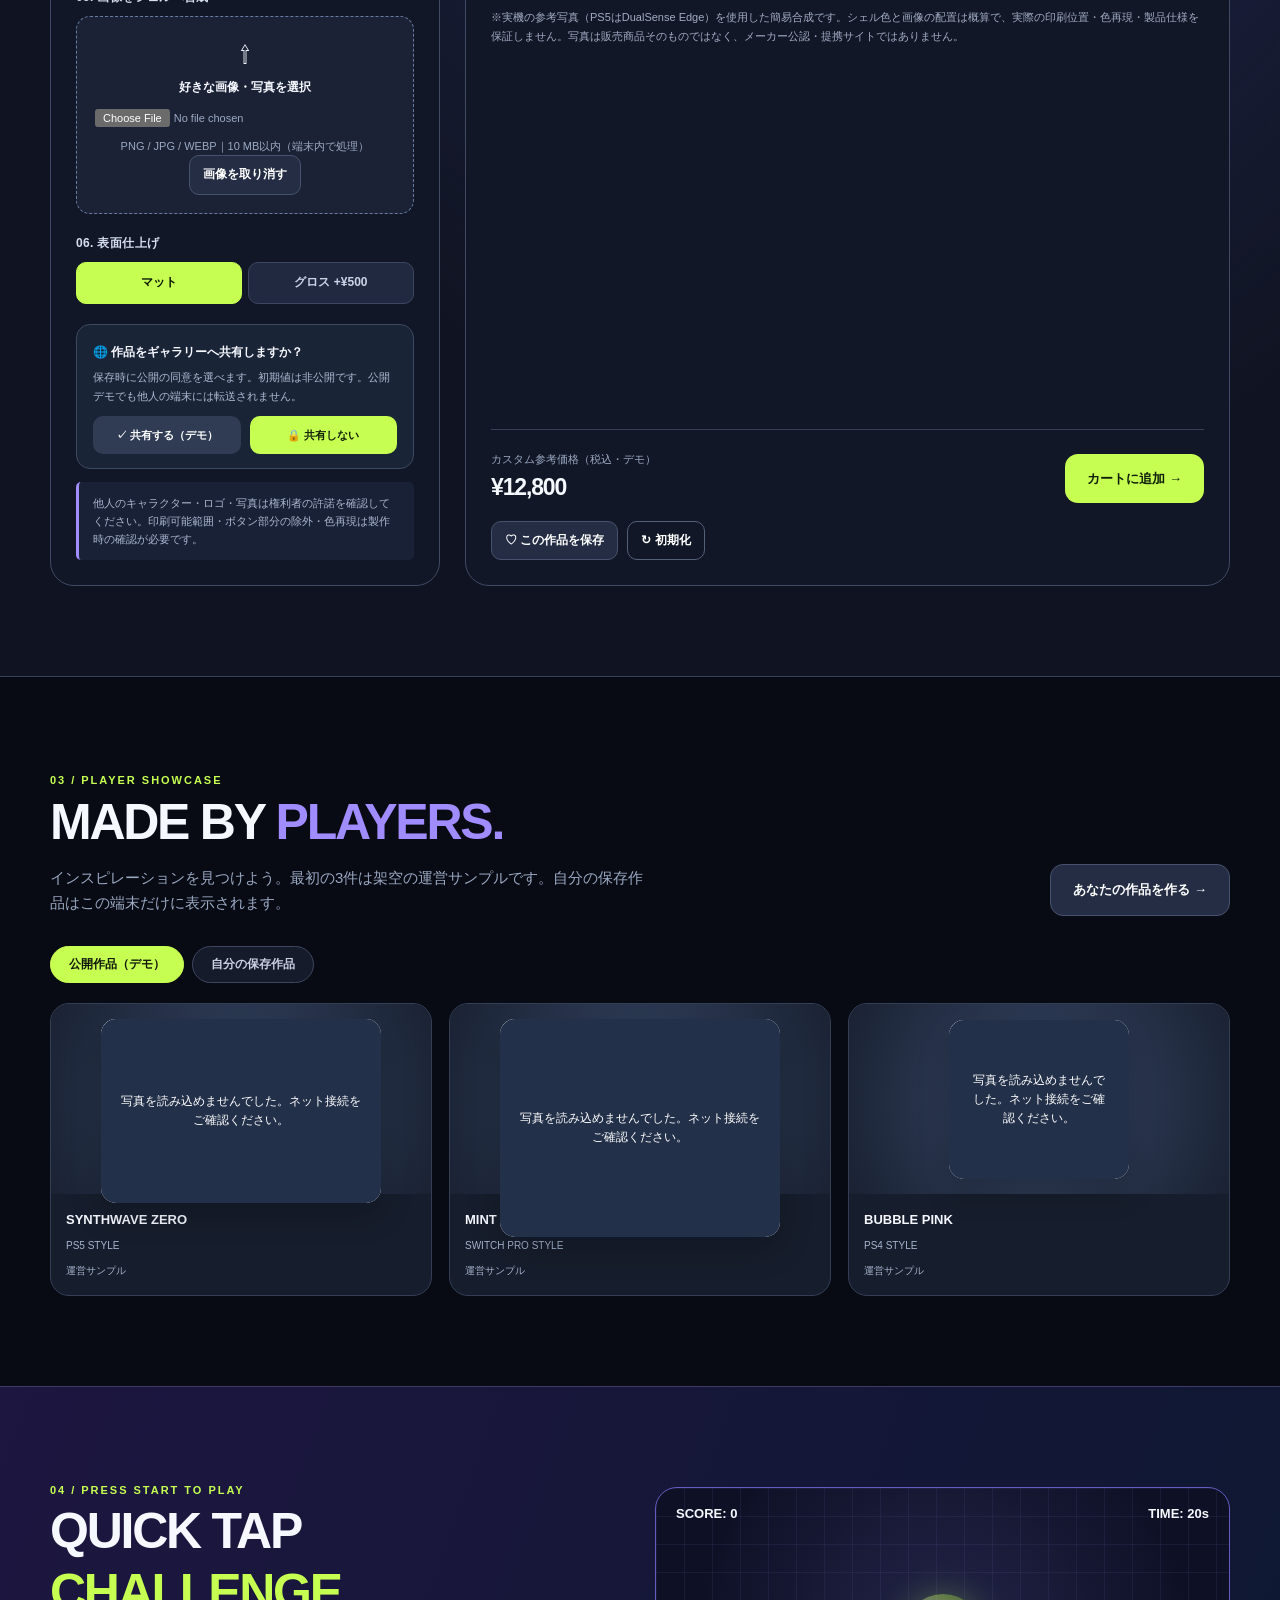
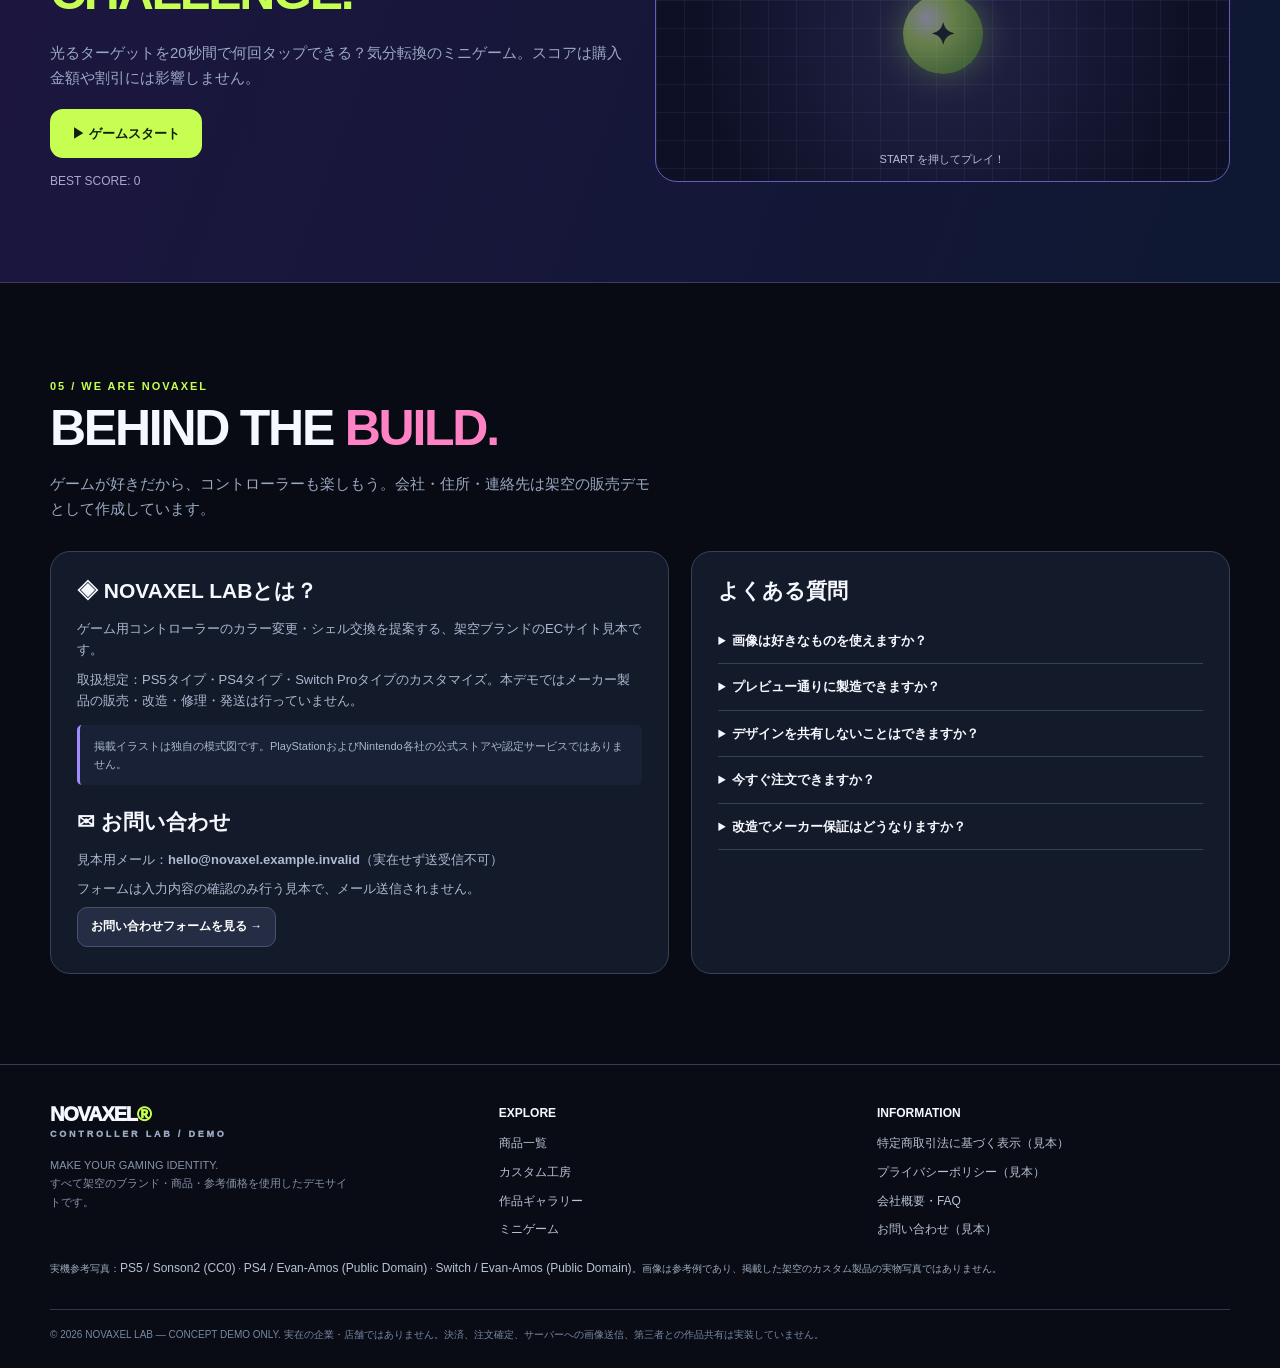
==== commit 9fbf6930: "Replace stretched SVG controller drawings with correctly proportioned licensed photo mockups" ====
--- a/controller-lab/index.html
+++ b/controller-lab/index.html
@@ -15,21 +15,52 @@
 @media(max-width:720px){h1{font-size:clamp(42px,12vw,65px)}.heroInner{grid-template-columns:1fr;padding:48px 0 28px}.heroArt svg{width:100%;max-height:300px}.heroArt{margin-top:10px}.orbitTag{font-size:10px;padding:7px 10px}.section{padding:62px 0}.sectionHead{display:block}.sectionHead .btn{margin-top:15px}.features{grid-template-columns:1fr}.products,.gallery{grid-template-columns:repeat(2,1fr);gap:10px}.productVisual{height:170px}.productInfo{padding:13px}.productInfo h3{font-size:14px}.productInfo p{font-size:11px;min-height:58px}.prodActions{flex-direction:column}.price{font-size:19px}.builder,.gameGrid,.aboutGrid,.footGrid{grid-template-columns:1fr}.previewBox{order:-1}.previewCanvas{min-height:215px}.navin{padding:12px 17px}.logo{font-size:16px}.navbtn{padding:9px}.cartItem{grid-template-columns:76px 1fr auto}.modal{padding:17px}.formGrid{grid-template-columns:1fr}.wide{grid-column:auto}}
 @media(max-width:410px){.products,.gallery{grid-template-columns:1fr}.productVisual{height:230px}.productInfo p{min-height:0}.navright .navbtn:first-child{display:none}}
 @media(prefers-reduced-motion:reduce){*,*:before,*:after{scroll-behavior:auto!important;transition:none!important;animation:none!important}}
+
+/* Real photographic controller mockups. Aspect ratios follow the licensed source files; never stretch. */
+.photo-pad{width:100%;max-width:610px;height:auto;position:relative;aspect-ratio:1053/692;border-radius:15px;overflow:hidden;background:#f7f7f8;isolation:isolate;line-height:0;box-shadow:0 12px 32px #0003;margin:auto;flex-shrink:0}
+.photo-pad-ps4{aspect-ratio:3120/2760;max-width:390px}
+.photo-pad-switch{aspect-ratio:4500/3500;max-width:490px}
+.photo-pad>img{position:absolute;inset:0;display:block;width:100%!important;height:100%!important;max-width:none;object-fit:contain!important;object-position:center;transform:none!important;filter:none!important;transition:none!important}
+.photo-pad .pad-shell{position:absolute;inset:0;z-index:2;background:var(--shell);opacity:.40;mix-blend-mode:multiply;pointer-events:none}
+.photo-pad .pad-shell-left{clip-path:polygon(6% 14%,29% 8%,34% 23%,29% 37%,24% 53%,20% 69%,19% 89%,10% 91%,5% 72%)}
+.photo-pad .pad-shell-right{clip-path:polygon(72% 8%,92% 15%,97% 71%,91% 91%,81% 89%,78% 68%,76% 49%,71% 35%,66% 20%)}
+.photo-pad-ps4 .pad-shell-left{clip-path:polygon(7% 29%,28% 10%,44% 7%,42% 25%,32% 45%,26% 64%,23% 66%,20% 83%,12% 73%,2% 58%)}
+.photo-pad-ps4 .pad-shell-right{clip-path:polygon(65% 16%,92% 26%,97% 43%,90% 88%,77% 91%,72% 64%,69% 50%,63% 39%)}
+.photo-pad-switch .pad-shell-left{clip-path:polygon(6% 24%,20% 14%,33% 18%,34% 45%,31% 56%,24% 79%,14% 84%,7% 72%)}
+.photo-pad-switch .pad-shell-right{clip-path:polygon(69% 18%,88% 15%,95% 33%,91% 72%,83% 86%,76% 80%,68% 55%,65% 38%)}
+.photo-pad .pad-print{position:absolute;z-index:3;top:23%;left:27%;width:46%;height:31%;background-repeat:no-repeat;opacity:.73;mix-blend-mode:multiply;clip-path:ellipse(49% 40% at 50% 50%);pointer-events:none}
+.photo-pad-ps4 .pad-print{top:29%;left:30%;width:40%;height:20%}
+.photo-pad-switch .pad-print{top:24%;left:29%;width:40%;height:26%}
+.photo-pad .pad-color-key{position:absolute;z-index:5;bottom:7px;left:9px;display:flex;align-items:center;gap:4px;border-radius:7px;background:#081021da;color:#fff;padding:5px 7px;font:800 8px/1.3 -apple-system,BlinkMacSystemFont,Arial,sans-serif;letter-spacing:.07em}
+.photo-pad .pad-color-key i{display:block;height:9px;width:9px;border-radius:3px;border:1px solid #ffffff44}
+.photo-pad .photo-error{display:none}
+.photo-pad.photo-unavailable .photo-error{display:flex;align-items:center;justify-content:center;position:absolute;inset:0;z-index:8;background:#233049;color:white;padding:20px;text-align:center;font-size:12px;line-height:1.6}
+.heroArt .photo-pad{width:94%;max-width:530px;transform:rotate(-4deg);border:1px solid #ffffff4a;box-shadow:0 25px 75px #0009}
+.heroArt .photo-pad>img{filter:none}
+.productVisual .photo-pad{width:min(100%,330px);max-height:calc(100% - 10px);box-shadow:0 8px 22px #0006}
+.productVisual .photo-pad-ps4{width:min(78%,240px)}
+.productVisual .photo-pad-switch{width:min(90%,300px)}
+.previewCanvas .photo-pad{width:min(96%,555px);box-shadow:0 12px 40px #0007}
+.galleryVisual .photo-pad{width:min(95%,280px)}
+.galleryVisual .photo-pad-ps4{width:min(79%,180px)}
+.cartItem .photo-pad{max-width:100px;border-radius:7px}
+@media(max-width:720px){.heroArt .photo-pad{width:83%;max-width:400px}.previewCanvas .photo-pad{max-width:100%;width:94%}.productVisual .photo-pad{max-height:95%}}
+
 </style>
 </head>
 <body>
 <div class="announcement">● DESIGN YOUR PLAY — 架空のショップ体験版です。実際の販売・決済は行われません。</div>
 <header class="nav"><div class="navin"><a class="logo" href="#top">NOVAXEL<span>®</span><small>CONTROLLER LAB / DEMO</small></a><nav class="links" aria-label="メインナビ"><a href="#shop">PRODUCTS</a><a href="#custom">CUSTOM LAB</a><a href="#gallery">GALLERY</a><a href="#game">MINI GAME</a><a href="#about">ABOUT / FAQ</a></nav><div class="navright"><button class="navbtn" onclick="openHistory()">注文履歴</button><button class="navbtn" onclick="openCart()">カート <span class="count" id="cartCount">0</span></button><button class="navbtn mobileMenu" onclick="document.getElementById('mobileLinks').classList.toggle('open')" aria-label="メニューを開く">☰</button></div></div><div class="menuDrop" id="mobileLinks"><a href="#shop" onclick="closeMenu()">商品一覧</a><a href="#custom" onclick="closeMenu()">カスタム工房</a><a href="#gallery" onclick="closeMenu()">ギャラリー</a><a href="#game" onclick="closeMenu()">ミニゲーム</a><a href="#about" onclick="closeMenu()">運営情報・FAQ</a></div></header>
 <main id="top">
-<section class="hero"><div class="wrap heroInner"><div><div class="eyebrow">UNLEASH YOUR COLOR / 01</div><h1>PLAY.<br><em>YOUR</em><br>STYLE.</h1><p>勝つための相棒に、好きな色を。PS5・PS4・Switch系のコントローラーを自分仕様に。カラーも、画像も、組み合わせは自由自在。</p><div class="heroBtns"><a class="btn btn-primary" href="#custom">⚡ 今すぐカスタムする <span>↗</span></a><a class="btn btn-secondary" href="#shop">商品を探す →</a></div><div style="margin-top:24px;color:#7f91aa;font-size:11px">LIVE PREVIEW  /  MOBILE READY  /  NO PAYMENT DEMO</div></div><div class="heroArt"><div id="heroSvg" aria-label="オリジナルのゲームコントローラーイラスト"></div><div class="orbitTag one"><b>⚡</b> MAKE IT YOURS<br><small style="color:#91a5cb">CHOOSE • CREATE • PLAY</small></div><div class="orbitTag two"><b>03</b> PLATFORMS / UNLIMITED IDEAS</div></div></div><div class="marquee">PS5 STYLE <b>✦</b> PS4 STYLE <b>✦</b> SWITCH PRO STYLE <b>✦</b> YOUR DESIGN. YOUR RULES.</div></section>
+<section class="hero"><div class="wrap heroInner"><div><div class="eyebrow">UNLEASH YOUR COLOR / 01</div><h1>PLAY.<br><em>YOUR</em><br>STYLE.</h1><p>勝つための相棒に、好きな色を。PS5・PS4・Switch系のコントローラーを自分仕様に。カラーも、画像も、組み合わせは自由自在。</p><div class="heroBtns"><a class="btn btn-primary" href="#custom">⚡ 今すぐカスタムする <span>↗</span></a><a class="btn btn-secondary" href="#shop">商品を探す →</a></div><div style="margin-top:24px;color:#7f91aa;font-size:11px">LIVE PREVIEW  /  MOBILE READY  /  NO PAYMENT DEMO</div></div><div class="heroArt"><div id="heroSvg" aria-label="PS5用コントローラーの実機参考写真"></div><div class="orbitTag one"><b>⚡</b> MAKE IT YOURS<br><small style="color:#91a5cb">CHOOSE • CREATE • PLAY</small></div><div class="orbitTag two"><b>03</b> PLATFORMS / UNLIMITED IDEAS</div></div></div><div class="marquee">PS5 STYLE <b>✦</b> PS4 STYLE <b>✦</b> SWITCH PRO STYLE <b>✦</b> YOUR DESIGN. YOUR RULES.</div></section>
 <section class="section"><div class="wrap"><div class="features"><div class="feature"><strong>01 /</strong><h3>MAKE IT UNIQUE</h3><p>写真や画像を読み込み、好きな色や配置と組み合わせてリアルタイム表示。</p></div><div class="feature"><strong>02 /</strong><h3>PREVIEW BEFORE CART</h3><p>仕上がりのイメージを先に確認。カスタム内容と参考価格もまとめて表示。</p></div><div class="feature"><strong>03 /</strong><h3>YOUR OWN GALLERY</h3><p>作品を保存。公開に同意したデザインだけギャラリーに表示（デモ端末内）。</p></div></div></div></section>
 <section class="section" id="shop" style="padding-top:25px"><div class="wrap"><div class="sectionHead"><div><span class="eyebrow">01 / SHOP THE COLLECTION</span><h2>FIND YOUR NEXT <span style="color:var(--lime)">WEAPON.</span></h2><p class="sub">オリジナルモデルを見つけよう。価格・商品名・仕様はすべて見本です。</p></div><a class="btn btn-secondary" href="#custom">カスタマイズへ →</a></div><div class="filters" id="filters"><button class="chip active" data-filter="all">すべて</button><button class="chip" data-filter="ps5">PS5</button><button class="chip" data-filter="ps4">PS4</button><button class="chip" data-filter="switch">Switch Pro</button></div><div class="products" id="products"></div></div></section>
-<section class="section builderSection" id="custom"><div class="wrap"><div class="sectionHead"><div><span class="eyebrow">02 / CREATE YOUR OWN</span><h2>THE <span style="color:var(--lime)">CUSTOM</span> LAB.</h2><p class="sub">モデルを選んで、色を変えて、画像を重ねよう。プレビューはイメージCGです。</p></div><span class="pill">● LIVE SIMULATOR</span></div><div class="builder"><div class="builderControls"><h3>⚙ CUSTOM SETTINGS</h3><div class="formline"><span class="label">01. コントローラーの種類</span><div class="seg" id="platformSeg"><button class="active" data-platform="ps5">PS5</button><button data-platform="ps4">PS4</button><button data-platform="switch">Switch Pro</button></div></div><div class="formline"><span class="label">02. シェルのベースカラー</span><div class="swatches" id="shellSwatches"></div></div><div class="formline"><span class="label">03. ボタン・スティックカラー</span><div class="swatches" id="buttonSwatches"></div></div><div class="formline"><span class="label">04. オリジナルカラーを指定</span><div class="colorrow"><input id="customColor" type="color" value="#886bff" aria-label="シェルの色を自由に指定"><span>カラーピッカーで自由に選べます</span></div></div><div class="formline"><span class="label">05. 画像をシェルへ合成</span><div class="dropzone"><div style="font-size:24px">⇧</div><strong style="font-size:12px">好きな画像・写真を選択</strong><input id="imageInput" type="file" accept="image/png,image/jpeg,image/webp" aria-label="カスタムシェル用画像を選ぶ"><p>PNG / JPG / WEBP｜10 MB以内（端末内で処理）</p><button class="btn btn-secondary btn-sm" id="clearImage" type="button">画像を取り消す</button></div><div id="imageTools" class="hidden"><div class="rangeLine"><label for="scaleInput">拡大率</label><input id="scaleInput" type="range" min="70" max="220" value="115"><output id="scaleOut">115%</output></div><div class="rangeLine"><label for="xInput">左右位置</label><input id="xInput" type="range" min="-200" max="200" value="0"><output id="xOut">0</output></div><div class="rangeLine"><label for="yInput">上下位置</label><input id="yInput" type="range" min="-130" max="130" value="0"><output id="yOut">0</output></div></div></div><div class="formline"><span class="label">06. 表面仕上げ</span><div class="seg" id="finishSeg"><button data-finish="matte" class="active">マット</button><button data-finish="gloss">グロス +¥500</button></div></div><div class="sharing"><strong>🌐 作品をギャラリーへ共有しますか？</strong><p>保存時に公開の同意を選べます。初期値は非公開です。公開デモでも他人の端末には転送されません。</p><div class="shareBtns" id="shareSeg"><button data-share="public">✓ 共有する（デモ）</button><button data-share="private" class="selected">🔒 共有しない</button></div></div><div class="note">他人のキャラクター・ロゴ・写真は権利者の許諾を確認してください。印刷可能範囲・ボタン部分の除外・色再現は製作時の確認が必要です。</div></div><div class="previewBox"><div><div class="previewTop"><div><span class="eyebrow">REAL-TIME DESIGN VIEW</span><h3 style="margin-top:5px">YOUR CONTROLLER.</h3></div><span class="pill" id="platformLabel">PS5 STYLE</span></div><div class="previewCanvas"><div class="corner">FRONT / SIMULATED RENDER</div><div id="mainPreview" style="width:100%;display:grid;place-items:center"></div></div><p class="previewFoot">※実機写真や正確な製造用テンプレートではなく、色・画像配置を確認する概念図です。メーカー純正品・公認商品ではありません。</p></div><div><div class="priceBox"><div><div class="muted" style="font-size:11px">カスタム参考価格（税込・デモ）</div><div class="price" id="buildPrice">¥12,800</div></div><button id="builderCart" class="btn btn-primary">カートに追加 →</button></div><div style="display:flex;gap:9px;flex-wrap:wrap;margin-top:14px"><button class="btn btn-secondary btn-sm" onclick="saveDesign()">♡ この作品を保存</button><button class="btn btn-ghost btn-sm" onclick="resetDesign()">↻ 初期化</button></div></div></div></div></div></section>
+<section class="section builderSection" id="custom"><div class="wrap"><div class="sectionHead"><div><span class="eyebrow">02 / CREATE YOUR OWN</span><h2>THE <span style="color:var(--lime)">CUSTOM</span> LAB.</h2><p class="sub">モデルを選んで、色を変えて、画像を重ねよう。実物写真を使った簡易合成プレビューです。色や画像の重なり位置は参考表示です。</p></div><span class="pill">● LIVE SIMULATOR</span></div><div class="builder"><div class="builderControls"><h3>⚙ CUSTOM SETTINGS</h3><div class="formline"><span class="label">01. コントローラーの種類</span><div class="seg" id="platformSeg"><button class="active" data-platform="ps5">PS5</button><button data-platform="ps4">PS4</button><button data-platform="switch">Switch Pro</button></div></div><div class="formline"><span class="label">02. シェルのベースカラー</span><div class="swatches" id="shellSwatches"></div></div><div class="formline"><span class="label">03. ボタン・スティックカラー</span><div class="swatches" id="buttonSwatches"></div></div><div class="formline"><span class="label">04. オリジナルカラーを指定</span><div class="colorrow"><input id="customColor" type="color" value="#886bff" aria-label="シェルの色を自由に指定"><span>カラーピッカーで自由に選べます</span></div></div><div class="formline"><span class="label">05. 画像をシェルへ合成</span><div class="dropzone"><div style="font-size:24px">⇧</div><strong style="font-size:12px">好きな画像・写真を選択</strong><input id="imageInput" type="file" accept="image/png,image/jpeg,image/webp" aria-label="カスタムシェル用画像を選ぶ"><p>PNG / JPG / WEBP｜10 MB以内（端末内で処理）</p><button class="btn btn-secondary btn-sm" id="clearImage" type="button">画像を取り消す</button></div><div id="imageTools" class="hidden"><div class="rangeLine"><label for="scaleInput">拡大率</label><input id="scaleInput" type="range" min="70" max="220" value="115"><output id="scaleOut">115%</output></div><div class="rangeLine"><label for="xInput">左右位置</label><input id="xInput" type="range" min="-200" max="200" value="0"><output id="xOut">0</output></div><div class="rangeLine"><label for="yInput">上下位置</label><input id="yInput" type="range" min="-130" max="130" value="0"><output id="yOut">0</output></div></div></div><div class="formline"><span class="label">06. 表面仕上げ</span><div class="seg" id="finishSeg"><button data-finish="matte" class="active">マット</button><button data-finish="gloss">グロス +¥500</button></div></div><div class="sharing"><strong>🌐 作品をギャラリーへ共有しますか？</strong><p>保存時に公開の同意を選べます。初期値は非公開です。公開デモでも他人の端末には転送されません。</p><div class="shareBtns" id="shareSeg"><button data-share="public">✓ 共有する（デモ）</button><button data-share="private" class="selected">🔒 共有しない</button></div></div><div class="note">他人のキャラクター・ロゴ・写真は権利者の許諾を確認してください。印刷可能範囲・ボタン部分の除外・色再現は製作時の確認が必要です。</div></div><div class="previewBox"><div><div class="previewTop"><div><span class="eyebrow">REAL-TIME DESIGN VIEW</span><h3 style="margin-top:5px">YOUR CONTROLLER.</h3></div><span class="pill" id="platformLabel">PS5 STYLE</span></div><div class="previewCanvas"><div class="corner">FRONT / SIMULATED RENDER</div><div id="mainPreview" style="width:100%;display:grid;place-items:center"></div></div><p class="previewFoot">※実機の参考写真（PS5はDualSense Edge）を使用した簡易合成です。シェル色と画像の配置は概算で、実際の印刷位置・色再現・製品仕様を保証しません。写真は販売商品そのものではなく、メーカー公認・提携サイトではありません。</p></div><div><div class="priceBox"><div><div class="muted" style="font-size:11px">カスタム参考価格（税込・デモ）</div><div class="price" id="buildPrice">¥12,800</div></div><button id="builderCart" class="btn btn-primary">カートに追加 →</button></div><div style="display:flex;gap:9px;flex-wrap:wrap;margin-top:14px"><button class="btn btn-secondary btn-sm" onclick="saveDesign()">♡ この作品を保存</button><button class="btn btn-ghost btn-sm" onclick="resetDesign()">↻ 初期化</button></div></div></div></div></div></section>
 <section class="section" id="gallery"><div class="wrap"><div class="sectionHead"><div><span class="eyebrow">03 / PLAYER SHOWCASE</span><h2>MADE BY <span style="color:var(--purple)">PLAYERS.</span></h2><p class="sub">インスピレーションを見つけよう。最初の3件は架空の運営サンプルです。自分の保存作品はこの端末だけに表示されます。</p></div><a href="#custom" class="btn btn-secondary">あなたの作品を作る →</a></div><div class="filters" id="galleryFilters"><button class="chip active" data-gallery="public">公開作品（デモ）</button><button class="chip" data-gallery="own">自分の保存作品</button></div><div class="gallery" id="galleryGrid"></div></div></section>
 <section class="section gameSection" id="game"><div class="wrap gameGrid"><div><span class="eyebrow">04 / PRESS START TO PLAY</span><h2>QUICK TAP<br><span style="color:var(--lime)">CHALLENGE.</span></h2><p class="sub" style="margin:18px 0">光るターゲットを20秒間で何回タップできる？気分転換のミニゲーム。スコアは購入金額や割引には影響しません。</p><button class="btn btn-primary" onclick="startGame()" id="startGame">▶ ゲームスタート</button><div style="font-size:12px;color:#aaa7d0;margin-top:14px" id="bestScore">BEST SCORE: 0</div></div><div class="gameBoard" id="gameBoard"><div class="gameScore">SCORE: <span id="score">0</span></div><div class="gameClock">TIME: <span id="seconds">20</span>s</div><button class="target" id="target" disabled onclick="tapTarget()" aria-label="光るターゲットをタップ">✦</button><div class="gameMsg" id="gameMsg">START を押してプレイ！</div></div></div></section>
 <section class="section" id="about"><div class="wrap"><div class="sectionHead"><div><span class="eyebrow">05 / WE ARE NOVAXEL</span><h2>BEHIND THE <span style="color:var(--pink)">BUILD.</span></h2><p class="sub">ゲームが好きだから、コントローラーも楽しもう。会社・住所・連絡先は架空の販売デモとして作成しています。</p></div></div><div class="aboutGrid"><div class="infoCard"><h3>◈ NOVAXEL LABとは？</h3><p>ゲーム用コントローラーのカラー変更・シェル交換を提案する、架空ブランドのECサイト見本です。</p><p>取扱想定：PS5タイプ・PS4タイプ・Switch Proタイプのカスタマイズ。本デモではメーカー製品の販売・改造・修理・発送は行っていません。</p><div class="note">掲載イラストは独自の模式図です。PlayStationおよびNintendo各社の公式ストアや認定サービスではありません。</div><h3 style="margin-top:24px">✉ お問い合わせ</h3><p>見本用メール：<strong>hello@novaxel.example.invalid</strong>（実在せず送受信不可）</p><p>フォームは入力内容の確認のみ行う見本で、メール送信されません。</p><button class="btn btn-secondary btn-sm" onclick="openContact()">お問い合わせフォームを見る →</button></div><div class="infoCard"><h3>よくある質問</h3><div class="faqItem"><details><summary>画像は好きなものを使えますか？</summary><p>自分で権利を保有する画像、または権利者から利用許諾を得た画像を想定しています。第三者のゲームキャラやロゴの無断販売・公開には注意が必要です。</p></details></div><div class="faqItem"><details><summary>プレビュー通りに製造できますか？</summary><p>現段階では概念図です。実物に製造する際には、対応コントローラーの型式ごとに実測して印刷範囲と位置合わせが必要です。</p></details></div><div class="faqItem"><details><summary>デザインを共有しないことはできますか？</summary><p>はい。初期設定は非公開。公開を選んだものだけ、このブラウザのデモギャラリーへ表示されます。サーバー上への投稿は行いません。</p></details></div><div class="faqItem"><details><summary>今すぐ注文できますか？</summary><p>いいえ。カート・購入確認・履歴は操作を試すための見本で、決済や注文の送信は行いません。</p></details></div><div class="faqItem"><details><summary>改造でメーカー保証はどうなりますか？</summary><p>分解・改造を行った製品は、メーカーによって修理・保証の対象外となる場合があります。実販売前に各社の最新規定をご確認ください。</p></details></div></div></div></div></section>
 </main>
-<footer><div class="wrap"><div class="footGrid"><div><div class="logo">NOVAXEL<span>®</span><small>CONTROLLER LAB / DEMO</small></div><p style="margin-top:17px;max-width:300px">MAKE YOUR GAMING IDENTITY.<br>すべて架空のブランド・商品・参考価格を使用したデモサイトです。</p></div><div><h4>EXPLORE</h4><a href="#shop">商品一覧</a><a href="#custom">カスタム工房</a><a href="#gallery">作品ギャラリー</a><a href="#game">ミニゲーム</a></div><div><h4>INFORMATION</h4><a href="#" onclick="openLegal();return false">特定商取引法に基づく表示（見本）</a><a href="#" onclick="openPrivacy();return false">プライバシーポリシー（見本）</a><a href="#about">会社概要・FAQ</a><a href="#" onclick="openContact();return false">お問い合わせ（見本）</a></div></div><div class="footBottom">© 2026 NOVAXEL LAB — CONCEPT DEMO ONLY.  実在の企業・店舗ではありません。決済、注文確定、サーバーへの画像送信、第三者との作品共有は実装していません。</div></div></footer>
+<footer><div class="wrap"><div class="footGrid"><div><div class="logo">NOVAXEL<span>®</span><small>CONTROLLER LAB / DEMO</small></div><p style="margin-top:17px;max-width:300px">MAKE YOUR GAMING IDENTITY.<br>すべて架空のブランド・商品・参考価格を使用したデモサイトです。</p></div><div><h4>EXPLORE</h4><a href="#shop">商品一覧</a><a href="#custom">カスタム工房</a><a href="#gallery">作品ギャラリー</a><a href="#game">ミニゲーム</a></div><div><h4>INFORMATION</h4><a href="#" onclick="openLegal();return false">特定商取引法に基づく表示（見本）</a><a href="#" onclick="openPrivacy();return false">プライバシーポリシー（見本）</a><a href="#about">会社概要・FAQ</a><a href="#" onclick="openContact();return false">お問い合わせ（見本）</a></div></div><p style="color:#9ca9bb;font-size:10px;line-height:1.7;margin-top:18px">実機参考写真：<a href="https://commons.wikimedia.org/wiki/File:DualSense_Edge_Controller.jpg" target="_blank" rel="noopener noreferrer" style="display:inline">PS5 / Sonson2 (CC0)</a> · <a href="https://commons.wikimedia.org/wiki/File:DualShock_4.jpg" target="_blank" rel="noopener noreferrer" style="display:inline">PS4 / Evan-Amos (Public Domain)</a> · <a href="https://commons.wikimedia.org/wiki/File:Nintendo-Switch-Pro-Controller-FL.jpg" target="_blank" rel="noopener noreferrer" style="display:inline">Switch / Evan-Amos (Public Domain)</a>。画像は参考例であり、掲載した架空のカスタム製品の実物写真ではありません。</p><div class="footBottom">© 2026 NOVAXEL LAB — CONCEPT DEMO ONLY.  実在の企業・店舗ではありません。決済、注文確定、サーバーへの画像送信、第三者との作品共有は実装していません。</div></div></footer>
 <div class="overlay" id="overlay" role="dialog" aria-modal="true" aria-labelledby="modalTitle"><div class="modal" id="modal"><div class="modalHeader"><h3 id="modalTitle">情報</h3><button class="close" aria-label="閉じる" onclick="hideModal()">×</button></div><div id="modalBody"></div></div></div><div class="toast" id="toast" role="status" aria-live="polite"></div>
 <script>
 "use strict";
@@ -53,27 +84,22 @@
 function simpleColor(s){return /^#[0-9a-fA-F]{6}$/.test(s)?s:"#886bff"}
 function titlePlatform(p){return p==="ps5"?"PS5 STYLE":p==="ps4"?"PS4 STYLE":"SWITCH PRO STYLE"}
 function controllerSvg(p,sc,bc,art,scale,x,y,finish){
-p=["ps5","ps4","switch"].includes(p)?p:"ps5";sc=simpleColor(sc);bc=simpleColor(bc);
-var shape=p==="ps5"?"M147 92 C100 75 59 90 45 137 L17 290 Q3 369 52 375 Q70 378 91 355 L154 279 Q169 260 201 262 L500 262 Q531 260 546 279 L609 355 Q629 378 648 375 Q697 369 683 290 L655 137 C641 90 600 75 553 92 Q490 105 432 101 L268 101 Q210 105 147 92 Z":p==="ps4"?"M156 99 C108 80 64 106 50 153 L15 287 Q-2 363 45 371 Q68 376 89 348 L149 273 Q170 248 211 251 L489 251 Q530 248 551 273 L611 348 Q632 376 655 371 Q702 363 685 287 L650 153 C636 106 592 80 544 99 Q496 116 431 113 L269 113 Q204 116 156 99 Z":"M135 94 C80 84 35 110 30 157 L15 301 Q9 365 58 366 Q85 367 108 333 L162 266 Q180 246 214 253 L486 253 Q520 246 538 266 L592 333 Q615 367 642 366 Q691 365 685 301 L670 157 C665 110 620 84 565 94 Q510 115 455 113 L245 113 Q190 115 135 94 Z";
-var id="c"+Math.random().toString(36).slice(2,10);
-var artMarkup="";
-if(art&&art.length<800000){var width=460*scale/100,height=300*scale/100,left=350-width/2+Number(x),top=207-height/2+Number(y);artMarkup='<image href="'+art+'" x="'+left+'" y="'+top+'" width="'+width+'" height="'+height+'" preserveAspectRatio="xMidYMid slice" clip-path="url(#'+id+'clip)" opacity=".95"/>'}
-var stick1x=p==="switch"?219:248,stick1y=p==="switch"?186:243,stick2x=p==="switch"?425:451,stick2y=p==="switch"?256:243;
-var dpadx=p==="switch"?274:151,dpady=p==="switch"?264:200,actx=p==="switch"?478:547,acty=p==="switch"?170:199;
-var out='<svg viewBox="0 0 700 440" role="img" aria-label="'+titlePlatform(p)+' カスタムプレビュー" xmlns="http://www.w3.org/2000/svg"><defs><linearGradient id="'+id+'g" x1="0" y1="0" x2="1" y2="1"><stop stop-color="#fff" stop-opacity=".31"/><stop offset=".48" stop-color="#fff" stop-opacity="0"/><stop offset="1" stop-color="#080d24" stop-opacity=".5"/></linearGradient><linearGradient id="'+id+'shine" x1="0" y1="0" x2=".8" y2="1"><stop stop-color="#fff" stop-opacity=".45"/><stop offset="1" stop-color="#fff" stop-opacity="0"/></linearGradient><clipPath id="'+id+'clip"><path d="'+shape+'"/></clipPath></defs>';
-out+='<ellipse cx="350" cy="389" rx="265" ry="19" fill="#000" opacity=".28"/><path d="'+shape+'" fill="'+sc+'" stroke="#090d1b" stroke-width="9" stroke-linejoin="round"/>'+artMarkup+'<path d="'+shape+'" fill="url(#'+id+'g)" opacity=".55"/>';
-if(finish==="gloss")out+='<path d="'+shape+'" fill="url(#'+id+'shine)" opacity=".60"/>';
-out+='<path d="M159 113 Q230 128 350 121 Q472 128 541 113" stroke="#ffffff" stroke-opacity=".24" stroke-width="5" fill="none"/>';
-if(p==="ps5")out+='<path d="M261 118 Q350 137 439 118 L424 197 Q418 210 398 210 H302 Q282 210 276 197 Z" fill="#141a2e" stroke="#434d67" stroke-width="4"/><path d="M292 130 H408" stroke="#929fcb" stroke-width="2" opacity=".4"/>';
-else if(p==="ps4")out+='<rect x="271" y="123" width="158" height="65" rx="11" fill="#20283b" stroke="#4e5770" stroke-width="4"/>';
-else out+='<rect x="324" y="136" width="52" height="18" rx="9" fill="#1b2539" stroke="#5c6b81"/>';
-function joystick(cx,cy){return '<circle cx="'+cx+'" cy="'+cy+'" r="49" fill="#111627" stroke="#3f4e64" stroke-width="5"/><circle cx="'+cx+'" cy="'+cy+'" r="36" fill="'+bc+'" stroke="#161d2c" stroke-width="6"/><circle cx="'+cx+'" cy="'+cy+'" r="29" fill="#000" opacity=".13"/><path d="M'+(cx-17)+' '+(cy-7)+' Q'+cx+' '+(cy-21)+' '+(cx+17)+' '+(cy-7)+'" stroke="#fff" opacity=".20" stroke-width="4" fill="none"/>'}
-out+=joystick(stick1x,stick1y)+joystick(stick2x,stick2y);
-out+='<g fill="'+bc+'" stroke="#11172b" stroke-width="4"><rect x="'+(dpadx-12)+'" y="'+(dpady-46)+'" width="24" height="92" rx="5"/><rect x="'+(dpadx-46)+'" y="'+(dpady-12)+'" width="92" height="24" rx="5"/></g>';
-var positions=[[actx,acty-37],[actx+37,acty],[actx,acty+37],[actx-37,acty]];
-positions.forEach(function(pos,i){out+='<circle cx="'+pos[0]+'" cy="'+pos[1]+'" r="20" fill="'+bc+'" stroke="#131b2b" stroke-width="4"/><circle cx="'+pos[0]+'" cy="'+pos[1]+'" r="11" fill="none" stroke="#fff" stroke-opacity=".4" stroke-width="2"/>'});
-out+='<circle cx="350" cy="228" r="10" fill="'+bc+'" opacity=".8"/><path d="M334 256 H366" stroke="#131829" stroke-width="7" stroke-linecap="round"/>';
-out+='<path d="M97 111 L177 105 M523 105 L603 111" stroke="'+bc+'" stroke-width="13" stroke-linecap="round" opacity=".75"/></svg>';return out;
+p=["ps5","ps4","switch"].includes(p)?p:"ps5";
+sc=simpleColor(sc);bc=simpleColor(bc);
+var photos={
+ ps5:"https://upload.wikimedia.org/wikipedia/commons/a/ac/DualSense_Edge_Controller.jpg",
+ ps4:"https://upload.wikimedia.org/wikipedia/commons/thumb/5/59/DualShock_4.jpg/960px-DualShock_4.jpg",
+ switch:"https://upload.wikimedia.org/wikipedia/commons/thumb/d/d5/Nintendo-Switch-Pro-Controller-FL.jpg/960px-Nintendo-Switch-Pro-Controller-FL.jpg"
+};
+var title=titlePlatform(p);
+var uploaded=typeof art==="string"&&/^data:image\/jpeg;base64,[A-Za-z0-9+/=]+$/.test(art)&&art.length<800000?art:null;
+var layer=uploaded?'<span class="pad-print" style="background-image:url('+uploaded+');background-size:'+Math.max(70,Math.min(450,Number(scale)*1.4||115))+'% auto;background-position:calc(50% + '+Math.max(-130,Math.min(130,Number(x)||0))+'px) calc(50% + '+Math.max(-130,Math.min(130,Number(y)||0))+'px)"></span>':'';
+return '<div class="photo-pad photo-pad-'+p+(finish==="gloss"?' photo-gloss':'')+'" style="--shell:'+sc+';--buttons:'+bc+'" role="img" aria-label="'+title+'の実機参考写真を使った簡易カスタムプレビュー">'
++'<img loading="lazy" decoding="async" src="'+photos[p]+'" alt="'+title+'の実機参考写真" onerror="this.closest(\'.photo-pad\').classList.add(\'photo-unavailable\')">'
++'<span class="pad-shell pad-shell-left"></span><span class="pad-shell pad-shell-right"></span>'
++layer
++'<span class="pad-color-key"><i style="background:'+sc+'"></i><i style="background:'+bc+'"></i><span>PHOTO MOCKUP</span></span>'
++'<span class="photo-error">写真を読み込めませんでした。ネット接続をご確認ください。</span></div>';
 }
 function toast(t){var el=document.getElementById("toast");el.textContent=t;el.classList.add("show");clearTimeout(window.toastTime);window.toastTime=setTimeout(function(){el.classList.remove("show")},2900)}
 function closeMenu(){document.getElementById("mobileLinks").classList.remove("open")}
@@ -139,6 +165,7 @@
 }).join(""):'<div class="empty" style="grid-column:1/-1">作品はまだありません。カスタム工房で保存してみよう！</div>'
 }
 function removeSavedDesign(n){if(!saved[n])return;if(!confirm("この作品を削除し、ギャラリー共有も解除しますか？"))return;saved.splice(n,1);store("saved",saved);renderGallery();toast("作品を削除・共有解除しました")}
+document.getElementById("galleryFilters").onclick=function(e){var b=e.target.closest("[data-gallery]");if(!b)return;galleryFilter=b.dataset.gallery;document.querySelectorAll("[data-gallery]").forEach(function(node){node.classList.toggle("active",node===b)});renderGallery()};
 function openContact(){showModal("お問い合わせ（フォーム見本）",'<p class="note">内容を確認するデモです。送信先メールや受信サーバーはないため、実際の問い合わせは届きません。実際の個人情報は入力しないでください。</p><div class="formGrid" style="margin-top:18px"><div class="field"><label>お名前（架空）</label><input id="contactName" placeholder="サンプル様"></div><div class="field"><label>カテゴリー</label><select id="contactType"><option>カスタムのご相談</option><option>商品について</option><option>注文について</option><option>その他</option></select></div><div class="field wide"><label>内容</label><textarea id="contactText" placeholder="ここにご相談内容をご入力ください"></textarea></div></div><button class="btn btn-primary" style="margin-top:16px" onclick="previewContact()">入力内容を確認（送信なし）</button>')}
 function previewContact(){var a=document.getElementById("contactName").value,b=document.getElementById("contactType").value,c=document.getElementById("contactText").value;if(!a.trim()||!c.trim()){toast("名前と内容を入力してください");return}showModal("お問い合わせ内容の確認（未送信）",'<p>お名前：'+escapeHtml(a.slice(0,120))+'<br>分類：'+escapeHtml(b)+'<br>ご相談内容：</p><p style="white-space:pre-wrap">'+escapeHtml(c.slice(0,3000))+'</p><div class="note">これは確認画面です。内容は送信・保存していません。</div><button class="btn btn-secondary" onclick="hideModal()">閉じる</button>')}
 function openLegal(){showModal("特定商取引法に基づく表示（見本）",'<p class="note">以下は実在しないブランドの雛形です。事業者名・責任者・所在地・電話番号・返金や配送条件等を正確に確定するまでは実際の販売を始められません。</p><div class="sumline"><span>販売業者</span><b>未設定（架空デモ）</b></div><div class="sumline"><span>運営統一ブランド</span><b>NOVAXEL LAB（架空）</b></div><div class="sumline"><span>運営責任者</span><b>未設定</b></div><div class="sumline"><span>所在地・電話</span><b>未設定</b></div><div class="sumline"><span>連絡先</span><b>hello@novaxel.example.invalid（架空）</b></div><div class="sumline"><span>販売価格</span><b>商品ページ内のデモ参考価格</b></div><div class="sumline"><span>送料・追加費用</span><b>デモ例：¥650／実運用未設定</b></div><div class="sumline"><span>支払方法・時期</span><b>実運用未設定／デモ決済のみ</b></div><div class="sumline"><span>商品の引渡時期</span><b>未設定</b></div><div class="sumline"><span>返品・キャンセル条件</span><b>未設定</b></div><div class="sumline"><span>販売許可等</span><b>実販売内容に応じて確認必須</b></div><p>※実運用する場合、カスタム仕様品のキャンセル規定や初期不良・契約不適合への対応を明確にする必要があります。</p>')}
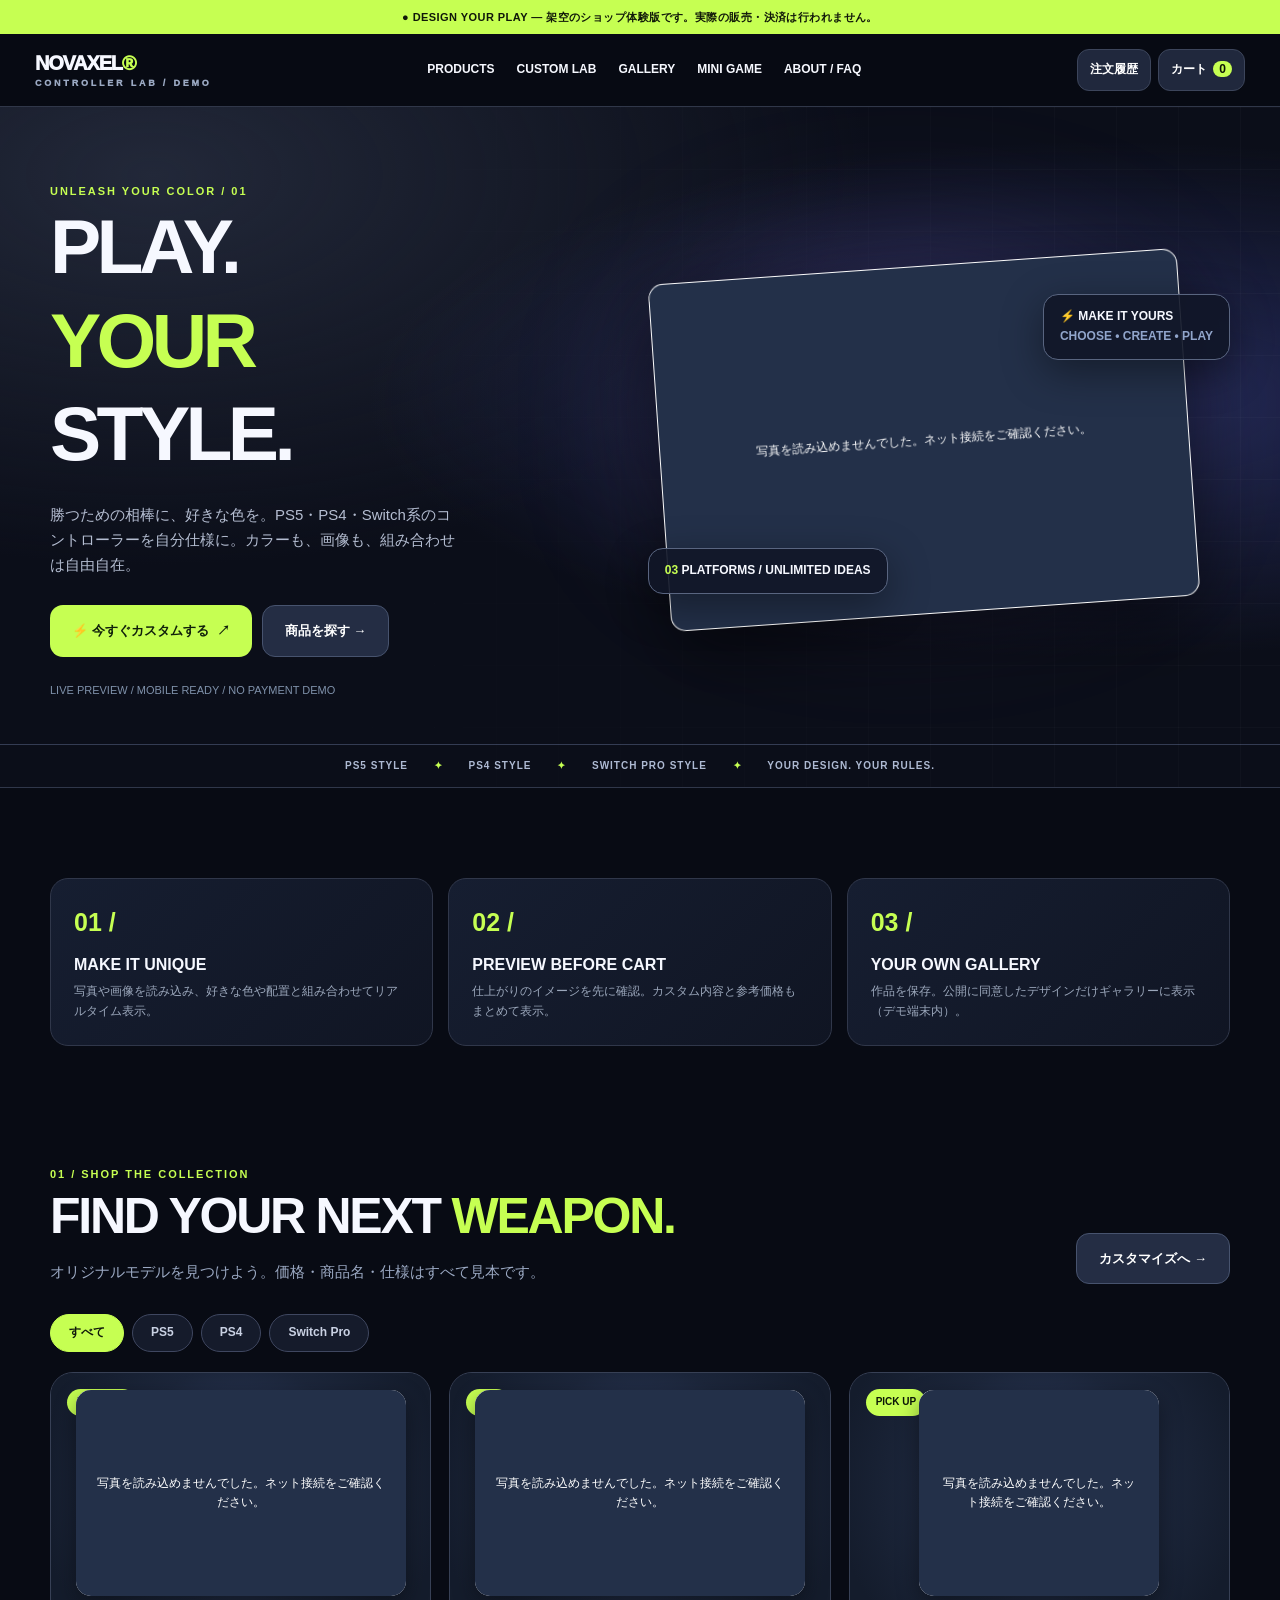
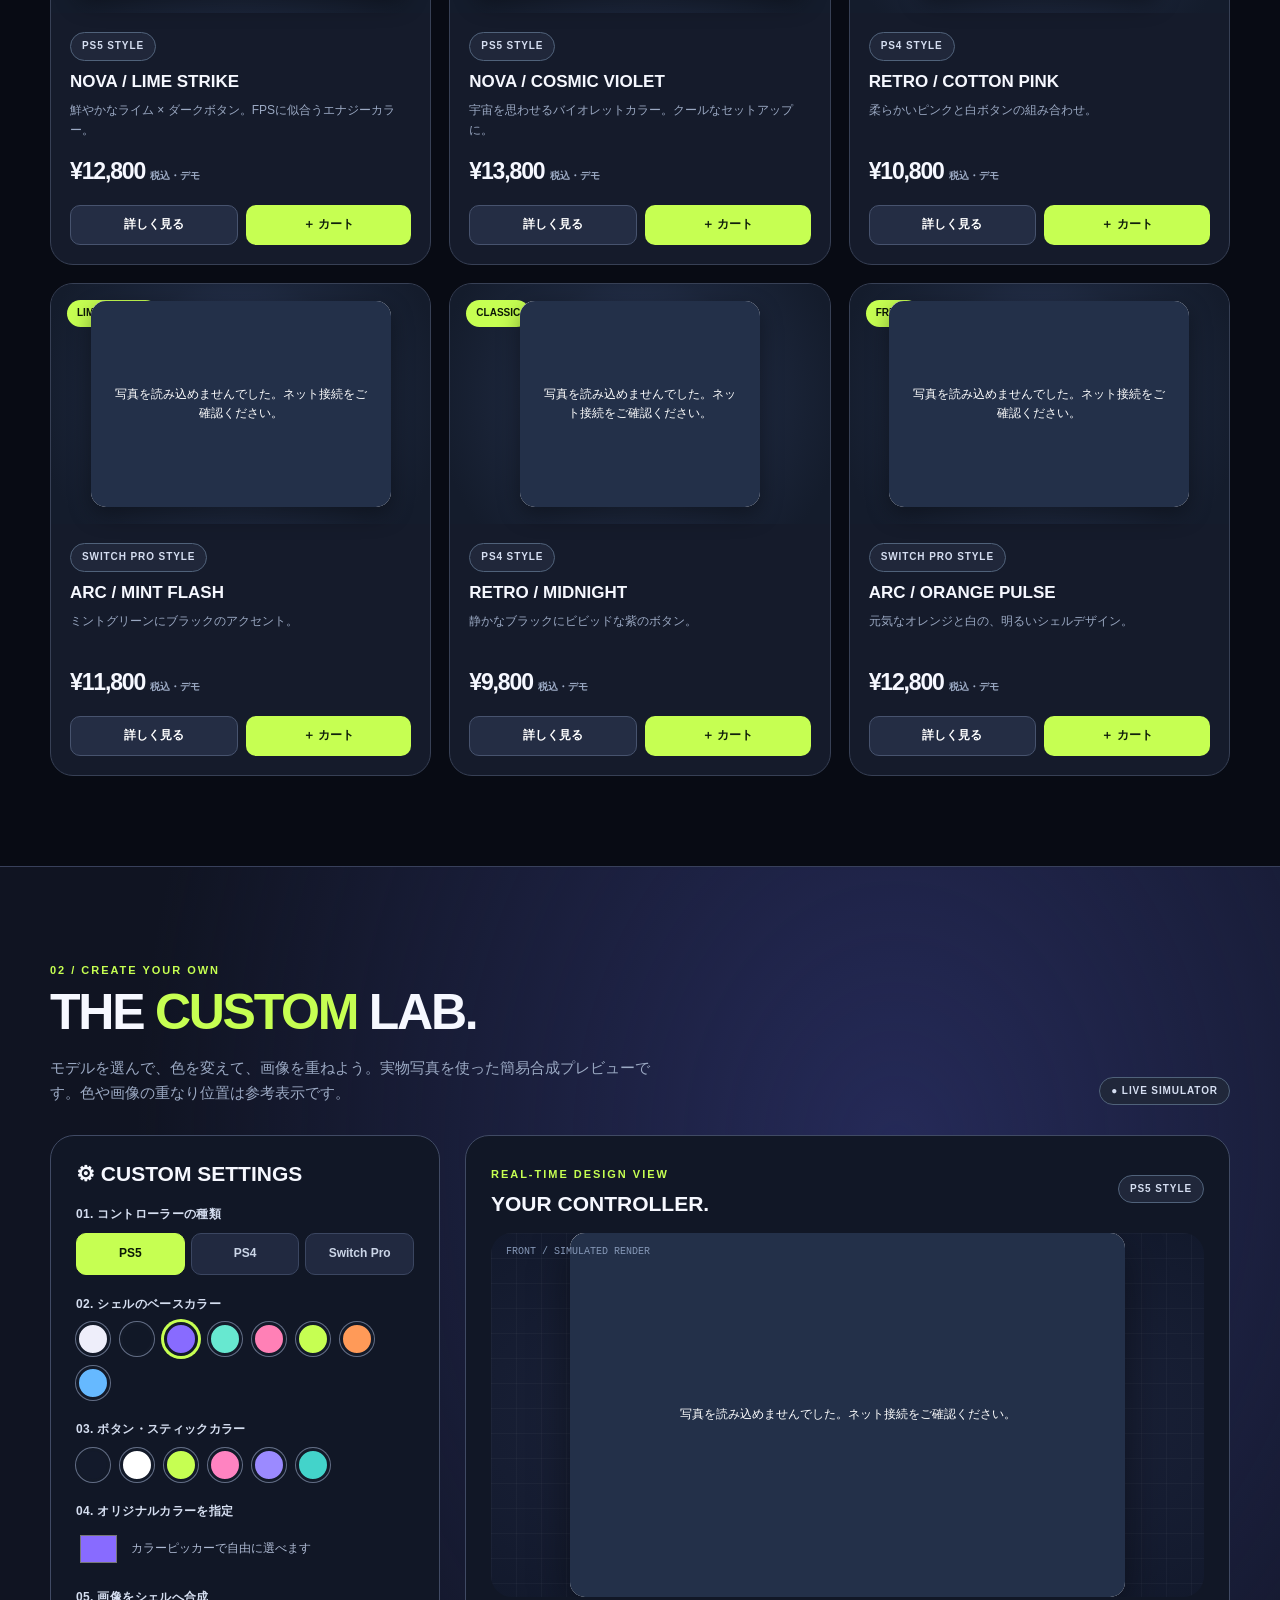
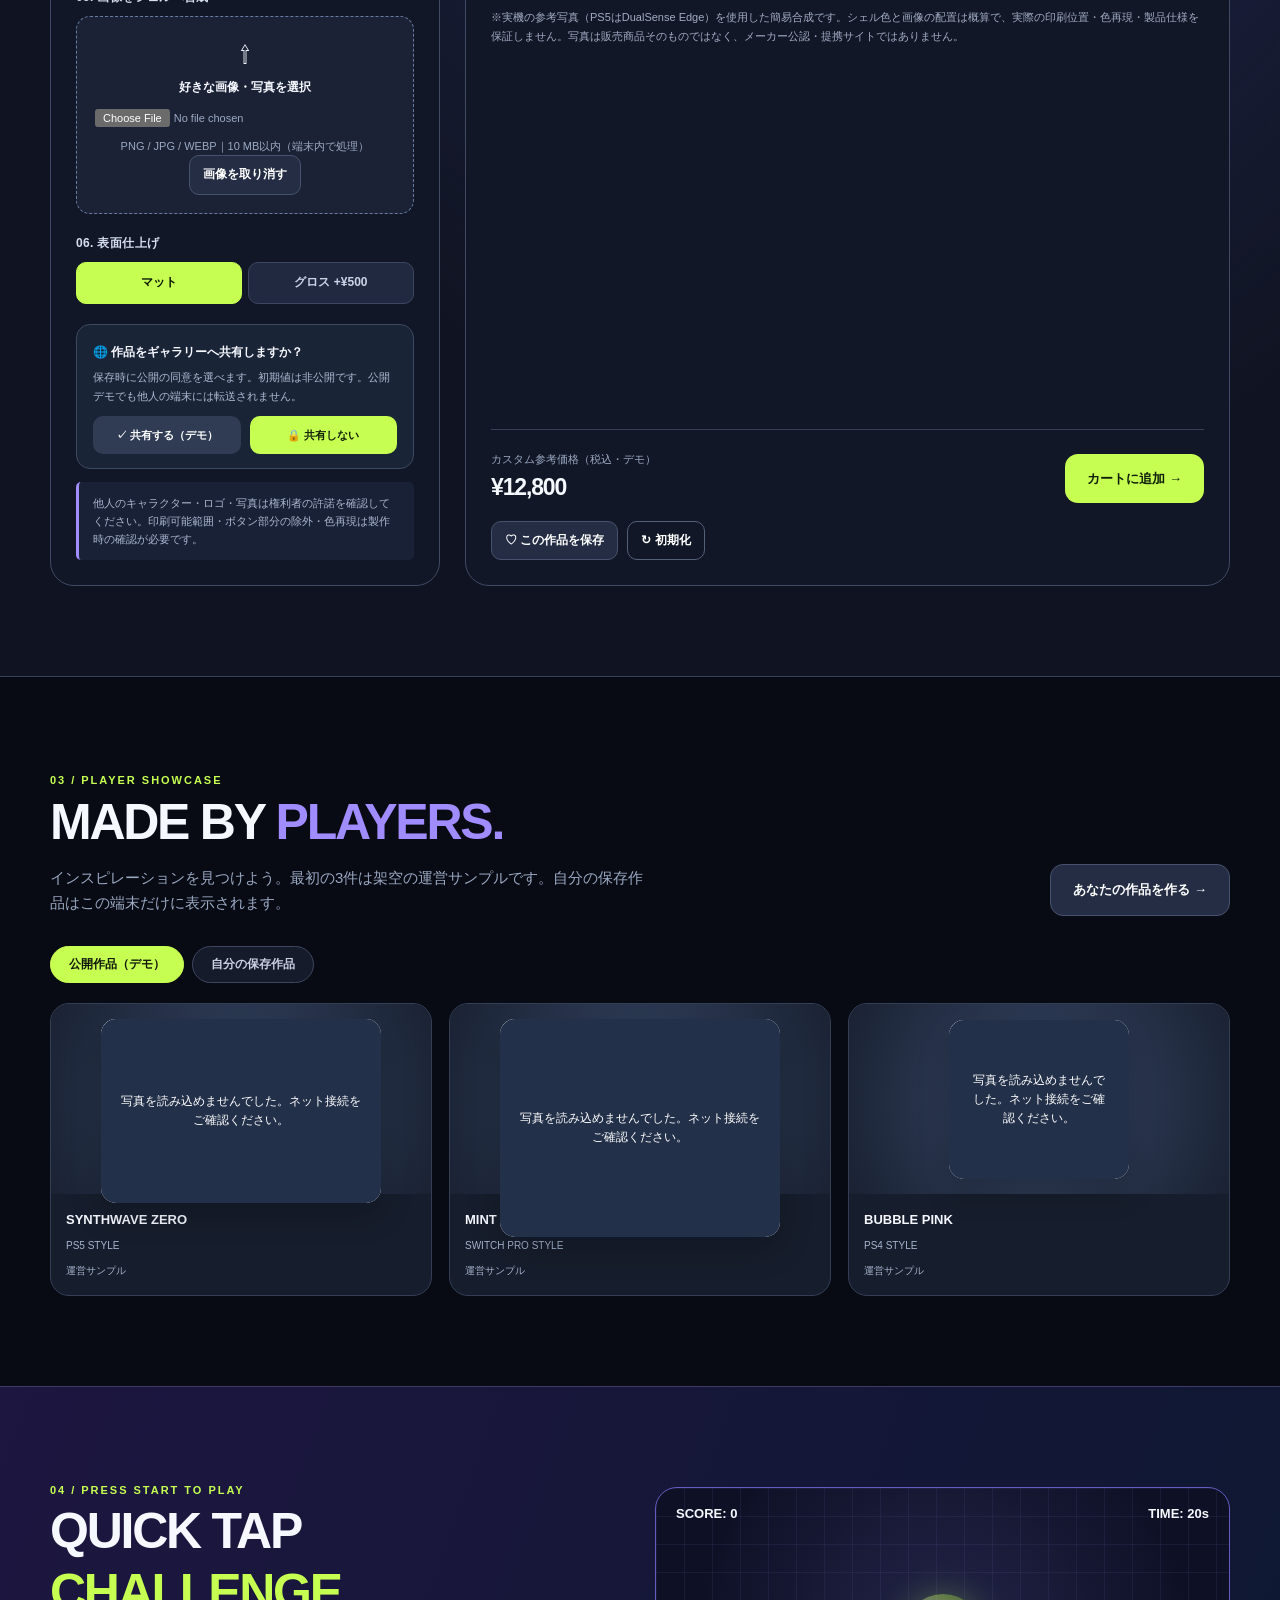
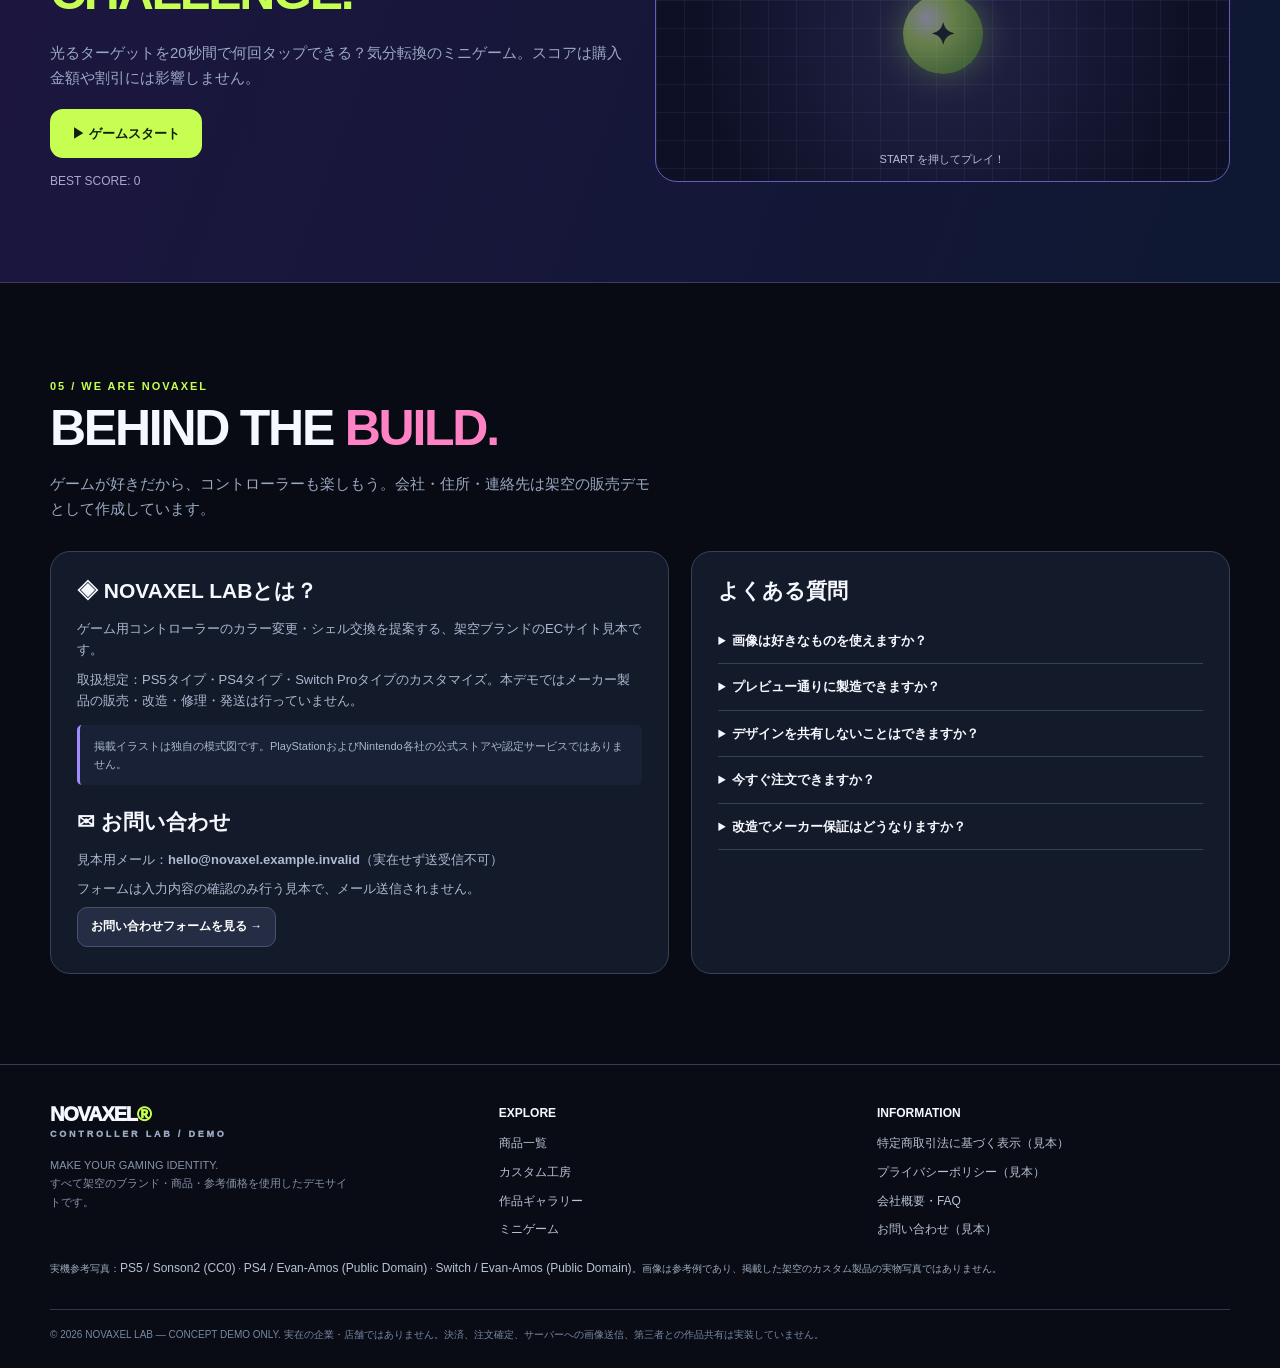
==== commit 0db912dd: "Overlay selected face-button color onto proportional controller photographs" ====
--- a/controller-lab/index.html
+++ b/controller-lab/index.html
@@ -46,6 +46,14 @@
 .cartItem .photo-pad{max-width:100px;border-radius:7px}
 @media(max-width:720px){.heroArt .photo-pad{width:83%;max-width:400px}.previewCanvas .photo-pad{max-width:100%;width:94%}.productVisual .photo-pad{max-height:95%}}
 
+.photo-pad .pad-face-buttons{position:absolute;z-index:4;left:70.1%;top:12%;width:17.4%;height:30%;display:block;pointer-events:none}
+.photo-pad .pad-face-buttons i{position:absolute;display:block;width:26%;aspect-ratio:1;border-radius:50%;background:var(--buttons);border:2px solid #1b2334;box-shadow:inset 0 2px 2px #fff4,0 0 0 1px #fff1;mix-blend-mode:multiply;opacity:.82}
+.photo-pad .pad-face-buttons i:nth-child(1){left:37%;top:0}
+.photo-pad .pad-face-buttons i:nth-child(2){left:72%;top:35%}
+.photo-pad .pad-face-buttons i:nth-child(3){left:37%;top:70%}
+.photo-pad .pad-face-buttons i:nth-child(4){left:2%;top:35%}
+.photo-pad-ps4 .pad-face-buttons{left:72%;top:29%;width:19%;height:25%;transform:rotate(12deg)}
+.photo-pad-switch .pad-face-buttons{left:70%;top:22%;width:18%;height:26%}
 </style>
 </head>
 <body>
@@ -97,6 +105,7 @@
 return '<div class="photo-pad photo-pad-'+p+(finish==="gloss"?' photo-gloss':'')+'" style="--shell:'+sc+';--buttons:'+bc+'" role="img" aria-label="'+title+'の実機参考写真を使った簡易カスタムプレビュー">'
 +'<img loading="lazy" decoding="async" src="'+photos[p]+'" alt="'+title+'の実機参考写真" onerror="this.closest(\'.photo-pad\').classList.add(\'photo-unavailable\')">'
 +'<span class="pad-shell pad-shell-left"></span><span class="pad-shell pad-shell-right"></span>'
++'<span class="pad-face-buttons"><i></i><i></i><i></i><i></i></span>'
 +layer
 +'<span class="pad-color-key"><i style="background:'+sc+'"></i><i style="background:'+bc+'"></i><span>PHOTO MOCKUP</span></span>'
 +'<span class="photo-error">写真を読み込めませんでした。ネット接続をご確認ください。</span></div>';
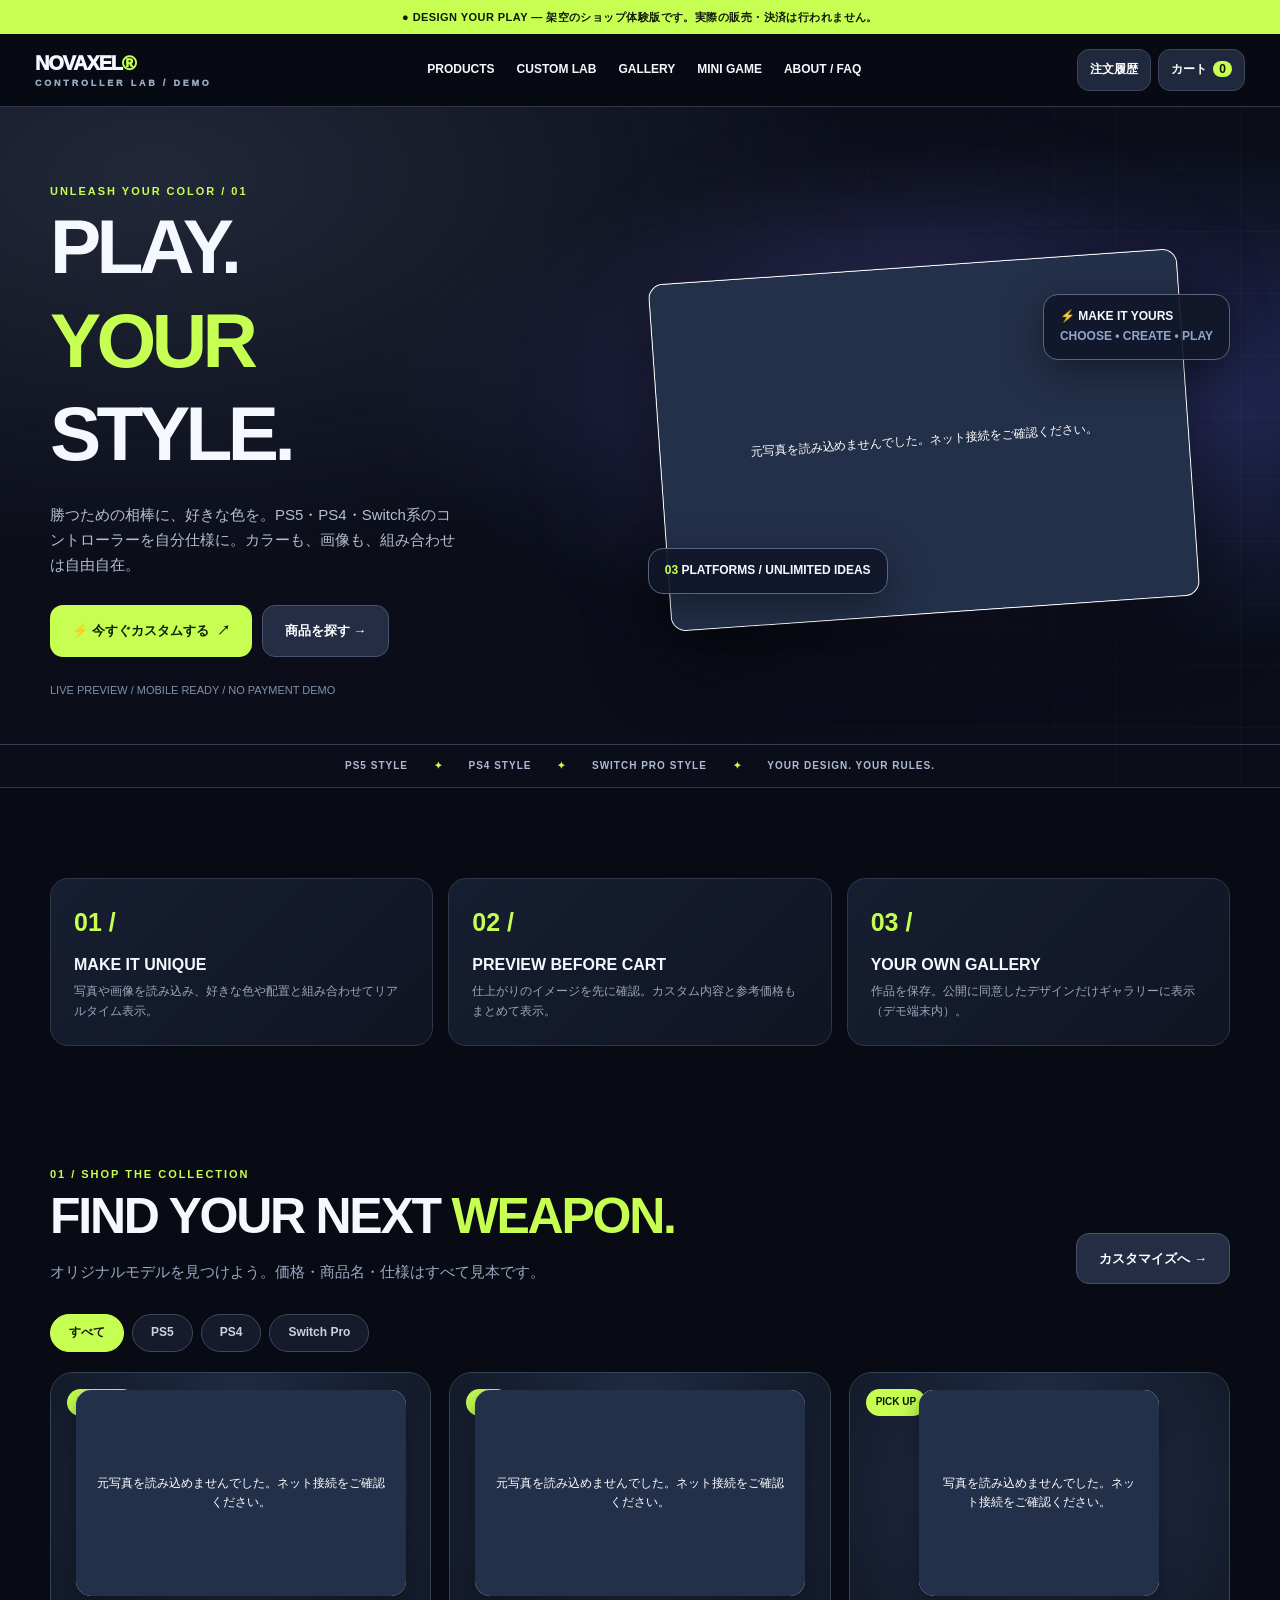
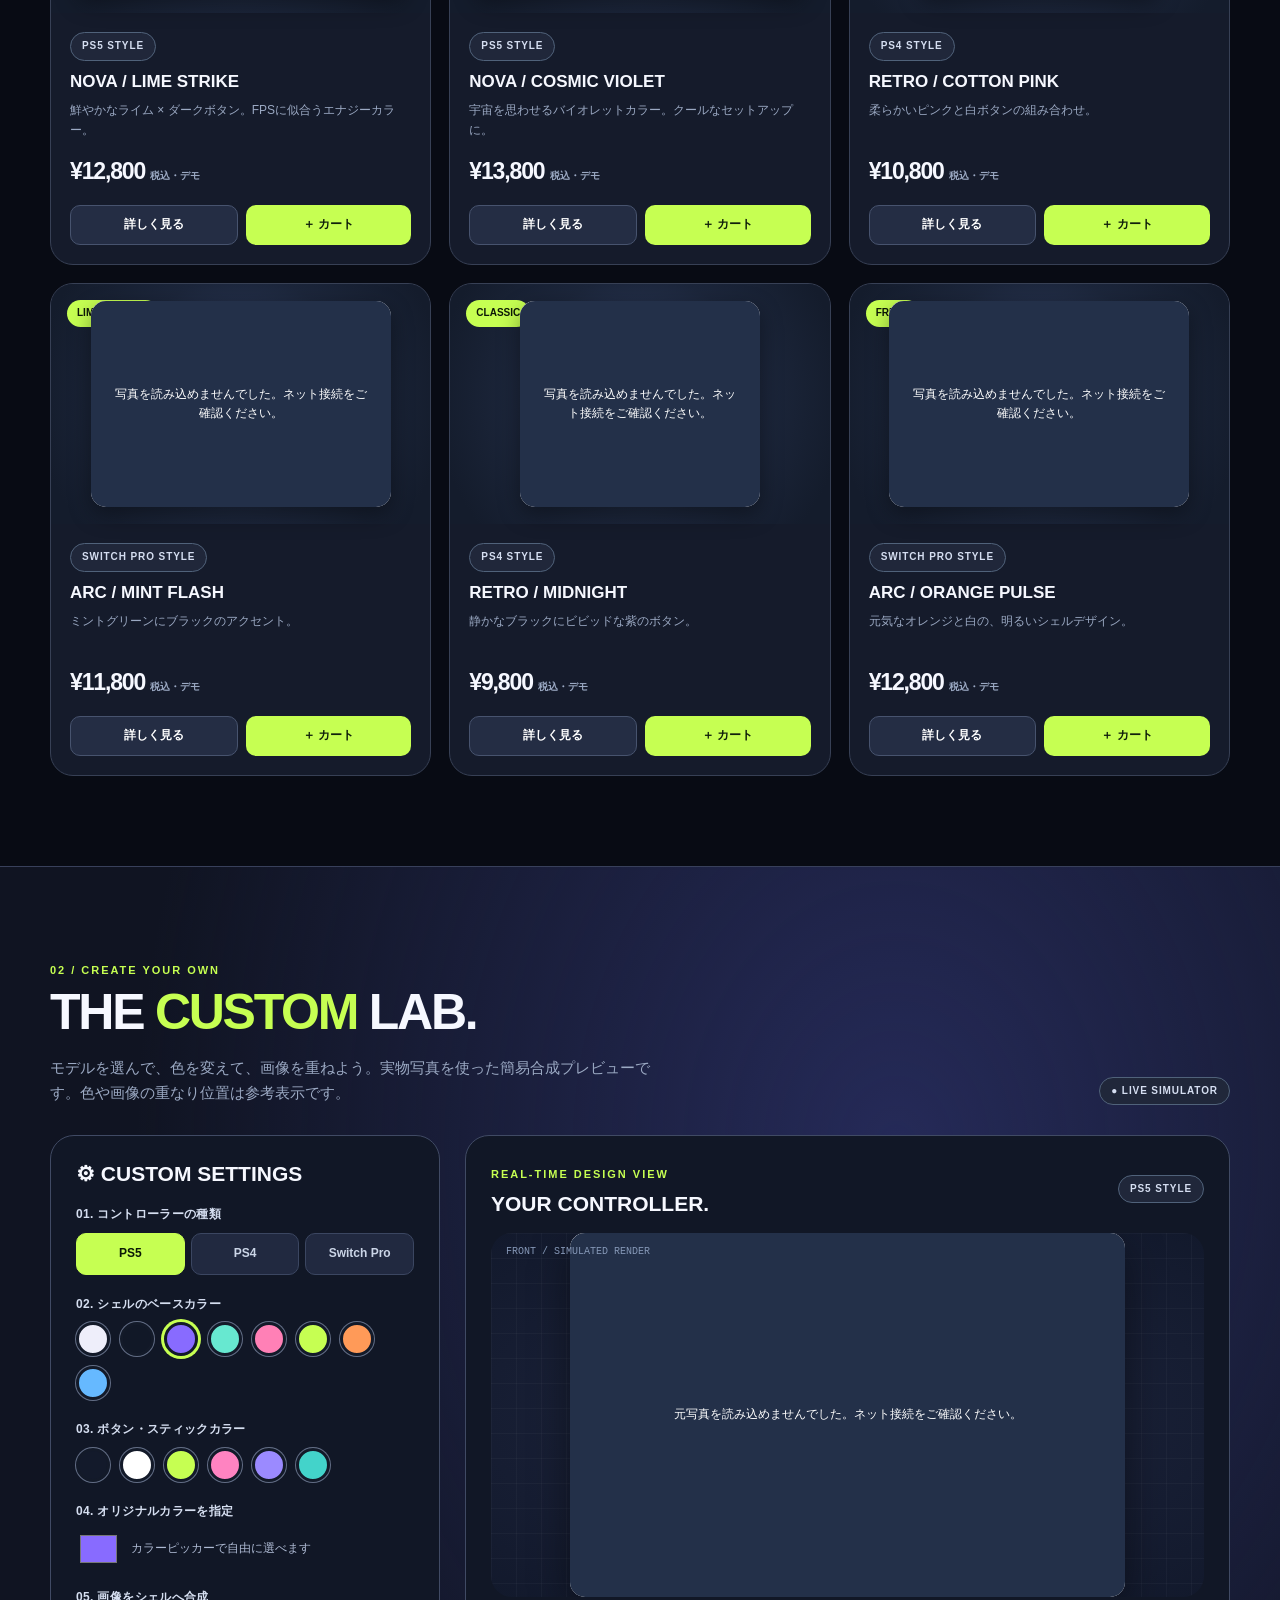
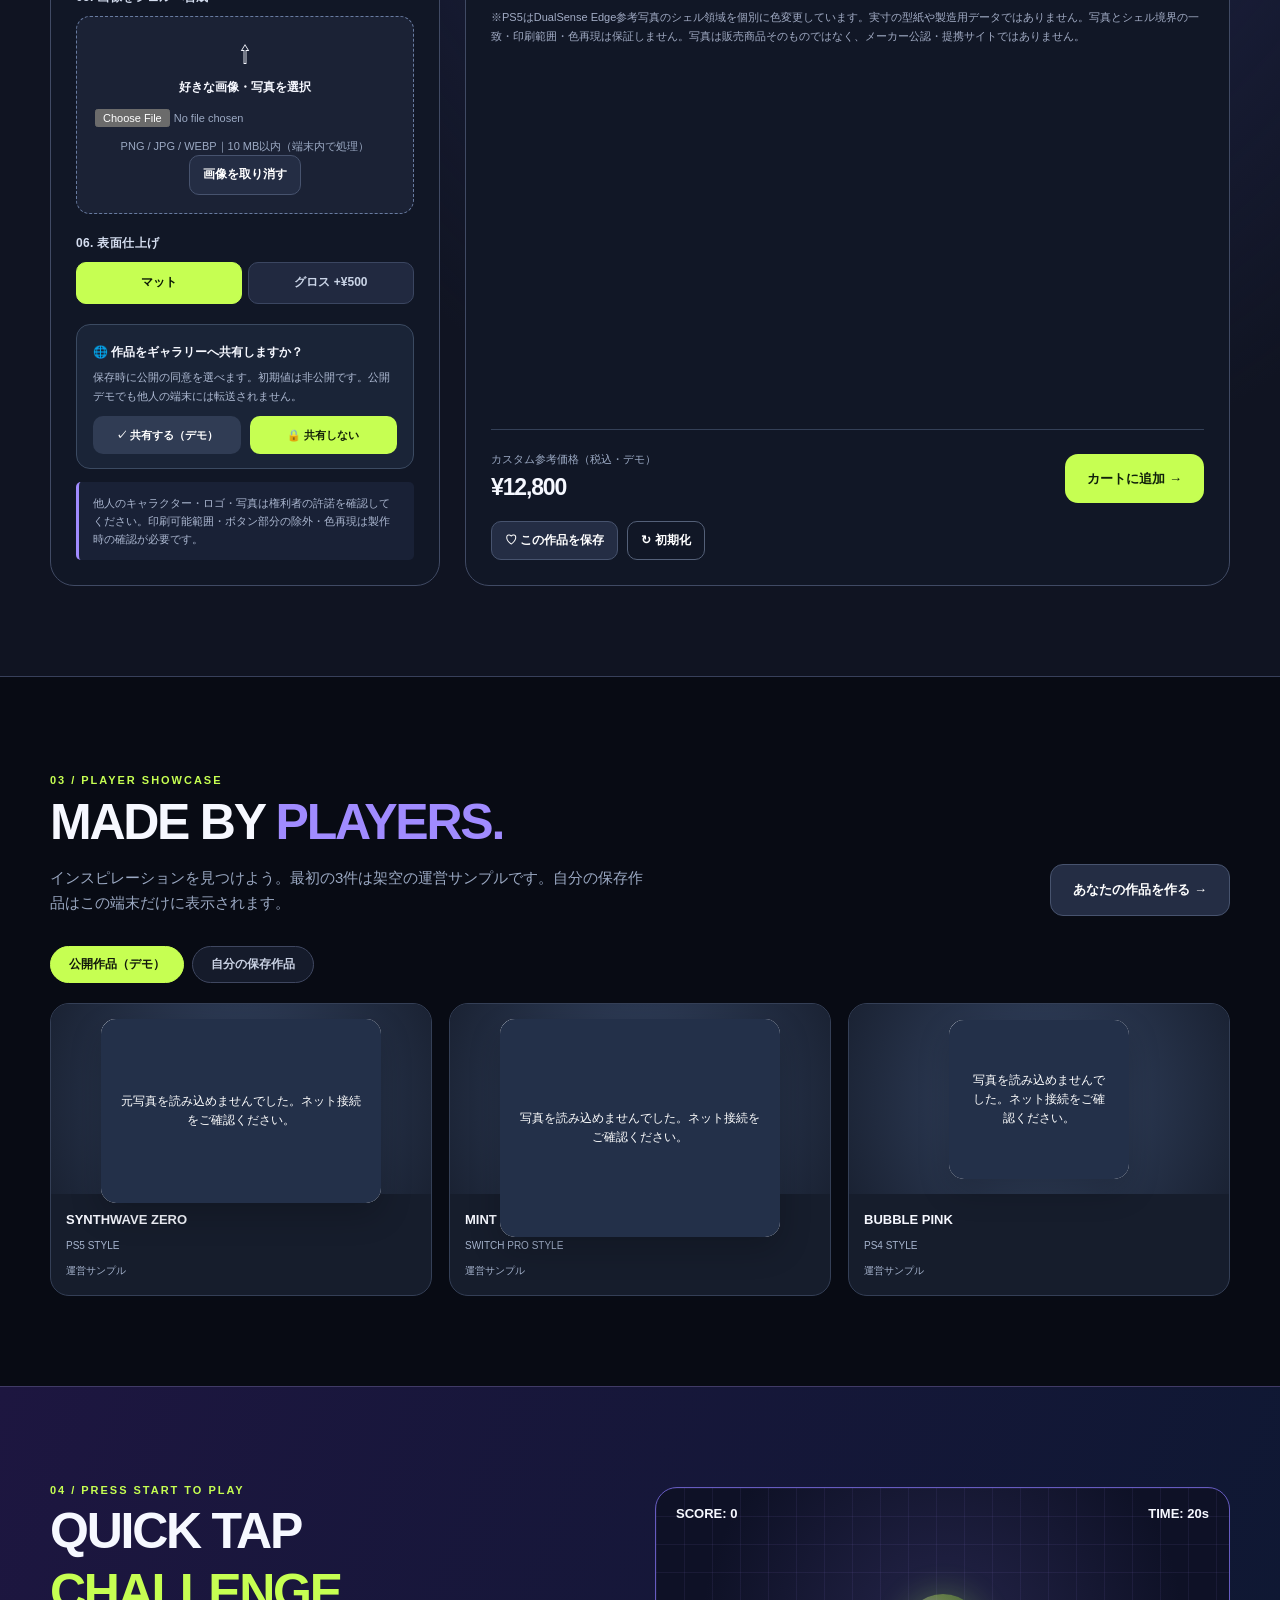
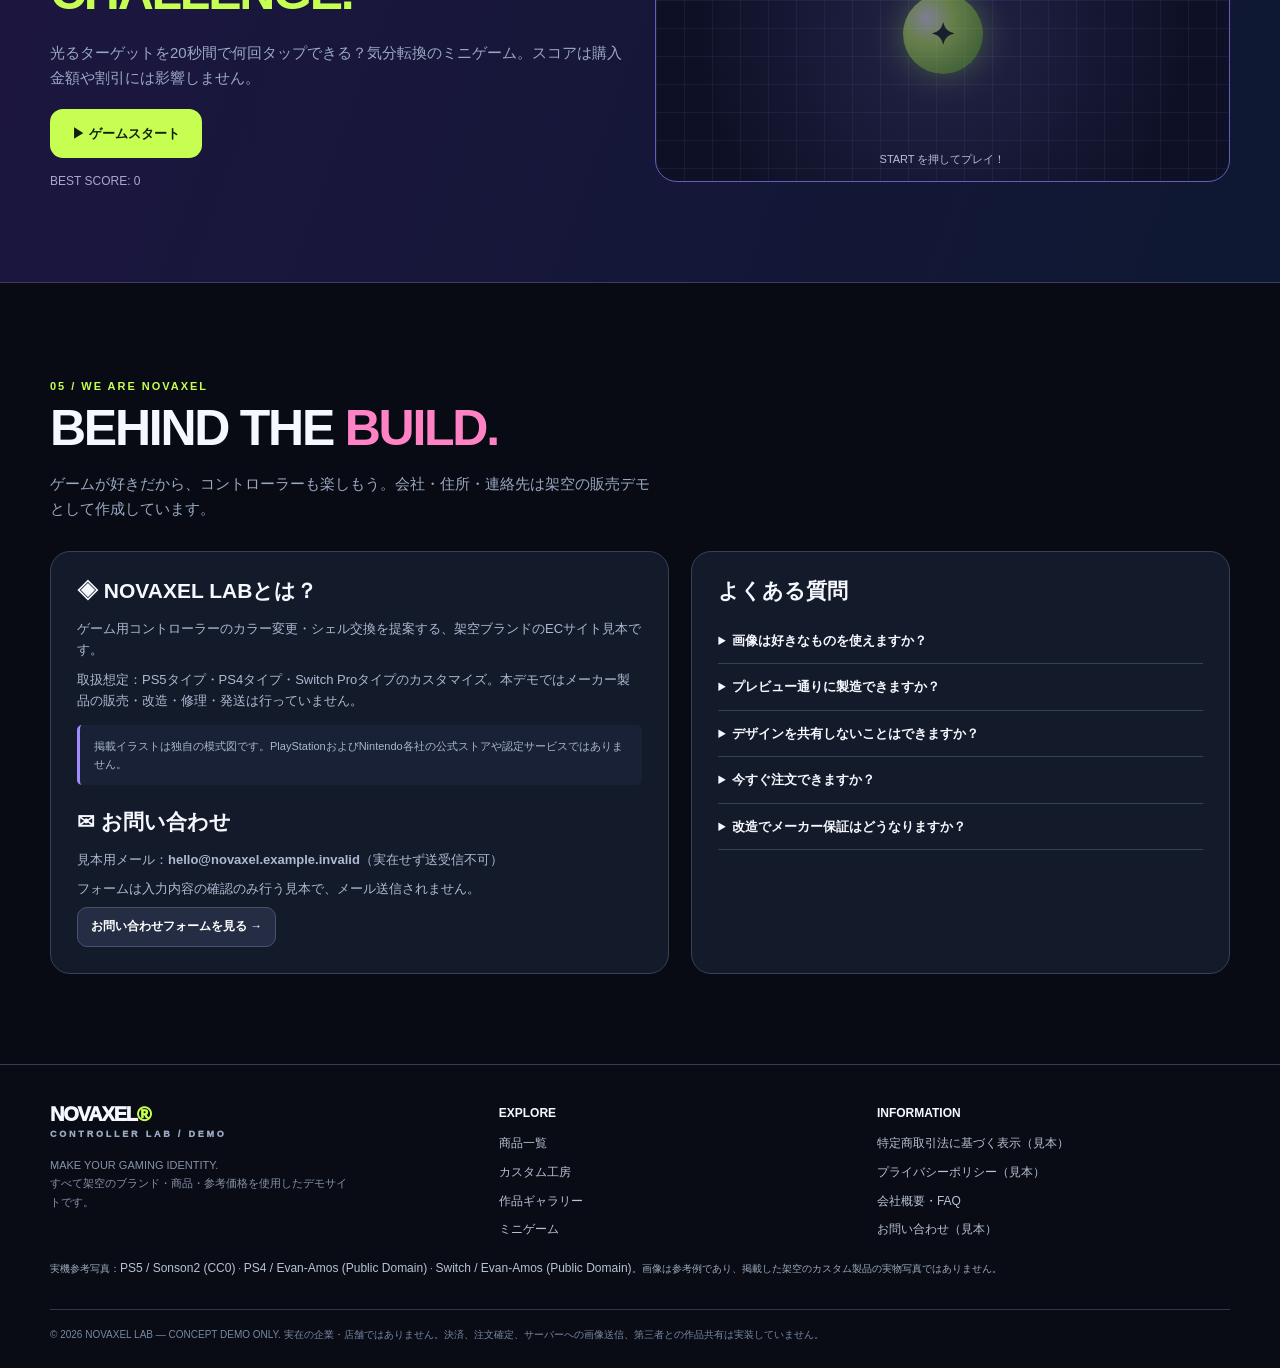
==== commit 2b919c3c: "Refine PS5 shell masks to recolor outer panels while preserving controller details" ====
--- a/controller-lab/index.html
+++ b/controller-lab/index.html
@@ -54,6 +54,16 @@
 .photo-pad .pad-face-buttons i:nth-child(4){left:2%;top:35%}
 .photo-pad-ps4 .pad-face-buttons{left:72%;top:29%;width:19%;height:25%;transform:rotate(12deg)}
 .photo-pad-switch .pad-face-buttons{left:70%;top:22%;width:18%;height:26%}
+
+/* PS5 Edge (1053x692) - dedicated body-panel recoloring, photo shading stays intact. */
+.photo-pad-ps5-refined .ps5-precision-shell{position:absolute;inset:0;width:100%;height:100%;z-index:2;pointer-events:none}
+.photo-pad-ps5-refined .ps5-photo-shading{mix-blend-mode:multiply;opacity:.43;filter:grayscale(1) contrast(1.1)}
+.photo-pad-ps5-refined.photo-gloss .ps5-photo-shading{opacity:.36;filter:grayscale(1) contrast(1.3)}
+.photo-pad-ps5-refined .pad-face-buttons{z-index:3}
+.photo-pad-ps5-refined .pad-face-buttons i{opacity:.60;mix-blend-mode:color;box-shadow:none;border-color:#1b2334aa}
+.photo-pad-ps5-refined .pad-print{display:none}
+.photo-pad-ps5-refined .pad-color-key{z-index:5}
+
 </style>
 </head>
 <body>
@@ -63,7 +73,7 @@
 <section class="hero"><div class="wrap heroInner"><div><div class="eyebrow">UNLEASH YOUR COLOR / 01</div><h1>PLAY.<br><em>YOUR</em><br>STYLE.</h1><p>勝つための相棒に、好きな色を。PS5・PS4・Switch系のコントローラーを自分仕様に。カラーも、画像も、組み合わせは自由自在。</p><div class="heroBtns"><a class="btn btn-primary" href="#custom">⚡ 今すぐカスタムする <span>↗</span></a><a class="btn btn-secondary" href="#shop">商品を探す →</a></div><div style="margin-top:24px;color:#7f91aa;font-size:11px">LIVE PREVIEW  /  MOBILE READY  /  NO PAYMENT DEMO</div></div><div class="heroArt"><div id="heroSvg" aria-label="PS5用コントローラーの実機参考写真"></div><div class="orbitTag one"><b>⚡</b> MAKE IT YOURS<br><small style="color:#91a5cb">CHOOSE • CREATE • PLAY</small></div><div class="orbitTag two"><b>03</b> PLATFORMS / UNLIMITED IDEAS</div></div></div><div class="marquee">PS5 STYLE <b>✦</b> PS4 STYLE <b>✦</b> SWITCH PRO STYLE <b>✦</b> YOUR DESIGN. YOUR RULES.</div></section>
 <section class="section"><div class="wrap"><div class="features"><div class="feature"><strong>01 /</strong><h3>MAKE IT UNIQUE</h3><p>写真や画像を読み込み、好きな色や配置と組み合わせてリアルタイム表示。</p></div><div class="feature"><strong>02 /</strong><h3>PREVIEW BEFORE CART</h3><p>仕上がりのイメージを先に確認。カスタム内容と参考価格もまとめて表示。</p></div><div class="feature"><strong>03 /</strong><h3>YOUR OWN GALLERY</h3><p>作品を保存。公開に同意したデザインだけギャラリーに表示（デモ端末内）。</p></div></div></div></section>
 <section class="section" id="shop" style="padding-top:25px"><div class="wrap"><div class="sectionHead"><div><span class="eyebrow">01 / SHOP THE COLLECTION</span><h2>FIND YOUR NEXT <span style="color:var(--lime)">WEAPON.</span></h2><p class="sub">オリジナルモデルを見つけよう。価格・商品名・仕様はすべて見本です。</p></div><a class="btn btn-secondary" href="#custom">カスタマイズへ →</a></div><div class="filters" id="filters"><button class="chip active" data-filter="all">すべて</button><button class="chip" data-filter="ps5">PS5</button><button class="chip" data-filter="ps4">PS4</button><button class="chip" data-filter="switch">Switch Pro</button></div><div class="products" id="products"></div></div></section>
-<section class="section builderSection" id="custom"><div class="wrap"><div class="sectionHead"><div><span class="eyebrow">02 / CREATE YOUR OWN</span><h2>THE <span style="color:var(--lime)">CUSTOM</span> LAB.</h2><p class="sub">モデルを選んで、色を変えて、画像を重ねよう。実物写真を使った簡易合成プレビューです。色や画像の重なり位置は参考表示です。</p></div><span class="pill">● LIVE SIMULATOR</span></div><div class="builder"><div class="builderControls"><h3>⚙ CUSTOM SETTINGS</h3><div class="formline"><span class="label">01. コントローラーの種類</span><div class="seg" id="platformSeg"><button class="active" data-platform="ps5">PS5</button><button data-platform="ps4">PS4</button><button data-platform="switch">Switch Pro</button></div></div><div class="formline"><span class="label">02. シェルのベースカラー</span><div class="swatches" id="shellSwatches"></div></div><div class="formline"><span class="label">03. ボタン・スティックカラー</span><div class="swatches" id="buttonSwatches"></div></div><div class="formline"><span class="label">04. オリジナルカラーを指定</span><div class="colorrow"><input id="customColor" type="color" value="#886bff" aria-label="シェルの色を自由に指定"><span>カラーピッカーで自由に選べます</span></div></div><div class="formline"><span class="label">05. 画像をシェルへ合成</span><div class="dropzone"><div style="font-size:24px">⇧</div><strong style="font-size:12px">好きな画像・写真を選択</strong><input id="imageInput" type="file" accept="image/png,image/jpeg,image/webp" aria-label="カスタムシェル用画像を選ぶ"><p>PNG / JPG / WEBP｜10 MB以内（端末内で処理）</p><button class="btn btn-secondary btn-sm" id="clearImage" type="button">画像を取り消す</button></div><div id="imageTools" class="hidden"><div class="rangeLine"><label for="scaleInput">拡大率</label><input id="scaleInput" type="range" min="70" max="220" value="115"><output id="scaleOut">115%</output></div><div class="rangeLine"><label for="xInput">左右位置</label><input id="xInput" type="range" min="-200" max="200" value="0"><output id="xOut">0</output></div><div class="rangeLine"><label for="yInput">上下位置</label><input id="yInput" type="range" min="-130" max="130" value="0"><output id="yOut">0</output></div></div></div><div class="formline"><span class="label">06. 表面仕上げ</span><div class="seg" id="finishSeg"><button data-finish="matte" class="active">マット</button><button data-finish="gloss">グロス +¥500</button></div></div><div class="sharing"><strong>🌐 作品をギャラリーへ共有しますか？</strong><p>保存時に公開の同意を選べます。初期値は非公開です。公開デモでも他人の端末には転送されません。</p><div class="shareBtns" id="shareSeg"><button data-share="public">✓ 共有する（デモ）</button><button data-share="private" class="selected">🔒 共有しない</button></div></div><div class="note">他人のキャラクター・ロゴ・写真は権利者の許諾を確認してください。印刷可能範囲・ボタン部分の除外・色再現は製作時の確認が必要です。</div></div><div class="previewBox"><div><div class="previewTop"><div><span class="eyebrow">REAL-TIME DESIGN VIEW</span><h3 style="margin-top:5px">YOUR CONTROLLER.</h3></div><span class="pill" id="platformLabel">PS5 STYLE</span></div><div class="previewCanvas"><div class="corner">FRONT / SIMULATED RENDER</div><div id="mainPreview" style="width:100%;display:grid;place-items:center"></div></div><p class="previewFoot">※実機の参考写真（PS5はDualSense Edge）を使用した簡易合成です。シェル色と画像の配置は概算で、実際の印刷位置・色再現・製品仕様を保証しません。写真は販売商品そのものではなく、メーカー公認・提携サイトではありません。</p></div><div><div class="priceBox"><div><div class="muted" style="font-size:11px">カスタム参考価格（税込・デモ）</div><div class="price" id="buildPrice">¥12,800</div></div><button id="builderCart" class="btn btn-primary">カートに追加 →</button></div><div style="display:flex;gap:9px;flex-wrap:wrap;margin-top:14px"><button class="btn btn-secondary btn-sm" onclick="saveDesign()">♡ この作品を保存</button><button class="btn btn-ghost btn-sm" onclick="resetDesign()">↻ 初期化</button></div></div></div></div></div></section>
+<section class="section builderSection" id="custom"><div class="wrap"><div class="sectionHead"><div><span class="eyebrow">02 / CREATE YOUR OWN</span><h2>THE <span style="color:var(--lime)">CUSTOM</span> LAB.</h2><p class="sub">モデルを選んで、色を変えて、画像を重ねよう。実物写真を使った簡易合成プレビューです。色や画像の重なり位置は参考表示です。</p></div><span class="pill">● LIVE SIMULATOR</span></div><div class="builder"><div class="builderControls"><h3>⚙ CUSTOM SETTINGS</h3><div class="formline"><span class="label">01. コントローラーの種類</span><div class="seg" id="platformSeg"><button class="active" data-platform="ps5">PS5</button><button data-platform="ps4">PS4</button><button data-platform="switch">Switch Pro</button></div></div><div class="formline"><span class="label">02. シェルのベースカラー</span><div class="swatches" id="shellSwatches"></div></div><div class="formline"><span class="label">03. ボタン・スティックカラー</span><div class="swatches" id="buttonSwatches"></div></div><div class="formline"><span class="label">04. オリジナルカラーを指定</span><div class="colorrow"><input id="customColor" type="color" value="#886bff" aria-label="シェルの色を自由に指定"><span>カラーピッカーで自由に選べます</span></div></div><div class="formline"><span class="label">05. 画像をシェルへ合成</span><div class="dropzone"><div style="font-size:24px">⇧</div><strong style="font-size:12px">好きな画像・写真を選択</strong><input id="imageInput" type="file" accept="image/png,image/jpeg,image/webp" aria-label="カスタムシェル用画像を選ぶ"><p>PNG / JPG / WEBP｜10 MB以内（端末内で処理）</p><button class="btn btn-secondary btn-sm" id="clearImage" type="button">画像を取り消す</button></div><div id="imageTools" class="hidden"><div class="rangeLine"><label for="scaleInput">拡大率</label><input id="scaleInput" type="range" min="70" max="220" value="115"><output id="scaleOut">115%</output></div><div class="rangeLine"><label for="xInput">左右位置</label><input id="xInput" type="range" min="-200" max="200" value="0"><output id="xOut">0</output></div><div class="rangeLine"><label for="yInput">上下位置</label><input id="yInput" type="range" min="-130" max="130" value="0"><output id="yOut">0</output></div></div></div><div class="formline"><span class="label">06. 表面仕上げ</span><div class="seg" id="finishSeg"><button data-finish="matte" class="active">マット</button><button data-finish="gloss">グロス +¥500</button></div></div><div class="sharing"><strong>🌐 作品をギャラリーへ共有しますか？</strong><p>保存時に公開の同意を選べます。初期値は非公開です。公開デモでも他人の端末には転送されません。</p><div class="shareBtns" id="shareSeg"><button data-share="public">✓ 共有する（デモ）</button><button data-share="private" class="selected">🔒 共有しない</button></div></div><div class="note">他人のキャラクター・ロゴ・写真は権利者の許諾を確認してください。印刷可能範囲・ボタン部分の除外・色再現は製作時の確認が必要です。</div></div><div class="previewBox"><div><div class="previewTop"><div><span class="eyebrow">REAL-TIME DESIGN VIEW</span><h3 style="margin-top:5px">YOUR CONTROLLER.</h3></div><span class="pill" id="platformLabel">PS5 STYLE</span></div><div class="previewCanvas"><div class="corner">FRONT / SIMULATED RENDER</div><div id="mainPreview" style="width:100%;display:grid;place-items:center"></div></div><p class="previewFoot">※PS5はDualSense Edge参考写真のシェル領域を個別に色変更しています。実寸の型紙や製造用データではありません。写真とシェル境界の一致・印刷範囲・色再現は保証しません。写真は販売商品そのものではなく、メーカー公認・提携サイトではありません。</p></div><div><div class="priceBox"><div><div class="muted" style="font-size:11px">カスタム参考価格（税込・デモ）</div><div class="price" id="buildPrice">¥12,800</div></div><button id="builderCart" class="btn btn-primary">カートに追加 →</button></div><div style="display:flex;gap:9px;flex-wrap:wrap;margin-top:14px"><button class="btn btn-secondary btn-sm" onclick="saveDesign()">♡ この作品を保存</button><button class="btn btn-ghost btn-sm" onclick="resetDesign()">↻ 初期化</button></div></div></div></div></div></section>
 <section class="section" id="gallery"><div class="wrap"><div class="sectionHead"><div><span class="eyebrow">03 / PLAYER SHOWCASE</span><h2>MADE BY <span style="color:var(--purple)">PLAYERS.</span></h2><p class="sub">インスピレーションを見つけよう。最初の3件は架空の運営サンプルです。自分の保存作品はこの端末だけに表示されます。</p></div><a href="#custom" class="btn btn-secondary">あなたの作品を作る →</a></div><div class="filters" id="galleryFilters"><button class="chip active" data-gallery="public">公開作品（デモ）</button><button class="chip" data-gallery="own">自分の保存作品</button></div><div class="gallery" id="galleryGrid"></div></div></section>
 <section class="section gameSection" id="game"><div class="wrap gameGrid"><div><span class="eyebrow">04 / PRESS START TO PLAY</span><h2>QUICK TAP<br><span style="color:var(--lime)">CHALLENGE.</span></h2><p class="sub" style="margin:18px 0">光るターゲットを20秒間で何回タップできる？気分転換のミニゲーム。スコアは購入金額や割引には影響しません。</p><button class="btn btn-primary" onclick="startGame()" id="startGame">▶ ゲームスタート</button><div style="font-size:12px;color:#aaa7d0;margin-top:14px" id="bestScore">BEST SCORE: 0</div></div><div class="gameBoard" id="gameBoard"><div class="gameScore">SCORE: <span id="score">0</span></div><div class="gameClock">TIME: <span id="seconds">20</span>s</div><button class="target" id="target" disabled onclick="tapTarget()" aria-label="光るターゲットをタップ">✦</button><div class="gameMsg" id="gameMsg">START を押してプレイ！</div></div></div></section>
 <section class="section" id="about"><div class="wrap"><div class="sectionHead"><div><span class="eyebrow">05 / WE ARE NOVAXEL</span><h2>BEHIND THE <span style="color:var(--pink)">BUILD.</span></h2><p class="sub">ゲームが好きだから、コントローラーも楽しもう。会社・住所・連絡先は架空の販売デモとして作成しています。</p></div></div><div class="aboutGrid"><div class="infoCard"><h3>◈ NOVAXEL LABとは？</h3><p>ゲーム用コントローラーのカラー変更・シェル交換を提案する、架空ブランドのECサイト見本です。</p><p>取扱想定：PS5タイプ・PS4タイプ・Switch Proタイプのカスタマイズ。本デモではメーカー製品の販売・改造・修理・発送は行っていません。</p><div class="note">掲載イラストは独自の模式図です。PlayStationおよびNintendo各社の公式ストアや認定サービスではありません。</div><h3 style="margin-top:24px">✉ お問い合わせ</h3><p>見本用メール：<strong>hello@novaxel.example.invalid</strong>（実在せず送受信不可）</p><p>フォームは入力内容の確認のみ行う見本で、メール送信されません。</p><button class="btn btn-secondary btn-sm" onclick="openContact()">お問い合わせフォームを見る →</button></div><div class="infoCard"><h3>よくある質問</h3><div class="faqItem"><details><summary>画像は好きなものを使えますか？</summary><p>自分で権利を保有する画像、または権利者から利用許諾を得た画像を想定しています。第三者のゲームキャラやロゴの無断販売・公開には注意が必要です。</p></details></div><div class="faqItem"><details><summary>プレビュー通りに製造できますか？</summary><p>現段階では概念図です。実物に製造する際には、対応コントローラーの型式ごとに実測して印刷範囲と位置合わせが必要です。</p></details></div><div class="faqItem"><details><summary>デザインを共有しないことはできますか？</summary><p>はい。初期設定は非公開。公開を選んだものだけ、このブラウザのデモギャラリーへ表示されます。サーバー上への投稿は行いません。</p></details></div><div class="faqItem"><details><summary>今すぐ注文できますか？</summary><p>いいえ。カート・購入確認・履歴は操作を試すための見本で、決済や注文の送信は行いません。</p></details></div><div class="faqItem"><details><summary>改造でメーカー保証はどうなりますか？</summary><p>分解・改造を行った製品は、メーカーによって修理・保証の対象外となる場合があります。実販売前に各社の最新規定をご確認ください。</p></details></div></div></div></div></section>
@@ -101,6 +111,30 @@
 };
 var title=titlePlatform(p);
 var uploaded=typeof art==="string"&&/^data:image\/jpeg;base64,[A-Za-z0-9+/=]+$/.test(art)&&art.length<800000?art:null;
+if(p==="ps5"){
+ var maskId="ps5m"+Math.random().toString(36).slice(2,10);
+ // Calibrated to the 1053 x 692 reference photograph. Preserve D-pad, sticks and touchpad.
+ var leftPath="M129 122 C175 96 239 86 295 99 L340 114 Q338 151 316 188 Q294 213 300 265 Q297 290 281 335 Q257 385 237 448 Q203 557 159 603 Q128 637 92 610 Q43 585 35 516 Q26 455 43 358 L57 270 Q69 174 129 122 Z";
+ var cover='<path d="'+leftPath+'" fill="white"/><path d="'+leftPath+'" transform="translate(1053 0) scale(-1 1)" fill="white"/>';
+ var holes='<ellipse cx="238" cy="259" rx="66" ry="73" fill="black"/><ellipse cx="815" cy="259" rx="66" ry="73" fill="black"/>'
+ +'<ellipse cx="357" cy="373" rx="80" ry="76" fill="black"/><ellipse cx="696" cy="373" rx="80" ry="76" fill="black"/>'
+ +'<path d="M316 92 H737 V255 H316 Z" fill="black"/>';
+ var picture='<svg class="ps5-precision-shell" viewBox="0 0 1053 692" preserveAspectRatio="none" xmlns="http://www.w3.org/2000/svg" aria-hidden="true">'
+ +'<defs><mask id="'+maskId+'" maskUnits="userSpaceOnUse" x="0" y="0" width="1053" height="692">'
+ +'<rect width="1053" height="692" fill="black"/>'+cover+holes+'</mask></defs>'
+ +'<g mask="url(#'+maskId+')">'
+ +'<rect width="1053" height="692" fill="'+sc+'"/>'
+ +'<image class="ps5-photo-shading" href="'+photos.ps5+'" x="0" y="0" width="1053" height="692" preserveAspectRatio="none"/>'
+ +(uploaded?'<image href="'+uploaded+'" x="'+(526-450*(Number(scale)||115)/100+Number(x||0))+'" y="'+(342-295*(Number(scale)||115)/100+Number(y||0))+'" width="'+(900*(Number(scale)||115)/100)+'" height="'+(590*(Number(scale)||115)/100)+'" preserveAspectRatio="xMidYMid slice" opacity=".85"/>':'')
+ +'</g></svg>';
+ return '<div class="photo-pad photo-pad-ps5 photo-pad-ps5-refined'+(finish==="gloss"?' photo-gloss':'')+'" style="--shell:'+sc+';--buttons:'+bc+'" role="img" aria-label="PS5 DualSense Edge 参考写真の専用シェル色変更プレビュー">'
+ +'<img loading="lazy" decoding="async" src="'+photos.ps5+'" alt="PS5 DualSense Edge 参考写真" onerror="this.closest(\'.photo-pad\').classList.add(\'photo-unavailable\')">'
+ +picture
+ +'<span class="pad-face-buttons"><i></i><i></i><i></i><i></i></span>'
+ +'<span class="pad-color-key"><i style="background:'+sc+'"></i><i style="background:'+bc+'"></i><span>PS5 SHELL SIM</span></span>'
+ +'<span class="photo-error">元写真を読み込めませんでした。ネット接続をご確認ください。</span></div>';
+}
+
 var layer=uploaded?'<span class="pad-print" style="background-image:url('+uploaded+');background-size:'+Math.max(70,Math.min(450,Number(scale)*1.4||115))+'% auto;background-position:calc(50% + '+Math.max(-130,Math.min(130,Number(x)||0))+'px) calc(50% + '+Math.max(-130,Math.min(130,Number(y)||0))+'px)"></span>':'';
 return '<div class="photo-pad photo-pad-'+p+(finish==="gloss"?' photo-gloss':'')+'" style="--shell:'+sc+';--buttons:'+bc+'" role="img" aria-label="'+title+'の実機参考写真を使った簡易カスタムプレビュー">'
 +'<img loading="lazy" decoding="async" src="'+photos[p]+'" alt="'+title+'の実機参考写真" onerror="this.closest(\'.photo-pad\').classList.add(\'photo-unavailable\')">'
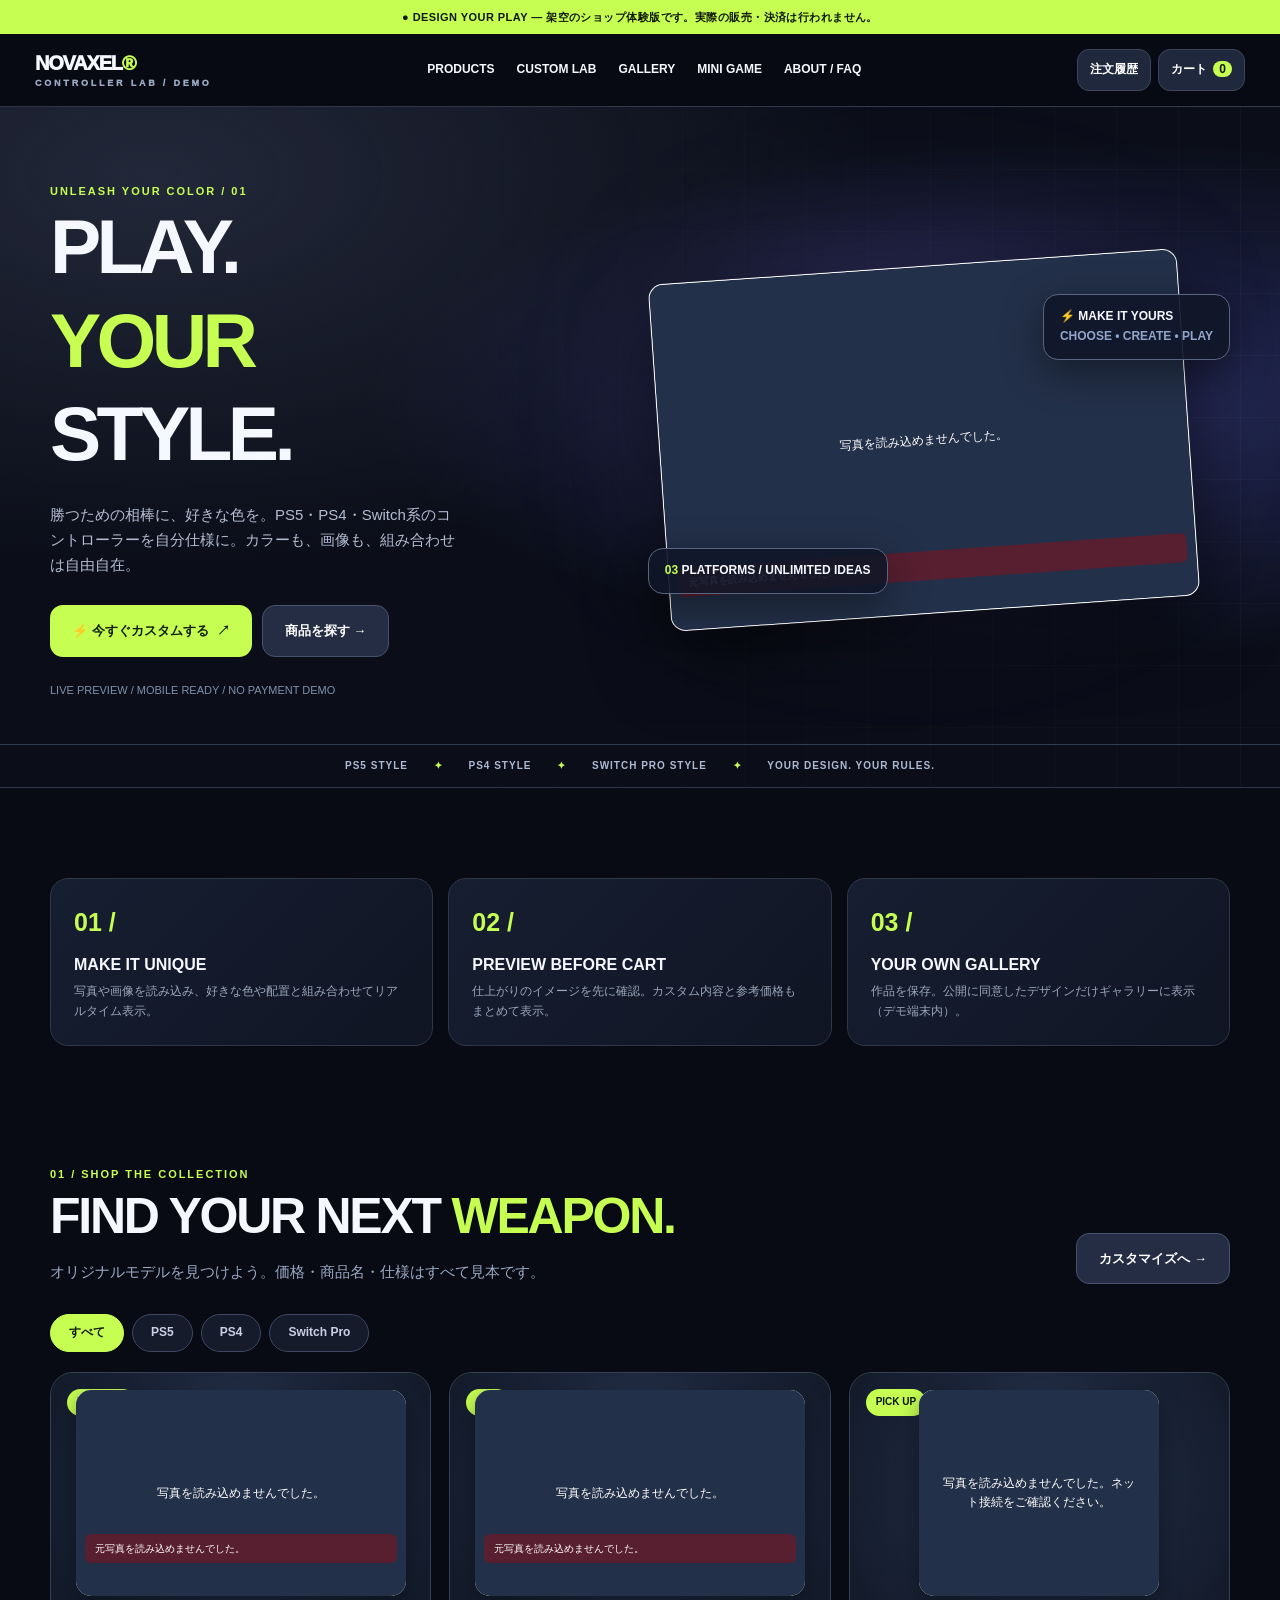
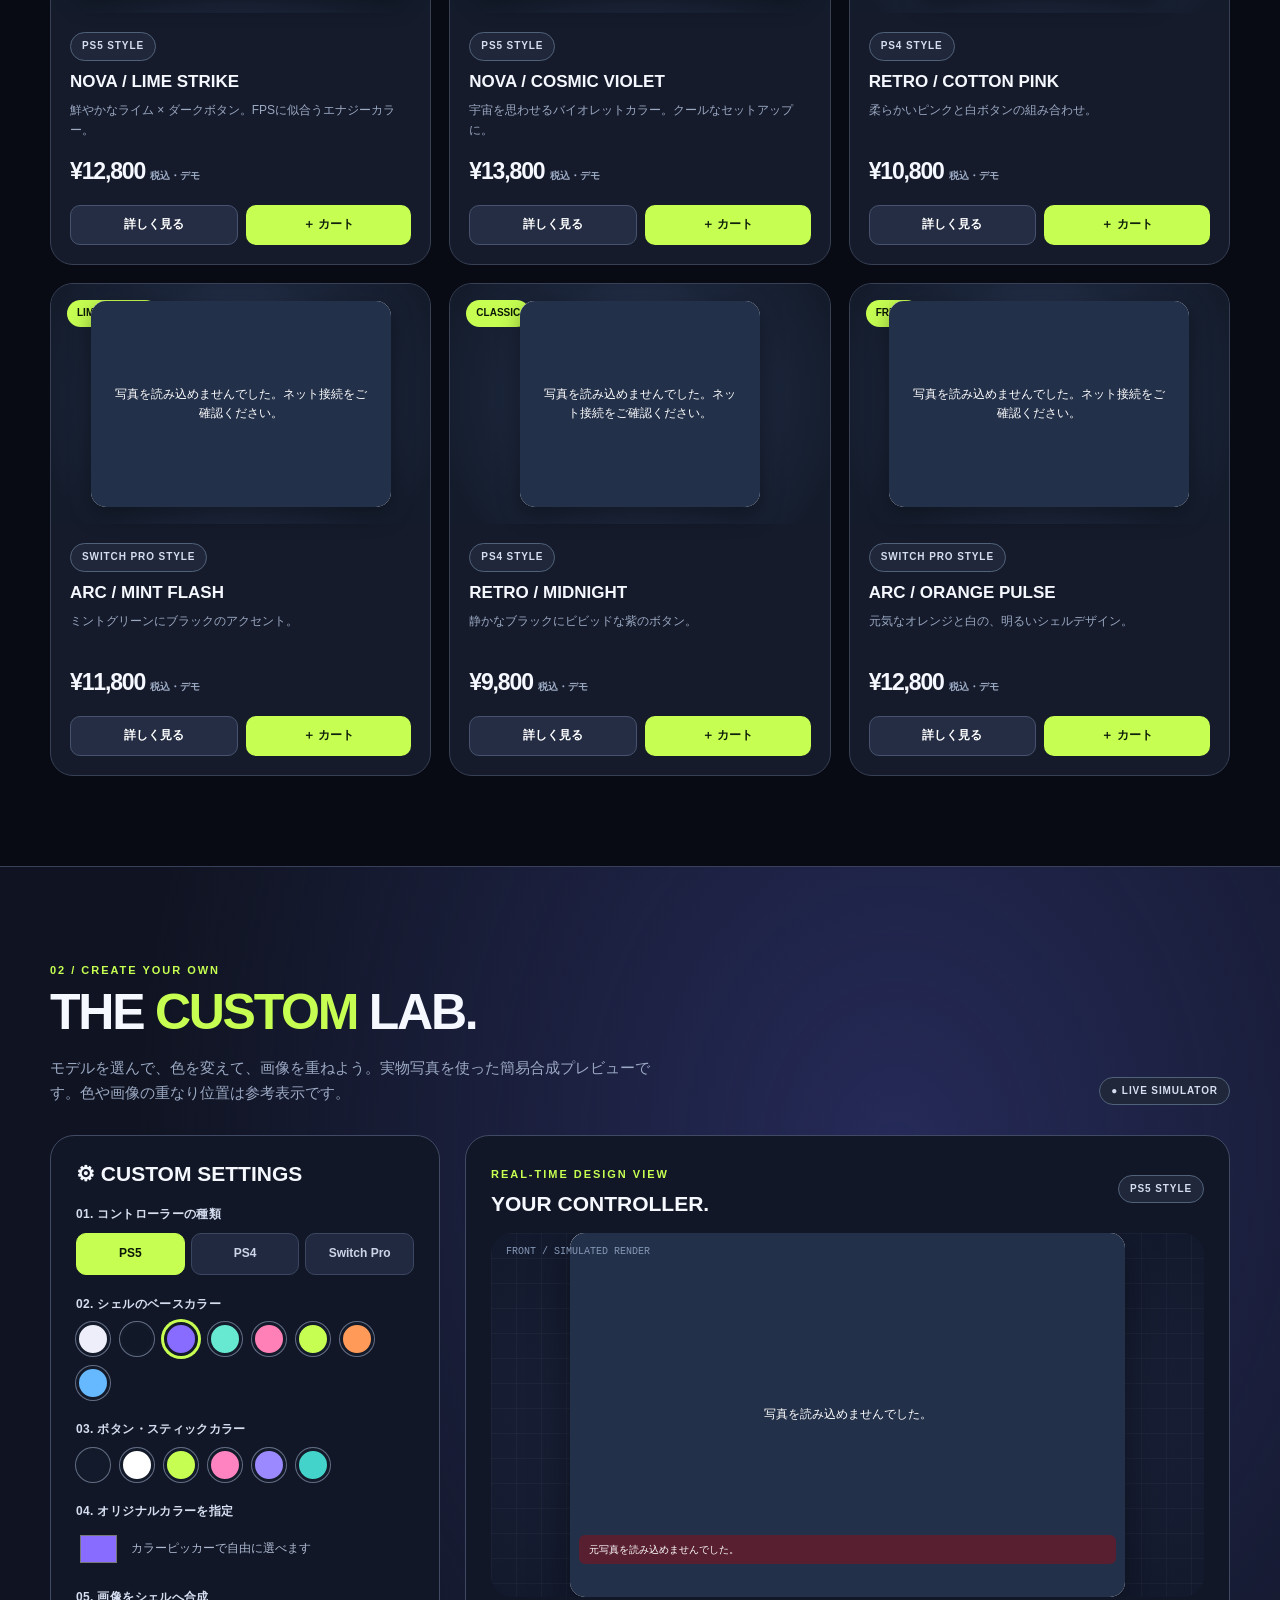
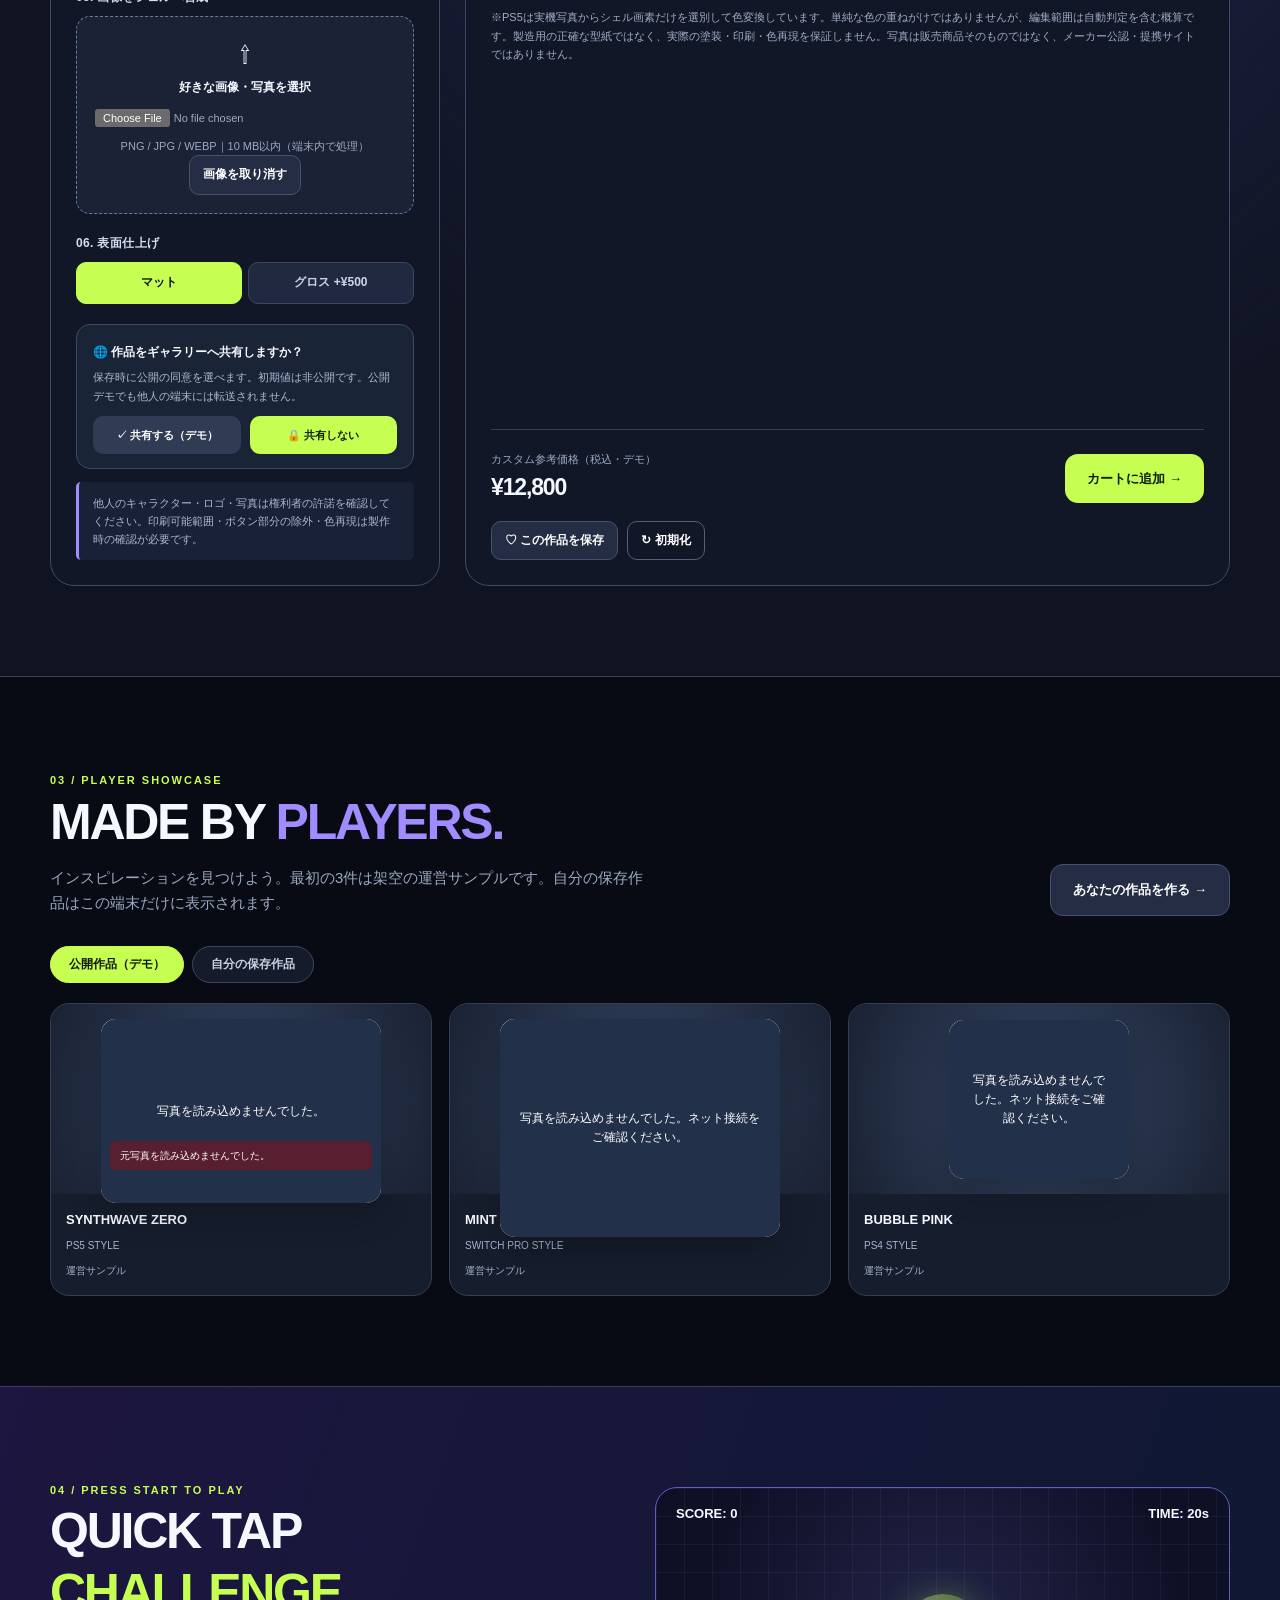
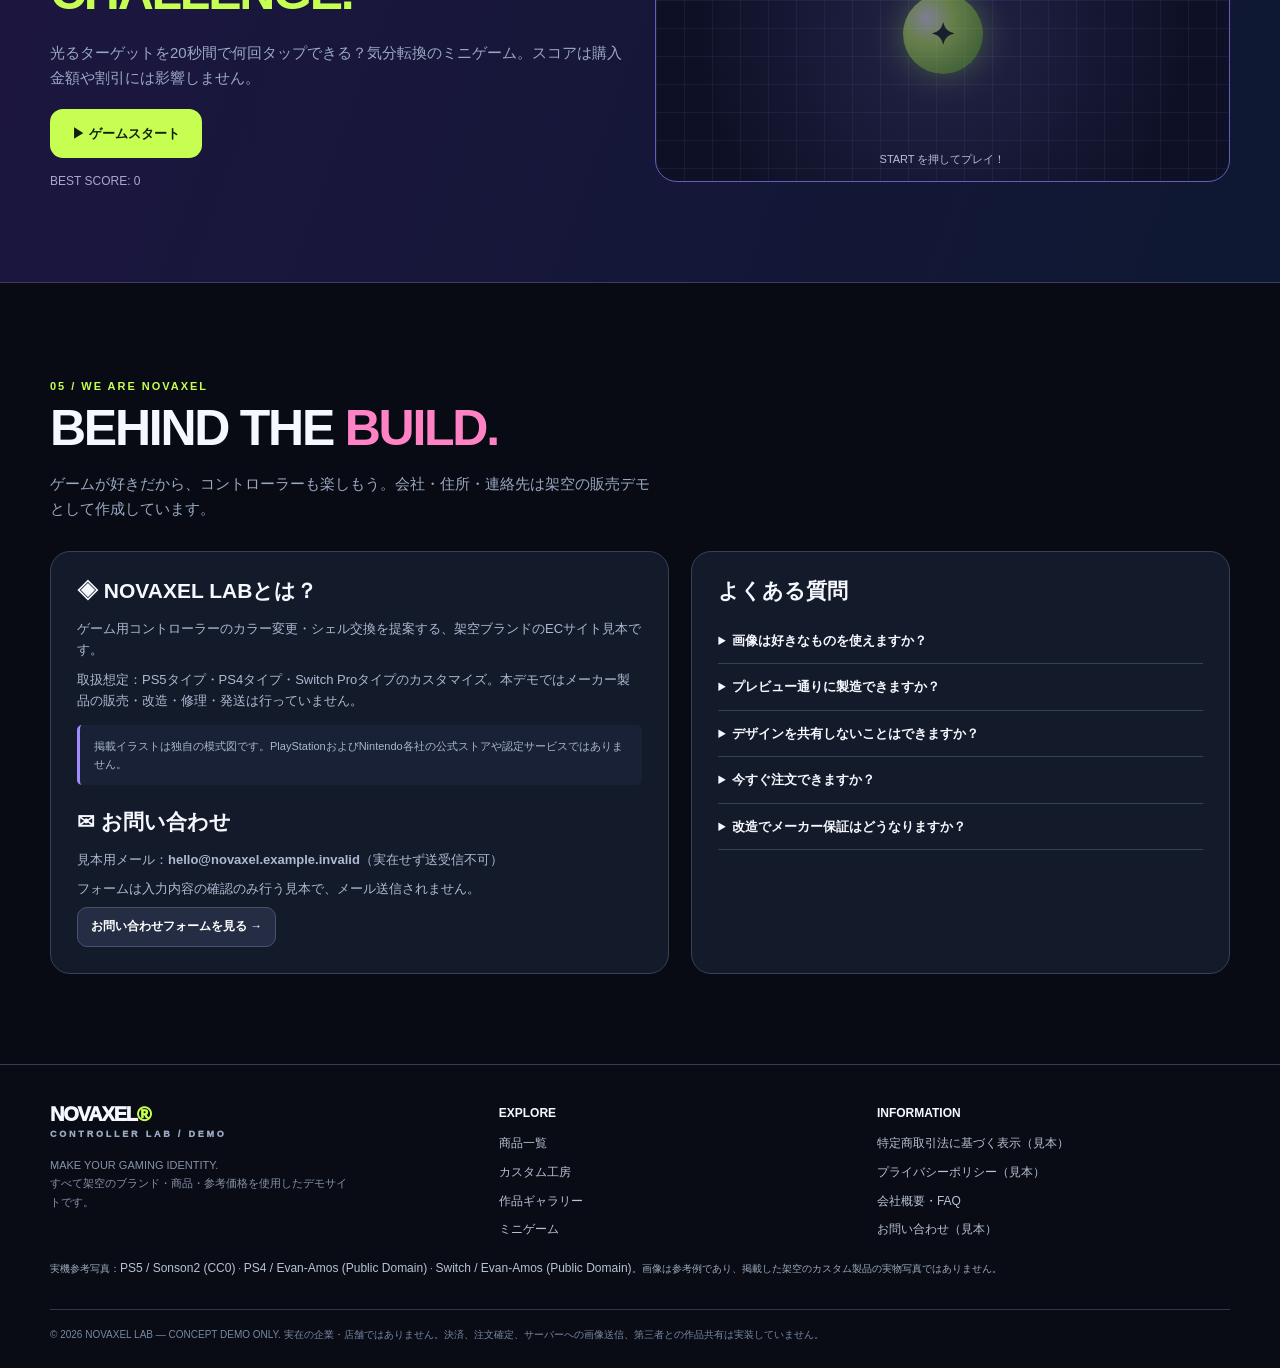
==== commit a688abd7: "Implement actual PS5 shell pixel recoloring using canvas image data, not overlay tint" ====
--- a/controller-lab/index.html
+++ b/controller-lab/index.html
@@ -64,6 +64,14 @@
 .photo-pad-ps5-refined .pad-print{display:none}
 .photo-pad-ps5-refined .pad-color-key{z-index:5}
 
+
+/* Pixel-edited PS5 photo: no transparent color surfaces or CSS tint overlays. */
+.photo-pad-ps5-pixels canvas.ps5-pixel-canvas{position:absolute;inset:0;display:block;width:100%;height:100%;z-index:2;opacity:0;pointer-events:none;transition:opacity .18s}
+.photo-pad-ps5-pixels .pad-color-key{z-index:5}
+.photo-pad-ps5-pixels .ps5-pixel-error{display:none;position:absolute;z-index:9;left:9px;right:9px;bottom:33px;padding:7px 10px;background:#581f31;color:#fff;border-radius:6px;font-size:10px;line-height:1.5}
+.photo-pad-ps5-pixels.ps5-pixel-unavailable .ps5-pixel-error{display:block}
+.photo-pad-ps5-pixels .pad-shell,.photo-pad-ps5-pixels .pad-shell-base,.photo-pad-ps5-pixels .pad-shell-shade,.photo-pad-ps5-pixels .pad-face-buttons{display:none!important}
+
 </style>
 </head>
 <body>
@@ -73,7 +81,7 @@
 <section class="hero"><div class="wrap heroInner"><div><div class="eyebrow">UNLEASH YOUR COLOR / 01</div><h1>PLAY.<br><em>YOUR</em><br>STYLE.</h1><p>勝つための相棒に、好きな色を。PS5・PS4・Switch系のコントローラーを自分仕様に。カラーも、画像も、組み合わせは自由自在。</p><div class="heroBtns"><a class="btn btn-primary" href="#custom">⚡ 今すぐカスタムする <span>↗</span></a><a class="btn btn-secondary" href="#shop">商品を探す →</a></div><div style="margin-top:24px;color:#7f91aa;font-size:11px">LIVE PREVIEW  /  MOBILE READY  /  NO PAYMENT DEMO</div></div><div class="heroArt"><div id="heroSvg" aria-label="PS5用コントローラーの実機参考写真"></div><div class="orbitTag one"><b>⚡</b> MAKE IT YOURS<br><small style="color:#91a5cb">CHOOSE • CREATE • PLAY</small></div><div class="orbitTag two"><b>03</b> PLATFORMS / UNLIMITED IDEAS</div></div></div><div class="marquee">PS5 STYLE <b>✦</b> PS4 STYLE <b>✦</b> SWITCH PRO STYLE <b>✦</b> YOUR DESIGN. YOUR RULES.</div></section>
 <section class="section"><div class="wrap"><div class="features"><div class="feature"><strong>01 /</strong><h3>MAKE IT UNIQUE</h3><p>写真や画像を読み込み、好きな色や配置と組み合わせてリアルタイム表示。</p></div><div class="feature"><strong>02 /</strong><h3>PREVIEW BEFORE CART</h3><p>仕上がりのイメージを先に確認。カスタム内容と参考価格もまとめて表示。</p></div><div class="feature"><strong>03 /</strong><h3>YOUR OWN GALLERY</h3><p>作品を保存。公開に同意したデザインだけギャラリーに表示（デモ端末内）。</p></div></div></div></section>
 <section class="section" id="shop" style="padding-top:25px"><div class="wrap"><div class="sectionHead"><div><span class="eyebrow">01 / SHOP THE COLLECTION</span><h2>FIND YOUR NEXT <span style="color:var(--lime)">WEAPON.</span></h2><p class="sub">オリジナルモデルを見つけよう。価格・商品名・仕様はすべて見本です。</p></div><a class="btn btn-secondary" href="#custom">カスタマイズへ →</a></div><div class="filters" id="filters"><button class="chip active" data-filter="all">すべて</button><button class="chip" data-filter="ps5">PS5</button><button class="chip" data-filter="ps4">PS4</button><button class="chip" data-filter="switch">Switch Pro</button></div><div class="products" id="products"></div></div></section>
-<section class="section builderSection" id="custom"><div class="wrap"><div class="sectionHead"><div><span class="eyebrow">02 / CREATE YOUR OWN</span><h2>THE <span style="color:var(--lime)">CUSTOM</span> LAB.</h2><p class="sub">モデルを選んで、色を変えて、画像を重ねよう。実物写真を使った簡易合成プレビューです。色や画像の重なり位置は参考表示です。</p></div><span class="pill">● LIVE SIMULATOR</span></div><div class="builder"><div class="builderControls"><h3>⚙ CUSTOM SETTINGS</h3><div class="formline"><span class="label">01. コントローラーの種類</span><div class="seg" id="platformSeg"><button class="active" data-platform="ps5">PS5</button><button data-platform="ps4">PS4</button><button data-platform="switch">Switch Pro</button></div></div><div class="formline"><span class="label">02. シェルのベースカラー</span><div class="swatches" id="shellSwatches"></div></div><div class="formline"><span class="label">03. ボタン・スティックカラー</span><div class="swatches" id="buttonSwatches"></div></div><div class="formline"><span class="label">04. オリジナルカラーを指定</span><div class="colorrow"><input id="customColor" type="color" value="#886bff" aria-label="シェルの色を自由に指定"><span>カラーピッカーで自由に選べます</span></div></div><div class="formline"><span class="label">05. 画像をシェルへ合成</span><div class="dropzone"><div style="font-size:24px">⇧</div><strong style="font-size:12px">好きな画像・写真を選択</strong><input id="imageInput" type="file" accept="image/png,image/jpeg,image/webp" aria-label="カスタムシェル用画像を選ぶ"><p>PNG / JPG / WEBP｜10 MB以内（端末内で処理）</p><button class="btn btn-secondary btn-sm" id="clearImage" type="button">画像を取り消す</button></div><div id="imageTools" class="hidden"><div class="rangeLine"><label for="scaleInput">拡大率</label><input id="scaleInput" type="range" min="70" max="220" value="115"><output id="scaleOut">115%</output></div><div class="rangeLine"><label for="xInput">左右位置</label><input id="xInput" type="range" min="-200" max="200" value="0"><output id="xOut">0</output></div><div class="rangeLine"><label for="yInput">上下位置</label><input id="yInput" type="range" min="-130" max="130" value="0"><output id="yOut">0</output></div></div></div><div class="formline"><span class="label">06. 表面仕上げ</span><div class="seg" id="finishSeg"><button data-finish="matte" class="active">マット</button><button data-finish="gloss">グロス +¥500</button></div></div><div class="sharing"><strong>🌐 作品をギャラリーへ共有しますか？</strong><p>保存時に公開の同意を選べます。初期値は非公開です。公開デモでも他人の端末には転送されません。</p><div class="shareBtns" id="shareSeg"><button data-share="public">✓ 共有する（デモ）</button><button data-share="private" class="selected">🔒 共有しない</button></div></div><div class="note">他人のキャラクター・ロゴ・写真は権利者の許諾を確認してください。印刷可能範囲・ボタン部分の除外・色再現は製作時の確認が必要です。</div></div><div class="previewBox"><div><div class="previewTop"><div><span class="eyebrow">REAL-TIME DESIGN VIEW</span><h3 style="margin-top:5px">YOUR CONTROLLER.</h3></div><span class="pill" id="platformLabel">PS5 STYLE</span></div><div class="previewCanvas"><div class="corner">FRONT / SIMULATED RENDER</div><div id="mainPreview" style="width:100%;display:grid;place-items:center"></div></div><p class="previewFoot">※PS5はDualSense Edge参考写真のシェル領域を個別に色変更しています。実寸の型紙や製造用データではありません。写真とシェル境界の一致・印刷範囲・色再現は保証しません。写真は販売商品そのものではなく、メーカー公認・提携サイトではありません。</p></div><div><div class="priceBox"><div><div class="muted" style="font-size:11px">カスタム参考価格（税込・デモ）</div><div class="price" id="buildPrice">¥12,800</div></div><button id="builderCart" class="btn btn-primary">カートに追加 →</button></div><div style="display:flex;gap:9px;flex-wrap:wrap;margin-top:14px"><button class="btn btn-secondary btn-sm" onclick="saveDesign()">♡ この作品を保存</button><button class="btn btn-ghost btn-sm" onclick="resetDesign()">↻ 初期化</button></div></div></div></div></div></section>
+<section class="section builderSection" id="custom"><div class="wrap"><div class="sectionHead"><div><span class="eyebrow">02 / CREATE YOUR OWN</span><h2>THE <span style="color:var(--lime)">CUSTOM</span> LAB.</h2><p class="sub">モデルを選んで、色を変えて、画像を重ねよう。実物写真を使った簡易合成プレビューです。色や画像の重なり位置は参考表示です。</p></div><span class="pill">● LIVE SIMULATOR</span></div><div class="builder"><div class="builderControls"><h3>⚙ CUSTOM SETTINGS</h3><div class="formline"><span class="label">01. コントローラーの種類</span><div class="seg" id="platformSeg"><button class="active" data-platform="ps5">PS5</button><button data-platform="ps4">PS4</button><button data-platform="switch">Switch Pro</button></div></div><div class="formline"><span class="label">02. シェルのベースカラー</span><div class="swatches" id="shellSwatches"></div></div><div class="formline"><span class="label">03. ボタン・スティックカラー</span><div class="swatches" id="buttonSwatches"></div></div><div class="formline"><span class="label">04. オリジナルカラーを指定</span><div class="colorrow"><input id="customColor" type="color" value="#886bff" aria-label="シェルの色を自由に指定"><span>カラーピッカーで自由に選べます</span></div></div><div class="formline"><span class="label">05. 画像をシェルへ合成</span><div class="dropzone"><div style="font-size:24px">⇧</div><strong style="font-size:12px">好きな画像・写真を選択</strong><input id="imageInput" type="file" accept="image/png,image/jpeg,image/webp" aria-label="カスタムシェル用画像を選ぶ"><p>PNG / JPG / WEBP｜10 MB以内（端末内で処理）</p><button class="btn btn-secondary btn-sm" id="clearImage" type="button">画像を取り消す</button></div><div id="imageTools" class="hidden"><div class="rangeLine"><label for="scaleInput">拡大率</label><input id="scaleInput" type="range" min="70" max="220" value="115"><output id="scaleOut">115%</output></div><div class="rangeLine"><label for="xInput">左右位置</label><input id="xInput" type="range" min="-200" max="200" value="0"><output id="xOut">0</output></div><div class="rangeLine"><label for="yInput">上下位置</label><input id="yInput" type="range" min="-130" max="130" value="0"><output id="yOut">0</output></div></div></div><div class="formline"><span class="label">06. 表面仕上げ</span><div class="seg" id="finishSeg"><button data-finish="matte" class="active">マット</button><button data-finish="gloss">グロス +¥500</button></div></div><div class="sharing"><strong>🌐 作品をギャラリーへ共有しますか？</strong><p>保存時に公開の同意を選べます。初期値は非公開です。公開デモでも他人の端末には転送されません。</p><div class="shareBtns" id="shareSeg"><button data-share="public">✓ 共有する（デモ）</button><button data-share="private" class="selected">🔒 共有しない</button></div></div><div class="note">他人のキャラクター・ロゴ・写真は権利者の許諾を確認してください。印刷可能範囲・ボタン部分の除外・色再現は製作時の確認が必要です。</div></div><div class="previewBox"><div><div class="previewTop"><div><span class="eyebrow">REAL-TIME DESIGN VIEW</span><h3 style="margin-top:5px">YOUR CONTROLLER.</h3></div><span class="pill" id="platformLabel">PS5 STYLE</span></div><div class="previewCanvas"><div class="corner">FRONT / SIMULATED RENDER</div><div id="mainPreview" style="width:100%;display:grid;place-items:center"></div></div><p class="previewFoot">※PS5は実機写真からシェル画素だけを選別して色変換しています。単純な色の重ねがけではありませんが、編集範囲は自動判定を含む概算です。製造用の正確な型紙ではなく、実際の塗装・印刷・色再現を保証しません。写真は販売商品そのものではなく、メーカー公認・提携サイトではありません。</p></div><div><div class="priceBox"><div><div class="muted" style="font-size:11px">カスタム参考価格（税込・デモ）</div><div class="price" id="buildPrice">¥12,800</div></div><button id="builderCart" class="btn btn-primary">カートに追加 →</button></div><div style="display:flex;gap:9px;flex-wrap:wrap;margin-top:14px"><button class="btn btn-secondary btn-sm" onclick="saveDesign()">♡ この作品を保存</button><button class="btn btn-ghost btn-sm" onclick="resetDesign()">↻ 初期化</button></div></div></div></div></div></section>
 <section class="section" id="gallery"><div class="wrap"><div class="sectionHead"><div><span class="eyebrow">03 / PLAYER SHOWCASE</span><h2>MADE BY <span style="color:var(--purple)">PLAYERS.</span></h2><p class="sub">インスピレーションを見つけよう。最初の3件は架空の運営サンプルです。自分の保存作品はこの端末だけに表示されます。</p></div><a href="#custom" class="btn btn-secondary">あなたの作品を作る →</a></div><div class="filters" id="galleryFilters"><button class="chip active" data-gallery="public">公開作品（デモ）</button><button class="chip" data-gallery="own">自分の保存作品</button></div><div class="gallery" id="galleryGrid"></div></div></section>
 <section class="section gameSection" id="game"><div class="wrap gameGrid"><div><span class="eyebrow">04 / PRESS START TO PLAY</span><h2>QUICK TAP<br><span style="color:var(--lime)">CHALLENGE.</span></h2><p class="sub" style="margin:18px 0">光るターゲットを20秒間で何回タップできる？気分転換のミニゲーム。スコアは購入金額や割引には影響しません。</p><button class="btn btn-primary" onclick="startGame()" id="startGame">▶ ゲームスタート</button><div style="font-size:12px;color:#aaa7d0;margin-top:14px" id="bestScore">BEST SCORE: 0</div></div><div class="gameBoard" id="gameBoard"><div class="gameScore">SCORE: <span id="score">0</span></div><div class="gameClock">TIME: <span id="seconds">20</span>s</div><button class="target" id="target" disabled onclick="tapTarget()" aria-label="光るターゲットをタップ">✦</button><div class="gameMsg" id="gameMsg">START を押してプレイ！</div></div></div></section>
 <section class="section" id="about"><div class="wrap"><div class="sectionHead"><div><span class="eyebrow">05 / WE ARE NOVAXEL</span><h2>BEHIND THE <span style="color:var(--pink)">BUILD.</span></h2><p class="sub">ゲームが好きだから、コントローラーも楽しもう。会社・住所・連絡先は架空の販売デモとして作成しています。</p></div></div><div class="aboutGrid"><div class="infoCard"><h3>◈ NOVAXEL LABとは？</h3><p>ゲーム用コントローラーのカラー変更・シェル交換を提案する、架空ブランドのECサイト見本です。</p><p>取扱想定：PS5タイプ・PS4タイプ・Switch Proタイプのカスタマイズ。本デモではメーカー製品の販売・改造・修理・発送は行っていません。</p><div class="note">掲載イラストは独自の模式図です。PlayStationおよびNintendo各社の公式ストアや認定サービスではありません。</div><h3 style="margin-top:24px">✉ お問い合わせ</h3><p>見本用メール：<strong>hello@novaxel.example.invalid</strong>（実在せず送受信不可）</p><p>フォームは入力内容の確認のみ行う見本で、メール送信されません。</p><button class="btn btn-secondary btn-sm" onclick="openContact()">お問い合わせフォームを見る →</button></div><div class="infoCard"><h3>よくある質問</h3><div class="faqItem"><details><summary>画像は好きなものを使えますか？</summary><p>自分で権利を保有する画像、または権利者から利用許諾を得た画像を想定しています。第三者のゲームキャラやロゴの無断販売・公開には注意が必要です。</p></details></div><div class="faqItem"><details><summary>プレビュー通りに製造できますか？</summary><p>現段階では概念図です。実物に製造する際には、対応コントローラーの型式ごとに実測して印刷範囲と位置合わせが必要です。</p></details></div><div class="faqItem"><details><summary>デザインを共有しないことはできますか？</summary><p>はい。初期設定は非公開。公開を選んだものだけ、このブラウザのデモギャラリーへ表示されます。サーバー上への投稿は行いません。</p></details></div><div class="faqItem"><details><summary>今すぐ注文できますか？</summary><p>いいえ。カート・購入確認・履歴は操作を試すための見本で、決済や注文の送信は行いません。</p></details></div><div class="faqItem"><details><summary>改造でメーカー保証はどうなりますか？</summary><p>分解・改造を行った製品は、メーカーによって修理・保証の対象外となる場合があります。実販売前に各社の最新規定をご確認ください。</p></details></div></div></div></div></section>
@@ -101,6 +109,117 @@
 function escapeHtml(s){return String(s).replace(/[&<>"']/g,function(c){return {"&":"&amp;","<":"&lt;",">":"&gt;","\"":"&quot;","'":"&#39;"}[c]})}
 function simpleColor(s){return /^#[0-9a-fA-F]{6}$/.test(s)?s:"#886bff"}
 function titlePlatform(p){return p==="ps5"?"PS5 STYLE":p==="ps4"?"PS4 STYLE":"SWITCH PRO STYLE"}
+
+/* Photo-level material-color edit: modify pixels themselves rather than overlay a translucent color. */
+var ps5PhotoPixels=null,ps5PixelBusy=false,ps5PixelFailed=false,ps5PixelScheduled=false;
+var ps5RecolorCache=new Map();
+var ps5SourceUrl="https://upload.wikimedia.org/wikipedia/commons/a/ac/DualSense_Edge_Controller.jpg";
+var ps5Grip="M129 122 C175 96 239 86 295 99 L340 114 Q338 151 316 188 Q294 213 300 265 Q297 290 281 335 Q257 385 237 448 Q203 557 159 603 Q128 637 92 610 Q43 585 35 516 Q26 455 43 358 L57 270 Q69 174 129 122 Z";
+function schedulePS5PixelPaint(){
+ if(ps5PixelScheduled)return;
+ ps5PixelScheduled=true;
+ setTimeout(function(){ps5PixelScheduled=false;paintAllPS5PixelCanvases()},0);
+}
+function ps5MaskBuild(w,h,source){
+ var a=document.createElement("canvas");a.width=w;a.height=h;
+ var g=a.getContext("2d",{willReadFrequently:true});g.fillStyle="#fff";
+ var path=new Path2D(ps5Grip);
+ g.save();g.filter="blur(2px)";g.fill(path);g.translate(w,0);g.scale(-1,1);g.fill(path);g.restore();
+ // Hard exclusions: center touchpad, directional cluster, face buttons and both sticks.
+ g.globalCompositeOperation="destination-out";g.filter="none";
+ g.fillRect(315,90,422,165);
+ [[237,260,69,77],[816,260,69,77],[357,373,78,74],[696,373,78,74]].forEach(function(q){
+  g.beginPath();g.ellipse(q[0],q[1],q[2],q[3],0,0,Math.PI*2);g.fill();
+ });
+ var mask=g.getImageData(0,0,w,h).data;
+ var alpha=new Uint8Array(w*h);
+ for(var k=0;k<alpha.length;k++){
+  var off=k*4;
+  var red=source[off],green=source[off+1],blue=source[off+2];
+  var brightness=.2126*red+.7152*green+.0722*blue;
+  var neutral=Math.max(red,green,blue)-Math.min(red,green,blue);
+  // The pale shell is recolored; dark controls and photographic background stay intact.
+  var pale=Math.max(0,Math.min(1,(brightness-88)/65));
+  var achromatic=Math.max(0,Math.min(1,(72-neutral)/55));
+  alpha[k]=Math.round(mask[off+3]*pale*achromatic);
+ }
+ return alpha;
+}
+function ensurePS5PhotoPixels(){
+ if(ps5PhotoPixels||ps5PixelBusy||ps5PixelFailed)return;
+ ps5PixelBusy=true;
+ var image=new Image();
+ image.crossOrigin="anonymous";
+ image.onload=function(){
+  try{
+   var w=1053,h=692,c=document.createElement("canvas");c.width=w;c.height=h;
+   var ctx=c.getContext("2d",{willReadFrequently:true});
+   ctx.drawImage(image,0,0,w,h);
+   var pixels=ctx.getImageData(0,0,w,h);
+   ps5PhotoPixels={w:w,h:h,source:pixels.data,alpha:ps5MaskBuild(w,h,pixels.data)};
+   ps5PixelBusy=false;paintAllPS5PixelCanvases();
+  }catch(err){
+   ps5PixelBusy=false;ps5PixelFailed=true;showPS5PixelError("画像の画素を取得できず、色変更できません。"); 
+  }
+ };
+ image.onerror=function(){ps5PixelBusy=false;ps5PixelFailed=true;showPS5PixelError("元写真を読み込めませんでした。")};
+ image.src=ps5SourceUrl;
+}
+function showPS5PixelError(message){
+ document.querySelectorAll(".photo-pad-ps5-pixels").forEach(function(el){
+  el.classList.add("ps5-pixel-unavailable");
+  var label=el.querySelector(".ps5-pixel-error");if(label)label.textContent=message;
+ });
+}
+function ps5ColorPixels(shell,finish){
+ var key=shell+"_"+finish;
+ if(ps5RecolorCache.has(key))return ps5RecolorCache.get(key);
+ var src=ps5PhotoPixels.source,alpha=ps5PhotoPixels.alpha;
+ var out=new Uint8ClampedArray(src);
+ var R=parseInt(shell.slice(1,3),16),G=parseInt(shell.slice(3,5),16),B=parseInt(shell.slice(5,7),16);
+ var shine=finish==="gloss"?1.09:1;
+ for(var k=0;k<alpha.length;k++){
+  var mix=alpha[k]/255;
+  if(mix<.005)continue;
+  var j=k*4,gray=.2126*src[j]+.7152*src[j+1]+.0722*src[j+2];
+  var shadow=Math.max(.19,Math.min(1.25,gray/229))*shine;
+  var spec=Math.max(0,(gray-209)/46)*17;
+  var rr=Math.min(255,R*shadow+spec),gg=Math.min(255,G*shadow+spec),bb=Math.min(255,B*shadow+spec);
+  out[j]=src[j]*(1-mix)+rr*mix;
+  out[j+1]=src[j+1]*(1-mix)+gg*mix;
+  out[j+2]=src[j+2]*(1-mix)+bb*mix;
+ }
+ if(ps5RecolorCache.size>9)ps5RecolorCache.delete(ps5RecolorCache.keys().next().value);
+ ps5RecolorCache.set(key,out);return out;
+}
+function paintOnePS5Canvas(canvas){
+ if(!ps5PhotoPixels||!canvas.isConnected)return;
+ var w=ps5PhotoPixels.w,h=ps5PhotoPixels.h,ctx=canvas.getContext("2d");
+ var color=simpleColor(canvas.dataset.shell||"#ffffff");
+ var finish=canvas.dataset.finish==="gloss"?"gloss":"matte";
+ var px=ps5ColorPixels(color,finish);
+ var data=ctx.createImageData(w,h);data.data.set(px);ctx.putImageData(data,0,0);
+ canvas.style.opacity="1";
+ var art=canvas.dataset.art;
+ if(!art||!/^data:image\/jpeg;base64,[A-Za-z0-9+/=]+$/.test(art))return;
+ var decal=new Image();
+ decal.onload=function(){
+  if(!canvas.isConnected)return;
+  var path=new Path2D(ps5Grip),sc=Math.min(2.5,Math.max(.7,(Number(canvas.dataset.scale)||115)/115));
+  var offX=Number(canvas.dataset.x)||0,offY=Number(canvas.dataset.y)||0;
+  // Prints only on the recolored shell areas, not across the central controls.
+  ctx.save();ctx.clip(path);ctx.globalAlpha=.85;
+  ctx.drawImage(decal,100+offX,135+offY,210*sc,380*sc);ctx.restore();
+  ctx.save();ctx.translate(w,0);ctx.scale(-1,1);ctx.clip(path);ctx.globalAlpha=.85;
+  ctx.drawImage(decal,100-offX,135+offY,210*sc,380*sc);ctx.restore();
+ };
+ decal.src=art;
+}
+function paintAllPS5PixelCanvases(){
+ if(!ps5PhotoPixels){ensurePS5PhotoPixels();return}
+ document.querySelectorAll("canvas.ps5-pixel-canvas").forEach(paintOnePS5Canvas);
+}
+
 function controllerSvg(p,sc,bc,art,scale,x,y,finish){
 p=["ps5","ps4","switch"].includes(p)?p:"ps5";
 sc=simpleColor(sc);bc=simpleColor(bc);
@@ -112,29 +231,14 @@
 var title=titlePlatform(p);
 var uploaded=typeof art==="string"&&/^data:image\/jpeg;base64,[A-Za-z0-9+/=]+$/.test(art)&&art.length<800000?art:null;
 if(p==="ps5"){
- var maskId="ps5m"+Math.random().toString(36).slice(2,10);
- // Calibrated to the 1053 x 692 reference photograph. Preserve D-pad, sticks and touchpad.
- var leftPath="M129 122 C175 96 239 86 295 99 L340 114 Q338 151 316 188 Q294 213 300 265 Q297 290 281 335 Q257 385 237 448 Q203 557 159 603 Q128 637 92 610 Q43 585 35 516 Q26 455 43 358 L57 270 Q69 174 129 122 Z";
- var cover='<path d="'+leftPath+'" fill="white"/><path d="'+leftPath+'" transform="translate(1053 0) scale(-1 1)" fill="white"/>';
- var holes='<ellipse cx="238" cy="259" rx="66" ry="73" fill="black"/><ellipse cx="815" cy="259" rx="66" ry="73" fill="black"/>'
- +'<ellipse cx="357" cy="373" rx="80" ry="76" fill="black"/><ellipse cx="696" cy="373" rx="80" ry="76" fill="black"/>'
- +'<path d="M316 92 H737 V255 H316 Z" fill="black"/>';
- var picture='<svg class="ps5-precision-shell" viewBox="0 0 1053 692" preserveAspectRatio="none" xmlns="http://www.w3.org/2000/svg" aria-hidden="true">'
- +'<defs><mask id="'+maskId+'" maskUnits="userSpaceOnUse" x="0" y="0" width="1053" height="692">'
- +'<rect width="1053" height="692" fill="black"/>'+cover+holes+'</mask></defs>'
- +'<g mask="url(#'+maskId+')">'
- +'<rect width="1053" height="692" fill="'+sc+'"/>'
- +'<image class="ps5-photo-shading" href="'+photos.ps5+'" x="0" y="0" width="1053" height="692" preserveAspectRatio="none"/>'
- +(uploaded?'<image href="'+uploaded+'" x="'+(526-450*(Number(scale)||115)/100+Number(x||0))+'" y="'+(342-295*(Number(scale)||115)/100+Number(y||0))+'" width="'+(900*(Number(scale)||115)/100)+'" height="'+(590*(Number(scale)||115)/100)+'" preserveAspectRatio="xMidYMid slice" opacity=".85"/>':'')
- +'</g></svg>';
- return '<div class="photo-pad photo-pad-ps5 photo-pad-ps5-refined'+(finish==="gloss"?' photo-gloss':'')+'" style="--shell:'+sc+';--buttons:'+bc+'" role="img" aria-label="PS5 DualSense Edge 参考写真の専用シェル色変更プレビュー">'
- +'<img loading="lazy" decoding="async" src="'+photos.ps5+'" alt="PS5 DualSense Edge 参考写真" onerror="this.closest(\'.photo-pad\').classList.add(\'photo-unavailable\')">'
- +picture
- +'<span class="pad-face-buttons"><i></i><i></i><i></i><i></i></span>'
- +'<span class="pad-color-key"><i style="background:'+sc+'"></i><i style="background:'+bc+'"></i><span>PS5 SHELL SIM</span></span>'
- +'<span class="photo-error">元写真を読み込めませんでした。ネット接続をご確認ください。</span></div>';
-}
-
+ schedulePS5PixelPaint();
+ return '<div class="photo-pad photo-pad-ps5 photo-pad-ps5-pixels'+(finish==="gloss"?' photo-gloss':'')+'" role="img" aria-label="PS5実機参考写真のシェル画素を直接変更したプレビュー">'
+ +'<img loading="lazy" decoding="async" src="'+photos.ps5+'" alt="PS5 DualSense Edge 元の写真" onerror="this.closest(\'.photo-pad\').classList.add(\'photo-unavailable\')">'
+ +'<canvas class="ps5-pixel-canvas" width="1053" height="692" data-shell="'+sc+'" data-finish="'+(finish==="gloss"?'gloss':'matte')+'" data-art="'+(uploaded||'')+'" data-scale="'+Math.max(70,Math.min(250,Number(scale)||115))+'" data-x="'+Math.max(-130,Math.min(130,Number(x)||0))+'" data-y="'+Math.max(-130,Math.min(130,Number(y)||0))+'" aria-label="シェルの画素を変換した写真"></canvas>'
+ +'<span class="pad-color-key"><i style="background:'+sc+'"></i><span>SHELL COLOR / PIXEL EDIT</span></span>'
+ +'<span class="ps5-pixel-error" aria-live="polite"></span>'
+ +'<span class="photo-error">写真を読み込めませんでした。</span></div>';
+}
 var layer=uploaded?'<span class="pad-print" style="background-image:url('+uploaded+');background-size:'+Math.max(70,Math.min(450,Number(scale)*1.4||115))+'% auto;background-position:calc(50% + '+Math.max(-130,Math.min(130,Number(x)||0))+'px) calc(50% + '+Math.max(-130,Math.min(130,Number(y)||0))+'px)"></span>':'';
 return '<div class="photo-pad photo-pad-'+p+(finish==="gloss"?' photo-gloss':'')+'" style="--shell:'+sc+';--buttons:'+bc+'" role="img" aria-label="'+title+'の実機参考写真を使った簡易カスタムプレビュー">'
 +'<img loading="lazy" decoding="async" src="'+photos[p]+'" alt="'+title+'の実機参考写真" onerror="this.closest(\'.photo-pad\').classList.add(\'photo-unavailable\')">'
